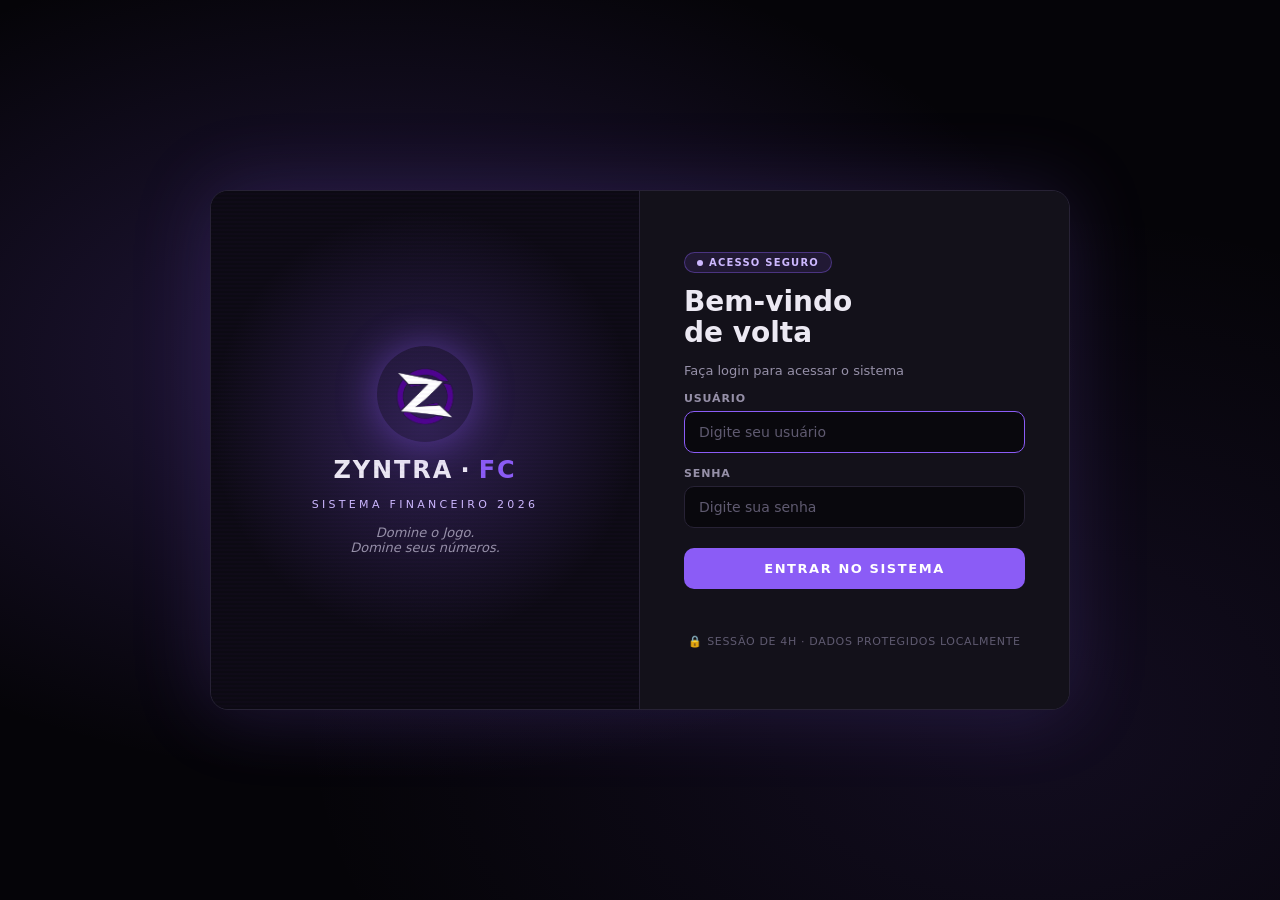
==== index.html @ 2aec4fbc "Usuários: colab não volta mais e senha aparece na própria linha Mesma correção do Gestão: migração d" ====
﻿<!DOCTYPE html>
<!-- saved from url=(0125)file:///C:/Users/felip/OneDrive/%C3%81rea%20de%20Trabalho/Zyntra%20Global/Zyntra%20%E2%80%94%20Fluxo%20de%20Caixa%202026.html -->
<html lang="pt-BR"><head><meta http-equiv="Content-Type" content="text/html; charset=UTF-8">

<meta name="viewport" content="width=device-width,initial-scale=1.0">
<title>Zyntra — Fluxo de Caixa 2026</title>
<link href="./_files/css2" rel="stylesheet"><link rel="stylesheet" href="mobile.css"><link rel="manifest" href="manifest.json"><meta name="apple-mobile-web-app-capable" content="yes"><meta name="apple-mobile-web-app-status-bar-style" content="black-translucent"><meta name="apple-mobile-web-app-title" content="Zyntra FC"><link rel="apple-touch-icon" href="icon-192.png">
<style>
*{box-sizing:border-box;margin:0;padding:0}
:root{
  --f-body:"Segoe UI Variable Text","Segoe UI",system-ui,-apple-system,BlinkMacSystemFont,sans-serif;
  --f-disp:"Segoe UI Variable Display","Segoe UI",system-ui,-apple-system,BlinkMacSystemFont,sans-serif;
  --f-num:"Cascadia Mono",ui-monospace,"SF Mono",Consolas,monospace;
  --bg:#09080d;--w:#13111a;--w2:#1a1724;--w3:#221e2e;--s3:#1a1724;
  --bdr:#272235;--bdr2:#3a3350;
  --t:#ece9f3;--t2:#9690a8;--t3:#5f5a70;
  --gold:#8b5cf6;--ouro:#c9a84c;--ourob:#d4b560;--gd:#7c4dea;--gdb:#cdb8ff;--gl:rgba(139,92,246,.11);--glb:rgba(139,92,246,.3);
  --grn:#34d399;--gnbg:rgba(52,211,153,.08);
  --red:#f87171;--rdbg:rgba(248,113,113,.08);
  --amb:#fbbf24;--ambg:rgba(251,191,36,.08);
  --blu:#60a5fa;--blubg:rgba(96,165,250,.08);
  --pur:#a78bfa;--pubg:rgba(167,139,250,.08);
  --nav:215px
}
body{font-family:var(--f-body);background:var(--bg);color:var(--t);font-size:13px;display:flex;height:100vh;overflow:hidden;-webkit-font-smoothing:antialiased}

/* SIDEBAR */
.sb{width:var(--nav);background:var(--w);border-right:1px solid var(--bdr);display:flex;flex-direction:column;overflow-y:auto;flex-shrink:0}
.sb-logo{padding:16px 14px 14px;border-bottom:1px solid var(--bdr2);flex-shrink:0}
.sb-logo .t1{font-family:var(--f-disp);font-size:15px;font-weight:800;letter-spacing:-.3px;color:var(--t)}
.sb-logo .t1 span{color:var(--ouro)}
.sb-logo .t2{font-size:10px;color:var(--t3);text-transform:uppercase;letter-spacing:.6px;margin-top:3px}
.sb-sec{font-size:9px;color:var(--t3);font-weight:700;text-transform:uppercase;letter-spacing:1px;padding:12px 14px 4px;border-top:1px solid var(--bdr);margin-top:4px;flex-shrink:0}
.sb-sec:first-of-type{border-top:none;margin-top:0}
.ni{display:flex;align-items:center;gap:8px;padding:7px 10px;margin:1px 6px;border-radius:7px;cursor:pointer;font-size:12px;color:var(--t2);transition:background .12s,color .12s;user-select:none;white-space:nowrap;overflow:hidden}
.ni:hover{background:var(--w2);color:var(--t)}
.ni.on{background:var(--gl);color:var(--ouro);font-weight:600;border-left:2px solid var(--gold);padding-left:8px}
.ni .ico{font-size:12px;flex-shrink:0;width:14px;text-align:center;opacity:.8}
.ni.on .ico{opacity:1}
.ni .lbl{overflow:hidden;text-overflow:ellipsis}
.bdg{margin-left:auto;font-size:9px;background:var(--bdr2);color:var(--t2);border-radius:10px;padding:1px 6px;font-weight:700;flex-shrink:0}
.ni.on .bdg{background:var(--gold);color:#fff}

/* MAIN */
.main{flex:1;display:flex;flex-direction:column;overflow:hidden;min-width:0}
.topbar{height:50px;background:var(--w);border-bottom:1px solid var(--bdr);display:flex;align-items:center;padding:0 20px;gap:12px;flex-shrink:0}
.topbar-title{font-size:13px;font-weight:600;flex:0 0 auto;overflow:hidden;text-overflow:ellipsis;white-space:nowrap;color:var(--t2)}
.chip{background:var(--gl);color:var(--ouro);border:1px solid var(--glb);border-radius:20px;padding:3px 10px;font-size:10px;font-weight:700;white-space:nowrap;letter-spacing:.3px}
#btn-sync{font-size:13px;padding:3px 8px;border-radius:20px;cursor:pointer;white-space:nowrap;background:rgba(160,156,146,.12);color:var(--t3);border:1px solid var(--bdr);margin-right:6px;transition:transform .15s ease}
#btn-sync.syncing{animation:sf-spin .9s linear infinite;display:inline-block}
@keyframes sf-spin{to{transform:rotate(360deg)}}
.pg{overflow-y:auto;flex:1;padding:16px 20px}

/* GRID */
.g2{display:grid;grid-template-columns:1fr 1fr;gap:12px;margin-bottom:14px}
.g3{display:grid;grid-template-columns:1fr 1fr 1fr;gap:12px;margin-bottom:14px}
.g4{display:grid;grid-template-columns:repeat(4,1fr);gap:12px;margin-bottom:14px}
.g5{display:grid;grid-template-columns:repeat(5,1fr);gap:12px;margin-bottom:14px}
.row2{display:grid;grid-template-columns:1fr 1fr;gap:14px;margin-bottom:14px}

/* CARD */
.card{background:var(--w);border:1px solid var(--bdr);border-radius:10px;padding:14px 16px}
.card.gold,.card.hl{border-color:rgba(139,92,246,.2);background:linear-gradient(145deg,var(--w),rgba(139,92,246,.04))}
.card .lbl{font-size:10px;color:var(--t3);font-weight:600;text-transform:uppercase;letter-spacing:.5px;margin-bottom:6px}
.card .val{font-family:var(--f-num);font-variant-numeric:tabular-nums;font-size:20px;font-weight:700;line-height:1.15;letter-spacing:-.3px}
.card .sub{font-size:10px;color:var(--t3);margin-top:3px}
.grn{color:var(--grn)}.red{color:var(--red)}.amb{color:var(--amb)}.blu{color:var(--blu)}.pur{color:var(--pur)}.gld{color:var(--ouro)}

/* PANEL */
.panel{background:var(--w);border:1px solid var(--bdr);border-radius:10px;overflow:hidden;margin-bottom:14px}
.ph{padding:10px 14px;border-bottom:1px solid var(--bdr);background:var(--w2);display:flex;align-items:center;justify-content:space-between;gap:8px;flex-wrap:wrap}
.pt{font-size:10px;font-weight:700;color:var(--ouro);text-transform:uppercase;letter-spacing:.5px}
.pb{padding:12px 14px}
.sec{font-size:10px;font-weight:700;color:var(--t3);text-transform:uppercase;letter-spacing:.8px;margin:16px 0 10px;padding-bottom:7px;border-bottom:1px solid var(--bdr)}

/* TABELA */
.ts{overflow-y:auto;max-height:480px}
.tw{overflow-x:auto}
table{width:100%;border-collapse:collapse;font-size:12px}
th{padding:8px 10px;text-align:left;font-size:10px;font-weight:700;color:var(--t3);text-transform:uppercase;letter-spacing:.4px;border-bottom:1px solid var(--bdr);background:var(--w2);white-space:nowrap;position:sticky;top:0;z-index:2}
td{padding:8px 10px;border-bottom:1px solid var(--bdr);vertical-align:middle;color:var(--t)}
tr:last-child td{border-bottom:none}
tr:hover td{background:rgba(255,255,255,.02)}
tfoot td{font-weight:700;border-top:1px solid var(--bdr2);border-bottom:none!important;background:var(--w2);color:var(--t)}
.tr{text-align:right}.tc{text-align:center}.tnw{white-space:nowrap}

/* PILLS */
.pill{font-size:10px;padding:2px 8px;border-radius:20px;font-weight:600;white-space:nowrap;display:inline-block;letter-spacing:.2px}
.pe{background:rgba(52,211,153,.12);color:#34d399;border:1px solid rgba(52,211,153,.25)}
.ps{background:rgba(248,113,113,.12);color:#f87171;border:1px solid rgba(248,113,113,.25)}
.pst{background:rgba(251,191,36,.12);color:#fbbf24;border:1px solid rgba(251,191,36,.25)}
.pr{background:rgba(96,165,250,.12);color:#60a5fa;border:1px solid rgba(96,165,250,.25)}
.pi{background:rgba(167,139,250,.12);color:#a78bfa;border:1px solid rgba(167,139,250,.25)}
.pn{background:rgba(255,255,255,.05);color:var(--t3);border:1px solid var(--bdr)}
.pml{background:rgba(251,191,36,.12);color:#fbbf24;border:1px solid rgba(251,191,36,.25)}
.pamz{background:rgba(96,165,250,.12);color:#60a5fa;border:1px solid rgba(96,165,250,.25)}
.pshp{background:rgba(232,121,249,.12);color:#e879f9;border:1px solid rgba(232,121,249,.25)}

/* FORMS */
.btn{display:inline-flex;align-items:center;gap:5px;padding:7px 13px;font-size:12px;font-family:var(--f-body);border-radius:7px;border:1px solid var(--bdr2);background:var(--w2);color:var(--t);cursor:pointer;font-weight:500;transition:all .12s;white-space:nowrap}
.btn:hover{background:var(--w3);border-color:var(--bdr2);color:var(--t)}
.btn-p,.btnp{background:var(--gold);color:#fff;border-color:var(--ouro);font-weight:600}
.btn-p:hover,.btnp:hover{background:var(--gdb)}
.btn-d,.btnd{background:transparent;color:var(--red);border-color:rgba(248,113,113,.2)}
.btn-d:hover,.btnd:hover{background:rgba(248,113,113,.08)}
.btn-sm,.bsm{padding:4px 8px;font-size:11px}
.brow{display:flex;gap:8px;align-items:center;flex-wrap:wrap;margin-bottom:14px}
.inp{padding:7px 10px;font-size:12px;font-family:var(--f-body);border:1px solid var(--bdr);border-radius:7px;background:var(--w2);color:var(--t);outline:none;transition:border .12s}
.inp:focus{border-color:var(--ouro);background:var(--w2)}
.sel{padding:7px 9px;font-size:12px;font-family:var(--f-body);border:1px solid var(--bdr);border-radius:7px;background:var(--w2);color:var(--t);outline:none;transition:border .12s}
.sel:focus{border-color:var(--ouro)}
.fg{display:grid;gap:10px}
.f2{grid-template-columns:1fr 1fr}.f3{grid-template-columns:1fr 1fr 1fr}
.fg label{font-size:10px;color:var(--t3);font-weight:600;text-transform:uppercase;letter-spacing:.4px;display:block;margin-bottom:3px}
.fg input,.fg select{width:100%;padding:7px 10px;font-size:12px;font-family:var(--f-body);border:1px solid var(--bdr);border-radius:7px;background:var(--w2);color:var(--t);outline:none;transition:border .12s}
.fg input:focus,.fg select:focus{border-color:var(--ouro)}
.fg input[readonly]{background:var(--w);cursor:default;color:var(--t3)}

/* MODAL */
.mbg{display:none;position:fixed;inset:0;background:rgba(0,0,0,.8);z-index:999;align-items:flex-start;justify-content:center;padding:50px 10px 20px;overflow-y:auto;backdrop-filter:blur(2px)}
.mbg.open{display:flex}
.modal{background:var(--w);border:1px solid var(--bdr2);border-radius:12px;padding:20px;width:560px;max-width:100%;box-shadow:0 32px 80px rgba(0,0,0,.7);margin:auto}
.modal.lg{width:760px}
.modal h3{font-size:13px;font-weight:700;margin-bottom:14px;padding-bottom:10px;border-bottom:1px solid var(--bdr);color:var(--ouro);letter-spacing:.2px}
.macts{display:flex;gap:8px;justify-content:flex-end;margin-top:16px;padding-top:12px;border-top:1px solid var(--bdr)}

/* MISC */
.mono{font-family:'SF Mono',ui-monospace,monospace;font-size:11px;background:var(--w2);border:1px solid var(--bdr);padding:2px 6px;border-radius:4px;color:var(--t2)}
.srow{display:flex;align-items:center;gap:8px;padding:8px 0;border-bottom:1px solid var(--bdr)}
.srow:last-child{border-bottom:none}
.calc-box{background:var(--w2);border:1px solid var(--bdr2);border-radius:7px;padding:11px;margin:10px 0;display:grid;grid-template-columns:1fr 1fr 1fr 1fr;gap:9px}
.calc-box .cl{font-size:10px;color:var(--t2);text-transform:uppercase;letter-spacing:.3px;margin-bottom:2px}
.calc-box .cv{font-size:17px;font-weight:700}
.empty{padding:36px;text-align:center;color:var(--t3)}
.mai-row{background:rgba(139,92,246,.08)!important}
.hl{background:linear-gradient(135deg,var(--w),rgba(139,92,246,.06))!important;border-color:var(--glb)!important}

/* ── LOGIN ── */
.login-bg{position:fixed;inset:0;background:#000;display:flex;align-items:center;justify-content:center;z-index:9999;overflow:hidden;}
.login-bg.hidden{display:none;}
#login-canvas{position:absolute;inset:0;z-index:0;pointer-events:none;}
.login-wrap{position:relative;z-index:1;display:flex;width:860px;max-width:98vw;min-height:520px;border-radius:24px;overflow:hidden;box-shadow:0 0 80px rgba(107,33,168,.25),0 40px 120px rgba(0,0,0,.9);border:1px solid rgba(107,33,168,.2);}

/* PAINEL ESQUERDO */
.login-brand{
  flex:1;
  background:linear-gradient(160deg,#09080d 0%,#0e0010 60%,#09080d 100%);
  border-right:1px solid rgba(107,33,168,.25);
  display:flex;flex-direction:column;align-items:center;justify-content:center;
  padding:52px 40px;position:relative;overflow:hidden;
}
.login-brand::before{
  content:'';position:absolute;
  width:320px;height:320px;border-radius:50%;
  background:radial-gradient(circle,rgba(107,33,168,.18) 0%,transparent 70%);
  top:50%;left:50%;transform:translate(-50%,-50%);
  animation:loginPulse 3s ease-in-out infinite;
}
.login-brand::after{
  content:'';position:absolute;inset:0;
  background:repeating-linear-gradient(0deg,transparent,transparent 2px,rgba(107,33,168,.03) 2px,rgba(107,33,168,.03) 4px);
  pointer-events:none;
}
.login-logo-wrap{position:relative;margin-bottom:28px;animation:loginEntrada .6s cubic-bezier(.34,1.56,.64,1);}
.login-logo-img{width:110px;height:110px;object-fit:contain;display:block;filter:drop-shadow(0 0 30px rgba(107,33,168,.7)) drop-shadow(0 0 8px rgba(255,255,255,.2));}
.login-logo-ring{position:absolute;inset:-12px;border:1px solid rgba(107,33,168,.4);border-radius:50%;animation:loginSpin 8s linear infinite;}
.login-logo-ring2{position:absolute;inset:-20px;border:1px dashed rgba(107,33,168,.2);border-radius:50%;animation:loginSpin 14s linear infinite reverse;}
.login-brand-name{font-size:26px;font-weight:900;letter-spacing:3px;color:#fff;text-transform:uppercase;margin-bottom:6px;text-shadow:0 0 20px rgba(107,33,168,.5);}
.login-brand-name em{color:#c9a84c;font-style:normal;margin:0 6px;}
.login-brand-sub{font-size:9px;color:rgba(107,33,168,.7);text-transform:uppercase;letter-spacing:3px;margin-bottom:32px;}
.login-tagline{font-size:13px;color:rgba(255,255,255,.15);font-style:italic;letter-spacing:.5px;margin-bottom:0;}
.login-tagline span{color:rgba(107,33,168,.5);font-weight:700;}
.login-dots{display:flex;gap:6px;margin-top:28px;}
.login-dot{width:6px;height:6px;border-radius:50%;background:rgba(107,33,168,.3);animation:loginDot 1.4s ease-in-out infinite;}
.login-dot:nth-child(2){animation-delay:.2s;}
.login-dot:nth-child(3){animation-delay:.4s;}

/* PAINEL DIREITO */
.login-form-side{
  width:380px;
  background:linear-gradient(160deg,#0a0a0a 0%,#09080d 100%);
  display:flex;flex-direction:column;justify-content:center;
  padding:52px 44px;
  animation:loginSlide .5s cubic-bezier(.34,1.2,.64,1);
}
.login-tag{display:inline-flex;align-items:center;gap:6px;background:rgba(107,33,168,.12);border:1px solid rgba(107,33,168,.3);border-radius:20px;padding:4px 12px;font-size:10px;font-weight:700;color:rgba(107,33,168,.8);letter-spacing:1px;text-transform:uppercase;margin-bottom:20px;}
.login-tag::before{content:'';width:6px;height:6px;border-radius:50%;background:#6b21a8;box-shadow:0 0 6px rgba(107,33,168,1);animation:loginDot 1.4s ease-in-out infinite;}
.login-title{font-size:28px;font-weight:800;color:#fff;margin-bottom:4px;letter-spacing:-.5px;line-height:1.1;}
.login-subtitle{font-size:13px;color:#333;margin-bottom:32px;font-weight:400;}
.login-field{margin-bottom:18px;position:relative;}
.login-label{font-size:10px;font-weight:700;color:#444;text-transform:uppercase;letter-spacing:1px;display:block;margin-bottom:8px;}
.login-input{width:100%;padding:13px 16px;font-size:14px;font-family:var(--f-body);border:1px solid #1e1e1e;border-radius:10px;background:#111;color:#fff;outline:none;transition:border .2s,box-shadow .2s,background .2s;box-sizing:border-box;}
.login-input:focus{border-color:rgba(107,33,168,.6);box-shadow:0 0 0 3px rgba(107,33,168,.12),inset 0 0 20px rgba(107,33,168,.04);background:#141414;}
.login-input::placeholder{color:#2a2a2a;}
.login-btn{
  width:100%;padding:14px;margin-top:8px;
  font-size:13px;font-family:var(--f-body);font-weight:700;
  background:linear-gradient(135deg,#6b21a8 0%,#7c3aed 50%,#6b21a8 100%);
  background-size:200% 100%;
  color:#fff;border:none;border-radius:10px;cursor:pointer;
  letter-spacing:2px;text-transform:uppercase;
  transition:all .2s;
  box-shadow:0 4px 20px rgba(107,33,168,.3);
}
.login-btn:hover{background-position:right;box-shadow:0 8px 32px rgba(107,33,168,.5);transform:translateY(-1px);}
.login-btn:active{transform:translateY(0);}
.login-btn:disabled{opacity:.4;cursor:not-allowed;transform:none;}
.login-divider{display:flex;align-items:center;gap:10px;margin:20px 0 4px;opacity:.15;}
.login-divider::before,.login-divider::after{content:'';flex:1;height:1px;background:#fff;}
.login-divider span{font-size:10px;color:#fff;text-transform:uppercase;letter-spacing:1px;}
.login-err{font-size:12px;color:#f87171;margin-top:10px;min-height:16px;text-align:center;}
.login-lock{font-size:12px;color:#fbbf24;margin-top:10px;min-height:16px;text-align:center;}
.login-footer-txt{font-size:10px;color:#1e1e1e;text-align:center;margin-top:24px;letter-spacing:.5px;}

/* ANIMAÇÕES */
@keyframes loginPulse{0%,100%{transform:translate(-50%,-50%) scale(1);opacity:1}50%{transform:translate(-50%,-50%) scale(1.15);opacity:.7}}
@keyframes loginSpin{from{transform:rotate(0deg)}to{transform:rotate(360deg)}}
@keyframes loginEntrada{from{opacity:0;transform:scale(.6)}to{opacity:1;transform:scale(1)}}
@keyframes loginSlide{from{opacity:0;transform:translateX(30px)}to{opacity:1;transform:translateX(0)}}
@keyframes loginDot{0%,100%{opacity:.3;transform:scale(1)}50%{opacity:1;transform:scale(1.4)}}
@keyframes loginShake{0%,100%{transform:translateX(0)}20%,60%{transform:translateX(-8px)}40%,80%{transform:translateX(8px)}}
/* ── BACKUP ALERT ── */
.backup-banner{position:fixed;bottom:calc(72px + env(safe-area-inset-bottom));right:16px;left:16px;max-width:none;width:auto;background:var(--w);border:1px solid var(--bdr);border-left:4px solid var(--gold);border-radius:10px;padding:14px 16px;max-width:320px;box-shadow:0 8px 32px rgba(0,0,0,.5);z-index:888;animation:slideIn .3s ease;}
@keyframes slideIn{from{transform:translateX(120%);opacity:0;}to{transform:translateX(0);opacity:1;}}
.backup-banner .bb-title{font-size:12px;font-weight:700;color:var(--t);margin-bottom:3px;}
.backup-banner .bb-sub{font-size:11px;color:var(--t2);margin-bottom:10px;}
.backup-banner .bb-btns{display:flex;gap:7px;}
.backup-banner .bb-btns button{flex:1;padding:6px;font-size:11px;font-family:var(--f-body);border-radius:6px;border:1px solid var(--bdr2);cursor:pointer;font-weight:500;background:var(--w2);color:var(--t);}
.backup-banner .bb-ok{background:var(--gold);color:#fff;border-color:var(--ouro);}
.backup-banner .bb-later{background:var(--s3);color:var(--t2);}

/* ── COCKPIT ── */
.cockpit{display:grid;grid-template-columns:1fr 1fr 1fr;gap:12px;margin-bottom:16px}
.c-card{background:var(--w);border:1px solid var(--bdr2);border-radius:10px;padding:20px 22px;position:relative;overflow:hidden}
.c-card::before{content:'';position:absolute;top:0;left:0;right:0;height:3px}
.c-card.cpositivo{border-color:rgba(74,222,128,.35)}.c-card.cpositivo::before{background:var(--grn)}
.c-card.cnegativo{border-color:rgba(248,113,113,.35)}.c-card.cnegativo::before{background:var(--red)}
.c-card.catencao{border-color:rgba(251,191,36,.35)}.c-card.catencao::before{background:var(--amb)}
.c-lbl{font-size:9px;font-weight:700;text-transform:uppercase;letter-spacing:1px;color:var(--t3);margin-bottom:8px}
.c-val{font-size:28px;font-weight:800;letter-spacing:-.5px;line-height:1;margin-bottom:6px}
.c-val.cpositivo{color:var(--grn)}.c-val.cnegativo{color:var(--red)}.c-val.cdourado{color:var(--ouro)}
.c-st{display:inline-flex;align-items:center;gap:5px;font-size:11px;font-weight:600;padding:3px 8px;border-radius:20px;margin-bottom:8px}
.c-st.cpositivo{background:rgba(74,222,128,.12);color:var(--grn)}
.c-st.cnegativo{background:rgba(248,113,113,.12);color:var(--red)}
.c-st.catencao{background:rgba(251,191,36,.12);color:var(--amb)}
.c-sub2{font-size:10px;color:var(--t3)}
.ck-div{font-size:10px;font-weight:700;color:var(--t3);text-transform:uppercase;letter-spacing:.6px;margin:4px 0 10px;padding-bottom:6px;border-bottom:1px solid var(--bdr);display:flex;align-items:center;gap:8px}
.ck-div::after{content:'';flex:1;height:1px;background:var(--bdr)}

</style>
<style>@keyframes shake{0%,100%{transform:translateX(0)}20%,60%{transform:translateX(-6px)}40%,80%{transform:translateX(6px)}}</style><style>@keyframes shake{0%,100%{transform:translateX(0)}20%,60%{transform:translateX(-6px)}40%,80%{transform:translateX(6px)}}</style><style>@keyframes shake{0%,100%{transform:translateX(0)}20%,60%{transform:translateX(-6px)}40%,80%{transform:translateX(6px)}}</style><script>
// Pré-carrega dados do GitHub ANTES do app inicializar (síncrono)
(function(){
  if(typeof process!=='undefined'&&process.versions&&process.versions.electron)return;
  try{
    var base=location.href.replace(/\/[^/]*$/,'/');
    var xhr=new XMLHttpRequest();
    xhr.open('GET',base+'data.json?t='+Date.now(),false);
    xhr.send();
    if(xhr.status===200){
      var remoto=JSON.parse(xhr.responseText);
      if(remoto&&remoto.fc){
        var local=null;
        try{local=JSON.parse(localStorage.getItem('zyntra_v9'));}catch(e){}
        var tLocal=(local&&local._savedAt)||0;
        var tRemoto=remoto._savedAt||0;
        if(tRemoto>=tLocal){
          localStorage.setItem('zyntra_v9',JSON.stringify(remoto));
        }
      }
    }
  }catch(e){}
})();
</script><style id="tema-black-zyntra">
/* ── Visual Black Zyntra (mesmo layout, letras e cores do sistema Black Zyntra) ── */
body{font-family:var(--f-body);font-variant-numeric:tabular-nums;-webkit-font-smoothing:antialiased;text-rendering:optimizeLegibility}
input,select,textarea,button{font-family:var(--f-body)}

/* Menu lateral */
.sb{background:var(--w);border-right:1px solid var(--bdr)}
.sb-logo{border-bottom:1px solid var(--bdr);padding:18px 16px 14px}
.sb-logo .t1{font-family:var(--f-disp);font-size:19px;font-weight:700;letter-spacing:.01em;color:var(--t)}
.sb-logo .t1 span{color:var(--ouro)}
.sb-logo .t2{font-size:10px;font-weight:600;letter-spacing:.09em;color:var(--t2)}
.sb-sec{font-size:10px;font-weight:700;letter-spacing:.09em;color:var(--t3);padding:12px 18px 4px;border-top:1px solid var(--bdr)}
.ni{font-size:13px;font-weight:600;color:var(--t2);padding:7px 12px;margin:1px 8px;border-radius:8px;border-left:0;flex-shrink:0;min-height:32px}
.sb-logo,.sb-sec{flex-shrink:0}
.ni:hover{background:var(--w2);color:var(--t)}
.ni.on{background:rgba(139,92,246,.2);color:var(--t);font-weight:600;border-left:0;padding-left:12px}

/* Topo e página */
.topbar{background:var(--bg);border-bottom:1px solid var(--bdr)}
.topbar-title{font-family:var(--f-disp);font-size:15px;font-weight:700;color:var(--t)}
.chip{background:rgba(201,168,76,.13);color:var(--ouro);border-color:rgba(201,168,76,.38);font-weight:700}

/* Cards */
.card{background:var(--w);border:1px solid var(--bdr);border-radius:12px;padding:14px 16px}
.card .lbl{font-size:11px;font-weight:600;letter-spacing:.05em;color:var(--t2)}
.card .val{font-family:var(--f-num);font-variant-numeric:tabular-nums;font-size:22px;font-weight:700;letter-spacing:0}
.card .sub{font-size:12px;color:var(--t3)}
.panel{background:var(--w);border:1px solid var(--bdr);border-radius:12px}
.ph{background:var(--w2);border-bottom:1px solid var(--bdr)}
.pt{font-family:var(--f-disp);font-weight:700;letter-spacing:.04em}
.sec{font-family:var(--f-disp);font-size:12px;font-weight:700;letter-spacing:.06em;border-bottom:1px solid var(--bdr)}

/* Tabelas */
table{font-size:12.5px}
td.tr,th.tr,td.tc,th.tc{white-space:nowrap}
th{background:var(--w2);color:var(--t2);font-size:10.5px;font-weight:600;letter-spacing:.05em;border-bottom:1px solid var(--bdr);padding:9px 9px}
td{border-bottom:1px solid var(--bdr);padding:8px 9px}
tbody tr:hover td{background:rgba(139,92,246,.06)}

/* Botões e campos */
.btn{border-radius:7px;font-weight:600}
.btn:hover{border-color:var(--ouro)}
.btnp,.btn-p{background:var(--gold);color:#fff;border-color:var(--ouro);font-weight:700}
.btnp:hover,.btn-p:hover{background:#9d74f8;border-color:#9d74f8;color:#fff}
.inp{background:var(--bg);border:1px solid var(--bdr);border-radius:7px}
.inp:focus{border-color:var(--ouro);background:var(--bg)}

/* Grades: o conteúdo nunca empurra a coluna para fora da tela */
.g2>*,.g3>*,.g4>*,.g5>*{min-width:0}
.panel,.card{min-width:0;max-width:100%}

@media(max-width:768px){
  /* blocos com tabela larga rolam de lado dentro deles, sem vazar da tela */
  .panel{overflow-x:auto!important;-webkit-overflow-scrolling:touch}
  .panel>table{min-width:100%}
  .card .val{font-size:19px}
  .topbar-title{font-size:14px}
}
/* ── Login no padrão do Black Zyntra ── */
.login-bg{background:radial-gradient(ellipse at 30% 40%,rgba(139,92,246,.22),transparent 55%),radial-gradient(ellipse at 80% 80%,rgba(139,92,246,.10),transparent 50%),#050408!important;padding:20px}
#login-canvas,.login-logo-ring,.login-logo-ring2,.login-dots,.login-brand::before{display:none!important}
.login-wrap{display:grid!important;grid-template-columns:1fr 1fr;width:min(860px,100%)!important;max-width:100%!important;min-height:520px;border:1px solid var(--bdr)!important;border-radius:18px!important;overflow:hidden;background:var(--w)!important;box-shadow:0 0 80px rgba(139,92,246,.18)!important;animation:none!important}
.login-brand{display:flex!important;flex-direction:column;align-items:center;justify-content:center;gap:14px;padding:40px!important;border-right:1px solid var(--bdr)!important;background:radial-gradient(circle at 50% 45%,rgba(139,92,246,.28),transparent 60%),#0c0a13!important}
.login-logo-wrap{width:96px;height:96px;margin:0!important;animation:none!important}
.login-logo-img{width:96px!important;height:96px!important;object-fit:contain;border-radius:50%;filter:none!important;box-shadow:0 0 40px rgba(139,92,246,.45)}
.login-brand-name{font:700 24px var(--f-disp)!important;letter-spacing:.08em!important;color:var(--t)!important;text-shadow:none!important;margin:0!important;text-transform:uppercase}
.login-brand-name em{color:var(--t)!important;font-style:normal;margin:0 .3em!important}
.login-brand-name span{color:#8b5cf6}
.login-brand-sub{font-size:11px!important;letter-spacing:.3em!important;color:#cdb8ff!important;text-transform:uppercase;margin:0!important}
.login-tagline{font-size:13px!important;color:var(--t2)!important;font-style:italic;text-align:center;letter-spacing:0!important}
.login-tagline span{color:var(--t2)!important;font-weight:400!important}
.login-form-side{width:auto!important;display:flex!important;flex-direction:column;justify-content:center;gap:14px;padding:40px 44px!important;background:var(--w)!important}
.login-tag{align-self:flex-start;font:700 10px var(--f-body)!important;letter-spacing:.12em!important;color:#cdb8ff!important;border:1px solid rgba(139,92,246,.4)!important;background:rgba(139,92,246,.12)!important;border-radius:99px!important;padding:4px 12px!important;text-transform:uppercase;margin:0!important}
.login-tag::before{background:#cdb8ff!important;box-shadow:none!important;animation:none!important}
.login-title{font:700 28px/1.1 var(--f-disp)!important;color:var(--t)!important;letter-spacing:0!important;margin:0!important}
.login-subtitle{font-size:13px!important;color:var(--t2)!important;margin:0!important}
.login-field{display:flex;flex-direction:column;gap:6px;margin:0!important}
.login-label{font-size:11px!important;font-weight:700!important;letter-spacing:.08em!important;color:var(--t2)!important;text-transform:uppercase;margin:0!important}
.login-input{padding:12px 14px!important;font-size:14px;border-radius:10px!important;background:var(--bg)!important;border:1px solid var(--bdr)!important;color:var(--t)!important;box-shadow:none!important}
.login-input::placeholder{color:var(--t3)!important}
.login-input:focus{border-color:#8b5cf6!important;box-shadow:none!important;background:var(--bg)!important}
.login-btn{margin-top:6px!important;padding:13px!important;border:0!important;border-radius:10px!important;background:#8b5cf6!important;color:#fff!important;font:700 13px var(--f-body)!important;letter-spacing:.12em!important;box-shadow:none!important;transform:none!important}
.login-btn:hover{background:#9d74f8!important;box-shadow:none!important;transform:none!important}
.login-err{font-size:13px!important;color:#f87171!important;margin:0!important;min-height:18px;text-align:left!important}
.login-lock{margin:0!important;text-align:left!important}
.login-footer-txt{font-size:11px!important;color:var(--t3)!important;letter-spacing:.06em!important;text-align:center;margin:0!important}
.login-logo-mob,.login-divider{display:none!important}
@media(max-width:720px){
  .login-bg{overflow-y:auto!important;align-items:flex-start!important;padding:16px!important}
  .login-wrap{grid-template-columns:1fr;min-height:0!important;margin:auto!important;overflow:hidden!important;width:100%!important}
  .login-form-side{justify-content:flex-start!important}
  .login-logo-wrap,.login-logo-img{width:76px!important;height:76px!important}
  .login-brand{gap:10px}
  .login-brand{display:flex!important;padding:28px!important;border-right:0!important;border-bottom:1px solid var(--bdr)!important}
  .login-form-side{padding:28px!important}
  .login-input{font-size:16px!important}
}
</style>
</head>
<body>

<nav class="sb">
  <div class="sb-logo">
    <div class="t1">ZYNTRA <em style="color:var(--ouro);font-style:normal">·</em> FC</div>
    <div class="t2">Sistema Financeiro 2026</div>
  </div>

  <div class="ni" id="ni-inicio" onclick="ir(&#39;inicio&#39;,0,this)"><span class="ico">🏠</span><span class="lbl">Início</span></div>

  <div class="sb-sec" id="sec-dash" data-restrita="dash">Dashboard</div>
  <div class="ni" data-tipo="dash" onclick="ir(&#39;dash&#39;,this)"><span class="ico">📊</span><span class="lbl">Dashboard Geral</span></div>

  <div class="sb-sec">Fluxo de Caixa</div>
  <div class="ni" onclick="ir(&#39;fc&#39;,1,this)"><span class="ico">📋</span><span class="lbl">Janeiro</span><span class="bdg" id="b1" style="display:none">0</span></div>
  <div class="ni" onclick="ir(&#39;fc&#39;,2,this)"><span class="ico">📋</span><span class="lbl">Fevereiro</span><span class="bdg" id="b2" style="display:none">0</span></div>
  <div class="ni" onclick="ir(&#39;fc&#39;,3,this)"><span class="ico">📋</span><span class="lbl">Março</span><span class="bdg" id="b3" style="display:none">0</span></div>
  <div class="ni" onclick="ir(&#39;fc&#39;,4,this)"><span class="ico">📋</span><span class="lbl">Abril</span><span class="bdg" id="b4" style="display:none">0</span></div>
  <div class="ni" onclick="ir(&#39;fc&#39;,5,this)"><span class="ico">📋</span><span class="lbl">Maio</span><span class="bdg" id="b5" style="display: inline;">114</span></div>
  <div class="ni" onclick="ir(&#39;fc&#39;,6,this)"><span class="ico">📋</span><span class="lbl">Junho</span><span class="bdg" id="b6" style="display: inline;">5</span></div>
  <div class="ni" onclick="ir(&#39;fc&#39;,7,this)"><span class="ico">📋</span><span class="lbl">Julho</span><span class="bdg" id="b7" style="display:none">0</span></div>
  <div class="ni" onclick="ir(&#39;fc&#39;,8,this)"><span class="ico">📋</span><span class="lbl">Agosto</span><span class="bdg" id="b8" style="display:none">0</span></div>
  <div class="ni" onclick="ir(&#39;fc&#39;,9,this)"><span class="ico">📋</span><span class="lbl">Setembro</span><span class="bdg" id="b9" style="display:none">0</span></div>
  <div class="ni" onclick="ir(&#39;fc&#39;,10,this)"><span class="ico">📋</span><span class="lbl">Outubro</span><span class="bdg" id="b10" style="display:none">0</span></div>
  <div class="ni" onclick="ir(&#39;fc&#39;,11,this)"><span class="ico">📋</span><span class="lbl">Novembro</span><span class="bdg" id="b11" style="display:none">0</span></div>
  <div class="ni" onclick="ir(&#39;fc&#39;,12,this)"><span class="ico">📋</span><span class="lbl">Dezembro</span><span class="bdg" id="b12" style="display:none">0</span></div>

  <div class="sb-sec">Vendas por Pedido</div>
  <div class="ni" onclick="ir(&#39;vnd&#39;,1,this)"><span class="ico">🛒</span><span class="lbl">Janeiro</span><span class="bdg" id="v1" style="display:none">0</span></div>
  <div class="ni" onclick="ir(&#39;vnd&#39;,2,this)"><span class="ico">🛒</span><span class="lbl">Fevereiro</span><span class="bdg" id="v2" style="display:none">0</span></div>
  <div class="ni" onclick="ir(&#39;vnd&#39;,3,this)"><span class="ico">🛒</span><span class="lbl">Março</span><span class="bdg" id="v3" style="display:none">0</span></div>
  <div class="ni" onclick="ir(&#39;vnd&#39;,4,this)"><span class="ico">🛒</span><span class="lbl">Abril</span><span class="bdg" id="v4" style="display:none">0</span></div>
  <div class="ni" onclick="ir(&#39;vnd&#39;,5,this)"><span class="ico">🛒</span><span class="lbl">Maio</span><span class="bdg" id="v5" style="display: inline;">37</span></div>
  <div class="ni" onclick="ir(&#39;vnd&#39;,6,this)"><span class="ico">🛒</span><span class="lbl">Junho</span><span class="bdg" id="v6" style="display: inline;">1</span></div>
  <div class="ni" onclick="ir(&#39;vnd&#39;,7,this)"><span class="ico">🛒</span><span class="lbl">Julho</span><span class="bdg" id="v7" style="display:none">0</span></div>
  <div class="ni" onclick="ir(&#39;vnd&#39;,8,this)"><span class="ico">🛒</span><span class="lbl">Agosto</span><span class="bdg" id="v8" style="display:none">0</span></div>
  <div class="ni" onclick="ir(&#39;vnd&#39;,9,this)"><span class="ico">🛒</span><span class="lbl">Setembro</span><span class="bdg" id="v9" style="display:none">0</span></div>
  <div class="ni" onclick="ir(&#39;vnd&#39;,10,this)"><span class="ico">🛒</span><span class="lbl">Outubro</span><span class="bdg" id="v10" style="display:none">0</span></div>
  <div class="ni" onclick="ir(&#39;vnd&#39;,11,this)"><span class="ico">🛒</span><span class="lbl">Novembro</span><span class="bdg" id="v11" style="display:none">0</span></div>
  <div class="ni" onclick="ir(&#39;vnd&#39;,12,this)"><span class="ico">🛒</span><span class="lbl">Dezembro</span><span class="bdg" id="v12" style="display:none">0</span></div>

  <div class="sb-sec" id="sec-relatorios">Relatórios</div>
  <div class="ni" data-tipo="resumo" onclick="ir(&#39;resumo_fc&#39;,0,this)"><span class="ico">💰</span><span class="lbl">Resumo FC</span></div>
  <div class="ni" data-tipo="caixa" onclick="ir(&#39;ctrl_caixa&#39;,0,this)"><span class="ico">🏦</span><span class="lbl">Controle Caixa</span></div>
  <div class="ni" data-tipo="dre" onclick="ir(&#39;dre&#39;,0,this)"><span class="ico">📈</span><span class="lbl">DRE</span></div>
  <div class="ni" data-tipo="mkt" onclick="ir(&#39;mkt&#39;,0,this)"><span class="ico">🌐</span><span class="lbl">Marketplaces</span></div>
  <div class="ni" data-tipo="socios" onclick="ir(&#39;socios&#39;,0,this)"><span class="ico">👥</span><span class="lbl">Sócios</span></div>
  <div class="ni" data-tipo="cats" onclick="ir(&#39;cats&#39;,0,this)"><span class="ico">📂</span><span class="lbl">Categorias</span></div>
  <div class="ni" data-tipo="impostos" onclick="ir(&#39;imp&#39;,0,this)"><span class="ico">🏛️</span><span class="lbl">Impostos</span></div>
  <div class="ni" data-tipo="estoque" onclick="ir(&#39;est&#39;,0,this)"><span class="ico">📦</span><span class="lbl">Estoque</span></div>
  <div class="ni" data-tipo="invest" onclick="ir(&#39;invest&#39;,0,this)"><span class="ico">💼</span><span class="lbl">Investimentos</span></div>

  <div class="sb-sec" id="sec-sistema">Sistema</div>
  <div class="ni" id="ni-usuarios" data-tipo="usuarios" onclick="ir('usuarios',0,this)"><span class="ico">👥</span><span class="lbl">Usuários</span></div>
  <div class="ni" onclick="fazerBackup()" id="ni-backup"><span class="ico">💾</span><span class="lbl">Backup Completo</span></div>
</nav>

<div class="main">
  <div class="topbar">
    <span class="topbar-title" id="ptitle">Dashboard Geral</span>
    <span id="frase" style="flex: 1 1 0%; font-size: 14px; color:var(--ouro); font-weight: 500; overflow: hidden; text-overflow: ellipsis; white-space: nowrap; padding: 0px 16px; opacity: 1; transition: opacity 0.3s; letter-spacing: 0.01em;">⚡ Dados não mentem. Decisões sem dados, sim.</span>
    <span id="tdate" style="font-size:11px;color:var(--t3);white-space:nowrap;margin-right:8px">ter., 02 de jun. de 2026</span>
    <span id="fs-status" onclick="fsStatusClick()" title="Clique para configurar o auto-save em arquivo local" style="font-size:10px;font-weight:600;padding:3px 9px;border-radius:20px;cursor:pointer;white-space:nowrap;background:rgba(160,156,146,.12);color:var(--t3);border:1px solid var(--bdr);margin-right:6px;transition:all .2s">💾 Configurar auto-save</span>
    <span id="btn-sync" onclick="forcarSincronizar()" title="Atualizar agora">🔄</span>
    <span class="chip">Zyntra 2026</span>
  </div>
  <div class="pg" id="pg"><div class="g4"><div class="card hl"><div class="lbl">Faturamento Bruto</div><div class="val gld">R$ 11.758,64</div><div class="sub">38 pedidos · Acumulado Mai–Jun 2026</div></div><div class="card"><div class="lbl">Lucro Bruto Vendas</div><div class="val grn">R$ 4.782,89</div><div class="sub">40.68% do faturamento</div></div><div class="card"><div class="lbl">Lucro Líquido Real</div><div class="val red">R$ -1.607,75</div><div class="sub">Após todas as despesas</div></div><div class="card"><div class="lbl">Margem Líquida %</div><div class="val red">-13.67%</div></div></div><div class="row2"><div class="panel"><div class="ph"><div class="pt">DRE — Demonstração do Resultado</div></div><table><tbody><tr style="background:var(--s3)"><td style="padding-left:10px;font-weight:700;color:var(--t)">(+) FATURAMENTO BRUTO</td><td class="tr gld" style="font-weight:700">R$ 11.758,64</td></tr><tr><td style="padding-left:22px;font-weight:400;color:var(--t2)">(−) CMV (Custo do Produto)</td><td class="tr red" style="font-weight:400">R$ 4.261,75</td></tr><tr><td style="padding-left:22px;font-weight:400;color:var(--t2)">(−) Taxas + Fretes Marketplace</td><td class="tr red" style="font-weight:400">R$ 2.260,28</td></tr><tr><td style="padding-left:22px;font-weight:400;color:var(--t2)">(−) Impostos por Pedido</td><td class="tr red" style="font-weight:400">R$ 0,00</td></tr><tr><td style="padding-left:22px;font-weight:400;color:var(--t2)">(−) Custos Operacionais Pedido</td><td class="tr red" style="font-weight:400">R$ 453,72</td></tr><tr style="background:var(--s3)"><td style="padding-left:10px;font-weight:700;color:var(--t)">(=) LUCRO BRUTO DAS VENDAS</td><td class="tr grn" style="font-weight:700">R$ 4.782,89</td></tr><tr><td style="padding-left:22px;font-weight:400;color:var(--t2)">(−) Despesas Corporativas (FC tipo SAÍDA)</td><td class="tr red" style="font-weight:400">R$ 5.792,61</td></tr><tr><td style="padding-left:22px;font-weight:400;color:var(--t2)">(−) Impostos Corporativos (FC tipo IMPOSTOS)</td><td class="tr pur" style="font-weight:400">R$ 598,03</td></tr><tr style="background:var(--s3)"><td style="padding-left:10px;font-weight:700;color:var(--t)">(=) LUCRO LÍQUIDO REAL</td><td class="tr red" style="font-weight:700">R$ -1.607,75</td></tr><tr><td style="color:var(--t2)">(%) MARGEM LÍQUIDA REAL</td><td class="tr red" style="font-weight:600">-13.6729%</td></tr><tr><td colspan="2" style="color:var(--t3);font-size:10px;padding:7px 10px 3px">── Informativo: saídas não operacionais ──</td></tr><tr><td style="padding-left:22px;color:var(--t3);font-size:11px">Investimentos/CAPEX</td><td class="tr" style="font-size:11px">R$ 200,00</td></tr><tr><td style="padding-left:22px;color:var(--t3);font-size:11px">Pró-labore</td><td class="tr" style="font-size:11px">R$ 0,00</td></tr><tr><td style="padding-left:22px;color:var(--t3);font-size:11px">Distribuição de Lucros</td><td class="tr" style="font-size:11px">R$ 0,00</td></tr><tr><td style="padding-left:22px;color:var(--t3);font-size:11px">Retirada de Sócio</td><td class="tr blu" style="font-size:11px">R$ 4.162,80</td></tr></tbody></table></div><div><div class="panel" style="margin-bottom:10px"><div class="ph"><div class="pt">KPIs &amp; Indicadores Chave</div></div><table><tbody><tr><td style="color:var(--t2)">Faturamento Bruto Anual</td><td class="tr gld" style="font-weight:500">R$ 11.758,64</td></tr><tr><td style="color:var(--t2)">Lucro Bruto das Vendas</td><td class="tr grn" style="font-weight:500">R$ 4.782,89</td></tr><tr><td style="color:var(--t2)">Margem Bruta das Vendas (%)</td><td class="tr " style="font-weight:500">40.68%</td></tr><tr><td style="color:var(--t2)">Lucro Líquido Real</td><td class="tr red" style="font-weight:500">R$ -1.607,75</td></tr><tr><td style="color:var(--t2)">Margem Líquida Real (%)</td><td class="tr red" style="font-weight:500">-13.6729%</td></tr><tr><td style="color:var(--t2)">CMV / Faturamento (%)</td><td class="tr " style="font-weight:500">36.24%</td></tr><tr><td style="color:var(--t2)">Taxas+Fretes / Faturamento (%)</td><td class="tr " style="font-weight:500">19.22%</td></tr><tr><td style="color:var(--t2)">Desp. Corp. / Faturamento (%)</td><td class="tr " style="font-weight:500">49.26%</td></tr><tr><td style="color:var(--t2)">Impostos Corp. / Faturamento (%)</td><td class="tr " style="font-weight:500">5.09%</td></tr><tr><td style="color:var(--t2)">Total Retiradas dos Sócios</td><td class="tr blu" style="font-weight:500">R$ 4.162,80</td></tr><tr><td style="color:var(--t2)">Retiradas / Faturamento (%)</td><td class="tr " style="font-weight:500">35.40%</td></tr><tr><td style="color:var(--t2)">Nº Total de Pedidos (ano)</td><td class="tr " style="font-weight:500">38</td></tr><tr><td style="color:var(--t2)">Ticket Médio Anual</td><td class="tr " style="font-weight:500">R$ 309,44</td></tr><tr><td style="color:var(--t2)">Estoque Comprado (FC, caixa)</td><td class="tr amb" style="font-weight:500">R$ 3.625,61</td></tr><tr style="background:var(--gnbg)"><td style="color:var(--t2)">📌 Reserva Impostos (8% fat.)</td><td class="tr gld">R$ 940,69</td></tr><tr style="background:var(--gnbg)"><td style="color:var(--t2)">📌 Reserva Emergência (3×desp/mês)</td><td class="tr gld">R$ 1.448,15</td></tr><tr style="background:var(--gnbg)"><td style="color:var(--t2)">📌 Reserva Marketing (5% fat.)</td><td class="tr gld">R$ 587,93</td></tr><tr style="background:var(--gnbg)"><td style="color:var(--t2)">📌 Reserva Estoque (10% fat.)</td><td class="tr gld">R$ 1.175,86</td></tr></tbody></table></div><div class="g2" style="margin-bottom:0"><div class="card"><div class="lbl">FC Entradas Caixa</div><div class="val grn">R$ 12.975,25</div></div><div class="card"><div class="lbl">Saldo de Caixa</div><div class="val red">R$ -1.203,80</div></div></div></div></div><div class="sec" style="margin-top:16px">🛍️ B. DESEMPENHO POR PLATAFORMA — TODOS OS MESES</div><div class="g3" style="margin-bottom:10px"><div class="card hl"><div class="lbl"><span class="pill pml">MERCADO LIVRE</span></div><div class="val gld" style="margin-top:6px">R$ 4.285,86</div><div style="display:flex;justify-content:space-between;margin-top:5px"><span class="sub">16 pedidos</span><span style="font-size:12px;font-weight:700;color:var(--amb)">37.2%</span></div><div style="margin-top:3px;font-size:11px;color:var(--t2)">Lucro: <span class="grn">R$ 1.596,41</span> · CMV: <span class="red">R$ 1.557,28</span></div></div><div class="card hl"><div class="lbl"><span class="pill pamz">AMAZON</span></div><div class="val gld" style="margin-top:6px">R$ 6.752,80</div><div style="display:flex;justify-content:space-between;margin-top:5px"><span class="sub">20 pedidos</span><span style="font-size:12px;font-weight:700;color:var(--grn)">42.6%</span></div><div style="margin-top:3px;font-size:11px;color:var(--t2)">Lucro: <span class="grn">R$ 2.874,55</span> · CMV: <span class="red">R$ 2.473,10</span></div></div><div class="card hl"><div class="lbl"><span class="pill pshp">SHOPEE</span></div><div class="val gld" style="margin-top:6px">R$ 719,98</div><div style="display:flex;justify-content:space-between;margin-top:5px"><span class="sub">2 pedidos</span><span style="font-size:12px;font-weight:700;color:var(--grn)">43.3%</span></div><div style="margin-top:3px;font-size:11px;color:var(--t2)">Lucro: <span class="grn">R$ 311,93</span> · CMV: <span class="red">R$ 231,37</span></div></div></div><div class="panel"><div class="ph"><div class="pt">DRE por Canal — Total Acumulado (todos os meses)</div></div><div class="tw"><table><thead><tr><th>PLATAFORMA</th><th class="tr">FATURAMENTO</th><th class="tr">CMV</th><th class="tr">TAXAS+FRETES</th><th class="tr">CUSTOS OP.</th><th class="tr">LUCRO LÍQ.</th><th class="tr">MARGEM%</th><th class="tr">PEDIDOS</th><th class="tr">TICKET MÉD.</th></tr></thead><tbody><tr style=""><td><span class="pill pml">MERCADO LIVRE</span></td><td class="tr gld">R$ 4.285,86</td><td class="tr red">R$ 1.557,28</td><td class="tr amb">R$ 941,13</td><td class="tr">R$ 191,04</td><td class="tr grn" style="font-weight:700">R$ 1.596,41</td><td class="tr amb">37.25%</td><td class="tr">16</td><td class="tr">R$ 267,87</td></tr><tr style=""><td><span class="pill pamz">AMAZON</span></td><td class="tr gld">R$ 6.752,80</td><td class="tr red">R$ 2.473,10</td><td class="tr amb">R$ 1.166,35</td><td class="tr">R$ 238,80</td><td class="tr grn" style="font-weight:700">R$ 2.874,55</td><td class="tr grn">42.57%</td><td class="tr">20</td><td class="tr">R$ 337,64</td></tr><tr style=""><td><span class="pill pshp">SHOPEE</span></td><td class="tr gld">R$ 719,98</td><td class="tr red">R$ 231,37</td><td class="tr amb">R$ 152,80</td><td class="tr">R$ 23,88</td><td class="tr grn" style="font-weight:700">R$ 311,93</td><td class="tr grn">43.32%</td><td class="tr">2</td><td class="tr">R$ 359,99</td></tr><tr style="opacity:.3"><td><span class="pill pn">TIKTOK SHOP</span></td><td class="tr gld">—</td><td class="tr red">—</td><td class="tr amb">—</td><td class="tr">—</td><td class="tr " style="font-weight:400">—</td><td class="tr red">—</td><td class="tr">—</td><td class="tr">—</td></tr><tr style="opacity:.3"><td><span class="pill pn">SITE ZYNTRA</span></td><td class="tr gld">—</td><td class="tr red">—</td><td class="tr amb">—</td><td class="tr">—</td><td class="tr " style="font-weight:400">—</td><td class="tr red">—</td><td class="tr">—</td><td class="tr">—</td></tr><tr style="font-weight:700;background:var(--s3)"><td>TOTAL PLATAFORMAS</td><td class="tr gld">R$ 11.758,64</td><td class="tr red">R$ 4.261,75</td><td class="tr amb">R$ 2.260,28</td><td class="tr">R$ 453,72</td><td class="tr grn">R$ 4.782,89</td><td class="tr grn">40.68%</td><td class="tr">38</td><td class="tr">R$ 309,44</td></tr></tbody></table></div></div><div class="sec" style="margin-top:16px">📅 C. DRE MENSAL COMPLETO — MÊS A MÊS</div><div class="panel"><div class="ph"><div class="pt">Resultado por Mês</div></div><div class="tw"><table><thead><tr><th>MÊS</th><th class="tr">FATURAMENTO</th><th class="tr">CMV</th><th class="tr">TX+FRETES</th><th class="tr">CUSTOS OP.</th><th class="tr">LUCRO BRUTO</th><th class="tr">DESP.CORP.</th><th class="tr">IMP.CORP.</th><th class="tr">LUCRO LÍQ.</th><th class="tr">MARGEM%</th><th class="tr">PEDIDOS</th></tr></thead><tbody><tr style="opacity:.25"><td class="tnw" style="font-weight:400">Janeiro</td><td colspan="10" style="color:var(--t3)">—</td></tr><tr style="opacity:.25"><td class="tnw" style="font-weight:400">Fevereiro</td><td colspan="10" style="color:var(--t3)">—</td></tr><tr style="opacity:.25"><td class="tnw" style="font-weight:400">Março</td><td colspan="10" style="color:var(--t3)">—</td></tr><tr style="opacity:.25"><td class="tnw" style="font-weight:400">Abril</td><td colspan="10" style="color:var(--t3)">—</td></tr><tr class="hl"><td class="tnw" style="font-weight:700">Maio ★</td><td class="tr gld">R$ 11.358,65</td><td class="tr red">R$ 4.152,99</td><td class="tr amb">R$ 2.188,33</td><td class="tr">R$ 441,78</td><td class="tr grn">R$ 4.575,55</td><td class="tr red">R$ 5.749,01</td><td class="tr pur">R$ 598,03</td><td class="tr red" style="font-weight:700">R$ -1.771,49</td><td class="tr red">-15.6%</td><td class="tr">37</td></tr><tr><td class="tnw" style="font-weight:400">Junho</td><td class="tr gld">R$ 399,99</td><td class="tr red">R$ 108,76</td><td class="tr amb">R$ 71,95</td><td class="tr">R$ 11,94</td><td class="tr grn">R$ 207,34</td><td class="tr red">R$ 43,60</td><td class="tr pur">R$ 0,00</td><td class="tr grn" style="font-weight:700">R$ 163,74</td><td class="tr grn">40.9%</td><td class="tr">1</td></tr><tr style="opacity:.25"><td class="tnw" style="font-weight:400">Julho</td><td colspan="10" style="color:var(--t3)">—</td></tr><tr style="opacity:.25"><td class="tnw" style="font-weight:400">Agosto</td><td colspan="10" style="color:var(--t3)">—</td></tr><tr style="opacity:.25"><td class="tnw" style="font-weight:400">Setembro</td><td colspan="10" style="color:var(--t3)">—</td></tr><tr style="opacity:.25"><td class="tnw" style="font-weight:400">Outubro</td><td colspan="10" style="color:var(--t3)">—</td></tr><tr style="opacity:.25"><td class="tnw" style="font-weight:400">Novembro</td><td colspan="10" style="color:var(--t3)">—</td></tr><tr style="opacity:.25"><td class="tnw" style="font-weight:400">Dezembro</td><td colspan="10" style="color:var(--t3)">—</td></tr></tbody><tfoot><tr><td>TOTAL ANUAL</td><td class="tr gld">R$ 11.758,64</td><td class="tr red">R$ 4.261,75</td><td class="tr amb">R$ 2.260,28</td><td class="tr">R$ 453,72</td><td class="tr grn">R$ 4.782,89</td><td class="tr red">R$ 5.792,61</td><td class="tr pur">R$ 598,03</td><td class="tr red" style="font-weight:700">R$ -1.607,75</td><td class="tr red">-13.7%</td><td class="tr">38</td></tr></tfoot></table></div></div><div class="sec" style="margin-top:16px">💵 D. FLUXO DE CAIXA CONSOLIDADO</div><div class="g4"><div class="card"><div class="lbl">Total Entradas (Caixa)</div><div class="val grn">R$ 12.975,25</div></div><div class="card"><div class="lbl">Total Saídas (Caixa)</div><div class="val red">R$ 14.179,05</div></div><div class="card"><div class="lbl">Retiradas dos Sócios</div><div class="val blu">R$ 4.162,80</div></div><div class="card"><div class="lbl">Saldo do Ano (Caixa)</div><div class="val red">R$ -1.203,80</div></div></div></div>
</div>

<div class="mbg" id="mbg">
  <div class="modal" id="mbox">
    <h3 id="mtit"></h3>
    <div id="mbody"></div>
    <div class="macts" id="macts">
      <button class="btn" onclick="fecharM()">Cancelar</button>
      <button class="btn btn-p" onclick="confirmarM()">Salvar</button>
    </div>
  </div>
</div>

<script>
var FC=[{"id":1,"mes":5,"data":"01/05/2026","tipo":"ENTRADA","cat":"VENDAS","desc":"RECEBIMENTOS PLATAFORMAS","conta":"SICOOB","valor":400.82,"resp":"","obs":"","saldo_plan":400.82},{"id":2,"mes":5,"data":"04/05/2026","tipo":"ENTRADA","cat":"VENDAS","desc":"RECEBIMENTOS PLATAFORMAS","conta":"MERCADO PAGO","valor":589.29,"resp":"","obs":"","saldo_plan":990.11},{"id":3,"mes":5,"data":"04/05/2026","tipo":"ESTOQUE","cat":"ESTOQUE","desc":"COMPRA DE MERCADORIA","conta":"SICOOB","valor":474.0,"resp":"","obs":"","saldo_plan":516.11},{"id":4,"mes":5,"data":"04/05/2026","tipo":"SAÍDA","cat":"DESPESAS ADMINISTRATIVAS","desc":"TRANSPORTE","conta":"SICOOB","valor":8.2,"resp":"","obs":"","saldo_plan":507.91},{"id":5,"mes":5,"data":"04/05/2026","tipo":"SAÍDA","cat":"DESPESAS ADMINISTRATIVAS","desc":"TRANSPORTE","conta":"SICOOB","valor":20.0,"resp":"","obs":"","saldo_plan":487.91},{"id":6,"mes":5,"data":"04/05/2026","tipo":"SAÍDA","cat":"DESPESAS ADMINISTRATIVAS","desc":"TRANSPORTE","conta":"SICOOB","valor":7.5,"resp":"","obs":"","saldo_plan":480.41},{"id":7,"mes":5,"data":"05/05/2026","tipo":"ENTRADA","cat":"VENDAS","desc":"RECEBIMENTOS PLATAFORMAS","conta":"MERCADO PAGO","valor":180.29,"resp":"","obs":"","saldo_plan":660.7},{"id":8,"mes":5,"data":"04/05/2026","tipo":"RETIRADA","cat":"RETIRADA DE SÓCIO","desc":"BAIXA DE CAPITAL SOCIAL ADRIANO","conta":"SICOOB","valor":412.8,"resp":"","obs":"","saldo_plan":247.9},{"id":9,"mes":5,"data":"04/05/2026","tipo":"SAÍDA","cat":"DESPESAS ADMINISTRATIVAS","desc":"TRANSPORTE","conta":"SICOOB","valor":5.2,"resp":"","obs":"","saldo_plan":242.7},{"id":10,"mes":5,"data":"04/05/2026","tipo":"SAÍDA","cat":"DESPESAS ADMINISTRATIVAS","desc":"TRANSPORTE","conta":"SICOOB","valor":5.2,"resp":"","obs":"","saldo_plan":237.5},{"id":11,"mes":5,"data":"05/05/2026","tipo":"ENTRADA","cat":"VENDAS","desc":"RECEBIMENTOS PLATAFORMAS","conta":"MERCADO PAGO","valor":345.99,"resp":"","obs":"","saldo_plan":583.49},{"id":12,"mes":5,"data":"05/05/2026","tipo":"SAÍDA","cat":"DESPESAS ADMINISTRATIVAS","desc":"TRANSPORTE","conta":"SICOOB","valor":7.4,"resp":"","obs":"","saldo_plan":576.09},{"id":13,"mes":5,"data":"05/05/2026","tipo":"SAÍDA","cat":"DESPESAS ADMINISTRATIVAS","desc":"TRANSPORTE","conta":"SICOOB","valor":7.7,"resp":"","obs":"","saldo_plan":568.39},{"id":14,"mes":5,"data":"05/05/2026","tipo":"SAÍDA","cat":"DESPESAS ADMINISTRATIVAS","desc":"ETIQUETA ENVIO DIFERENÇA","conta":"SICOOB","valor":12.94,"resp":"","obs":"","saldo_plan":555.45},{"id":15,"mes":5,"data":"05/05/2026","tipo":"RETIRADA","cat":"RETIRADA DE SÓCIO","desc":"BAIXA DE CAPITAL SOCIAL ADRIANO","conta":"SICOOB","valor":3500.0,"resp":"","obs":"","saldo_plan":-2944.55},{"id":16,"mes":5,"data":"05/05/2026","tipo":"SAÍDA","cat":"DESPESAS ADMINISTRATIVAS","desc":"TRANSPORTE","conta":"SICOOB","valor":7.7,"resp":"","obs":"","saldo_plan":-2952.25},{"id":17,"mes":5,"data":"05/05/2026","tipo":"SAÍDA","cat":"DESPESAS ADMINISTRATIVAS","desc":"TRANSPORTE","conta":"SICOOB","valor":20.0,"resp":"","obs":"","saldo_plan":-2972.25},{"id":18,"mes":5,"data":"05/05/2026","tipo":"SAÍDA","cat":"DESPESAS ADMINISTRATIVAS","desc":"TRANSPORTE","conta":"SICOOB","valor":10.9,"resp":"","obs":"","saldo_plan":-2983.15},{"id":19,"mes":5,"data":"05/05/2026","tipo":"ESTOQUE","cat":"ESTOQUE","desc":"COMPRA DE MERCADORIA","conta":"SICOOB","valor":267.21,"resp":"","obs":"","saldo_plan":-3250.36},{"id":20,"mes":5,"data":"05/05/2026","tipo":"SAÍDA","cat":"DESPESAS ADMINISTRATIVAS","desc":"COMPRA DE ETIQUETA","conta":"SICOOB","valor":22.26,"resp":"","obs":"","saldo_plan":-3272.62},{"id":21,"mes":5,"data":"05/05/2026","tipo":"SAÍDA","cat":"DESPESAS ADMINISTRATIVAS","desc":"TRANSPORTE","conta":"SICOOB","valor":6.4,"resp":"","obs":"","saldo_plan":-3279.02},{"id":22,"mes":5,"data":"05/05/2026","tipo":"SAÍDA","cat":"DESPESAS ADMINISTRATIVAS","desc":"TRANSPORTE","conta":"SICOOB","valor":7.3,"resp":"","obs":"","saldo_plan":-3286.32},{"id":23,"mes":5,"data":"05/05/2026","tipo":"SAÍDA","cat":"DESPESAS ADMINISTRATIVAS","desc":"TRANSPORTE","conta":"SICOOB","valor":5.2,"resp":"","obs":"","saldo_plan":-3291.52},{"id":24,"mes":5,"data":"06/05/2026","tipo":"ENTRADA","cat":"VENDAS","desc":"RECEBIMENTOS PLATAFORMAS","conta":"MERCADO PAGO","valor":291.69,"resp":"","obs":"","saldo_plan":-2999.83},{"id":25,"mes":5,"data":"06/05/2026","tipo":"SAÍDA","cat":"DESPESAS ADMINISTRATIVAS","desc":"ADIANTAMENTO CONTADOR MUDANÇA CONTRATO","conta":"SICOOB","valor":250.0,"resp":"","obs":"","saldo_plan":-3249.83},{"id":26,"mes":5,"data":"07/05/2026","tipo":"SAÍDA","cat":"DESPESAS ADMINISTRATIVAS","desc":"JUNTA COMERCIAL","conta":"SICOOB","valor":134.55,"resp":"","obs":"","saldo_plan":-3384.38},{"id":27,"mes":5,"data":"07/05/2026","tipo":"SAÍDA","cat":"DESPESAS ADMINISTRATIVAS","desc":"TRANSPORTE","conta":"SICOOB","valor":20.0,"resp":"","obs":"","saldo_plan":-3404.38},{"id":28,"mes":5,"data":"07/05/2026","tipo":"SAÍDA","cat":"DESPESAS ADMINISTRATIVAS","desc":"TRANSPORTE","conta":"SICOOB","valor":7.7,"resp":"","obs":"","saldo_plan":-3412.08},{"id":29,"mes":5,"data":"07/05/2026","tipo":"SAÍDA","cat":"DESPESAS ADMINISTRATIVAS","desc":"TRANSPORTE","conta":"SICOOB","valor":14.2,"resp":"","obs":"","saldo_plan":-3426.28},{"id":30,"mes":5,"data":"07/05/2026","tipo":"ESTOQUE","cat":"ESTOQUE","desc":"COMPRA DE MERCADORIA","conta":"SICOOB","valor":172.79,"resp":"","obs":"","saldo_plan":-3599.07},{"id":31,"mes":5,"data":"07/05/2026","tipo":"ENTRADA","cat":"VENDAS","desc":"RECEBIMENTOS PLATAFORMAS","conta":"MERCADO PAGO","valor":375.54,"resp":"","obs":"","saldo_plan":-3223.53},{"id":32,"mes":5,"data":"08/05/2026","tipo":"ENTRADA","cat":"VENDAS","desc":"RECEBIMENTOS PLATAFORMAS","conta":"MERCADO PAGO","valor":375.54,"resp":"","obs":"","saldo_plan":-2847.99},{"id":33,"mes":5,"data":"08/05/2026","tipo":"ENTRADA","cat":"VENDAS","desc":"RECEBIMENTOS PLATAFORMAS","conta":"MERCADO PAGO","valor":207.39,"resp":"","obs":"","saldo_plan":-2640.6},{"id":34,"mes":5,"data":"10/05/2026","tipo":"ENTRADA","cat":"VENDAS","desc":"RECEBIMENTOS PLATAFORMAS","conta":"MERCADO PAGO","valor":292.61,"resp":"","obs":"","saldo_plan":-2347.99},{"id":35,"mes":5,"data":"11/05/2026","tipo":"ENTRADA","cat":"VENDAS","desc":"RECEBIMENTOS PLATAFORMAS","conta":"MERCADO PAGO","valor":375.54,"resp":"","obs":"","saldo_plan":-1972.45},{"id":36,"mes":5,"data":"11/05/2026","tipo":"SAÍDA","cat":"DESPESAS ADMINISTRATIVAS","desc":"SISTEMA ERP BLING","conta":"MERCADO PAGO","valor":55.0,"resp":"","obs":"","saldo_plan":-2027.45},{"id":37,"mes":5,"data":"11/05/2026","tipo":"ENTRADA","cat":"VENDAS","desc":"RECEBIMENTOS PLATAFORMAS","conta":"MERCADO PAGO","valor":375.54,"resp":"","obs":"","saldo_plan":-1651.91},{"id":38,"mes":5,"data":"11/05/2026","tipo":"SAÍDA","cat":"DESPESAS ADMINISTRATIVAS","desc":"ALTERAÇÃO CONTRATO E RTU","conta":"MERCADO PAGO","valor":400.0,"resp":"","obs":"","saldo_plan":-2051.91},{"id":39,"mes":5,"data":"11/05/2026","tipo":"SAÍDA","cat":"DESPESAS ADMINISTRATIVAS","desc":"LUZ","conta":"MERCADO PAGO","valor":84.42,"resp":"","obs":"","saldo_plan":-2136.33},{"id":40,"mes":5,"data":"11/05/2026","tipo":"ENTRADA","cat":"VENDAS","desc":"RECEBIMENTOS PLATAFORMAS","conta":"MERCADO PAGO","valor":154.36,"resp":"","obs":"","saldo_plan":-1981.97},{"id":41,"mes":5,"data":"11/05/2026","tipo":"SAÍDA","cat":"DESPESAS ADMINISTRATIVAS","desc":"INSTAGRAM ADS","conta":"MERCADO PAGO","valor":20.0,"resp":"","obs":"","saldo_plan":-2001.97},{"id":42,"mes":5,"data":"12/05/2026","tipo":"ENTRADA","cat":"VENDAS","desc":"RECEBIMENTOS PLATAFORMAS","conta":"MERCADO PAGO","valor":154.36,"resp":"","obs":"","saldo_plan":-1847.61},{"id":43,"mes":5,"data":"12/05/2026","tipo":"SAÍDA","cat":"DESPESAS ADMINISTRATIVAS","desc":"FATURA MERCADO LIVRE","conta":"MERCADO PAGO","valor":154.36,"resp":"","obs":"","saldo_plan":-2001.97},{"id":44,"mes":5,"data":"13/05/2026","tipo":"ENTRADA","cat":"VENDAS","desc":"RECEBIMENTOS PLATAFORMAS","conta":"MERCADO PAGO","valor":157.41,"resp":"","obs":"","saldo_plan":-1844.56},{"id":45,"mes":5,"data":"13/05/2026","tipo":"SAÍDA","cat":"DESPESAS ADMINISTRATIVAS","desc":"FATURA MERCADO LIVRE","conta":"MERCADO PAGO","valor":157.41,"resp":"","obs":"","saldo_plan":-2001.97},{"id":46,"mes":5,"data":"14/05/2026","tipo":"ENTRADA","cat":"VENDAS","desc":"RECEBIMENTOS PLATAFORMAS","conta":"MERCADO PAGO","valor":169.34,"resp":"","obs":"","saldo_plan":-1832.63},{"id":47,"mes":5,"data":"15/05/2026","tipo":"SAÍDA","cat":"DESPESAS ADMINISTRATIVAS","desc":"ALUGUEL + COND-AGUA","conta":"MERCADO PAGO","valor":927.0,"resp":"","obs":"","saldo_plan":-2759.63},{"id":48,"mes":5,"data":"15/05/2026","tipo":"ENTRADA","cat":"INVESTIMENTO","desc":"INVESTIMENTO","conta":"SICOOB","valor":1000.0,"resp":"","obs":"","saldo_plan":-1759.63},{"id":49,"mes":5,"data":"15/05/2026","tipo":"SAÍDA","cat":"DESPESAS ADMINISTRATIVAS","desc":"PAGAMENTO TAXA DE LIXO","conta":"BTG PACTUAL","valor":122.18,"resp":"","obs":"","saldo_plan":-1881.81},{"id":50,"mes":5,"data":"15/05/2026","tipo":"SAÍDA","cat":"DESPESAS ADMINISTRATIVAS","desc":"INTERNET","conta":"BTG PACTUAL","valor":109.9,"resp":"","obs":"","saldo_plan":-1991.71},{"id":51,"mes":5,"data":"18/05/2026","tipo":"SAÍDA","cat":"DESPESAS ADMINISTRATIVAS","desc":"FATURA MERCADO LIVRE","conta":"BTG PACTUAL","valor":40.72,"resp":"","obs":"","saldo_plan":-2032.43},{"id":52,"mes":5,"data":"19/05/2026","tipo":"ESTOQUE","cat":"ESTOQUE","desc":"COMPRA MERCADORIA","conta":"SICOOB","valor":499.55,"resp":"","obs":"","saldo_plan":-2531.98},{"id":53,"mes":5,"data":"19/05/2026","tipo":"SAÍDA","cat":"DESPESAS ADMINISTRATIVAS","desc":"TRANSPORTE","conta":"SICOOB","valor":38.59,"resp":"","obs":"","saldo_plan":-2570.57},{"id":54,"mes":5,"data":"20/05/2026","tipo":"ENTRADA","cat":"VENDAS","desc":"RECEBIMENTOS PLATAFORMAS","conta":"BTG PACTUAL","valor":1140.32,"resp":"","obs":"","saldo_plan":-1430.25},{"id":55,"mes":5,"data":"20/05/2026","tipo":"SAÍDA","cat":"DESPESAS ADMINISTRATIVAS","desc":"TAXA INPI","conta":"BTG PACTUAL","valor":440.0,"resp":"","obs":"","saldo_plan":-1870.25},{"id":56,"mes":5,"data":"19/05/2026","tipo":"SAÍDA","cat":"DESPESAS ADMINISTRATIVAS","desc":"TRANSPORTE","conta":"BTG PACTUAL","valor":5.2,"resp":"","obs":"","saldo_plan":-1875.45},{"id":57,"mes":5,"data":"19/05/2026","tipo":"SAÍDA","cat":"VENDAS","desc":"TRANSPORTE","conta":"BTG PACTUAL","valor":5.9,"resp":"","obs":"","saldo_plan":-1881.35},{"id":58,"mes":5,"data":"20/05/2026","tipo":"SAÍDA","cat":"DESPESAS ADMINISTRATIVAS","desc":"TRANSPORTE","conta":"BTG PACTUAL","valor":30.0,"resp":"","obs":"","saldo_plan":-1911.35},{"id":59,"mes":5,"data":"20/05/2026","tipo":"SAÍDA","cat":"DESPESAS ADMINISTRATIVAS","desc":"TRANSPORTE","conta":"BTG PACTUAL","valor":7.8,"resp":"","obs":"","saldo_plan":-1919.15},{"id":60,"mes":5,"data":"20/05/2026","tipo":"SAÍDA","cat":"DESPESAS ADMINISTRATIVAS","desc":"TRANSPORTE","conta":"BTG PACTUAL","valor":7.8,"resp":"","obs":"","saldo_plan":-1926.95},{"id":61,"mes":5,"data":"20/05/2026","tipo":"ESTOQUE","cat":"ESTOQUE","desc":"ESTOQUE","conta":"BTG PACTUAL","valor":460.0,"resp":"","obs":"","saldo_plan":-2386.95},{"id":62,"mes":5,"data":"20/05/2026","tipo":"SAÍDA","cat":"DESPESAS ADMINISTRATIVAS","desc":"TRANSPORTE","conta":"BTG PACTUAL","valor":5.2,"resp":"","obs":"","saldo_plan":-2392.15},{"id":63,"mes":5,"data":"20/05/2026","tipo":"ENTRADA","cat":"VENDAS","desc":"CHEQUE ESPECIAL","conta":"SICOOB","valor":495.0,"resp":"","obs":"","saldo_plan":-1897.15},{"id":64,"mes":5,"data":"20/05/2026","tipo":"INVESTIMENTO","cat":"JUROS/RENDIMENTOS","desc":"APORTE CAPITAL SOCIAL CRESOL","conta":"CRESOL","valor":100.0,"resp":"","obs":"","saldo_plan":-1997.15},{"id":65,"mes":5,"data":"21/05/2026","tipo":"ENTRADA","cat":"VENDAS MARKETPLACE","desc":"RECEBIMENTOS PLATAFORMAS","conta":"MERCADO PAGO","valor":91.28,"resp":"","obs":"","saldo_plan":-1905.87},{"id":66,"mes":5,"data":"21/05/2026","tipo":"SAÍDA","cat":"HONORÁRIOS CONTÁBEIS","desc":"CONTADOR","conta":"CRESOL","valor":613.8,"resp":"","obs":"","saldo_plan":-2519.67},{"id":67,"mes":5,"data":"21/05/2026","tipo":"ENTRADA","cat":"EMPRÉSTIMO RECEBIDO","desc":"CHEQUE ESPECIAL","conta":"CRESOL","valor":3000.0,"resp":"","obs":"","saldo_plan":480.33},{"id":68,"mes":5,"data":"21/05/2026","tipo":"IMPOSTOS","cat":"SIMPLES NACIONAL","desc":"IMPOSTO FATURAMENTO","conta":"CRESOL","valor":279.25,"resp":"","obs":"","saldo_plan":201.08},{"id":69,"mes":5,"data":"21/05/2026","tipo":"IMPOSTOS","cat":"IMPOSTOS E TAXAS","desc":"INSS SOCIO ADM","conta":"CRESOL","valor":178.89,"resp":"","obs":"","saldo_plan":22.19},{"id":70,"mes":5,"data":"21/05/2026","tipo":"SAÍDA","cat":"OUTRAS SAÍDAS","desc":"TRANSPORTE","conta":"CRESOL","valor":11.9,"resp":"","obs":"","saldo_plan":10.29},{"id":71,"mes":5,"data":"21/05/2026","tipo":"SAÍDA","cat":"OUTRAS SAÍDAS","desc":"TRANSPORTE","conta":"CRESOL","valor":20.0,"resp":"","obs":"","saldo_plan":-9.71},{"id":72,"mes":5,"data":"21/05/2026","tipo":"SAÍDA","cat":"OUTRAS SAÍDAS","desc":"ALIMENTAÇÃO","conta":"CRESOL","valor":33.0,"resp":"","obs":"","saldo_plan":-42.71},{"id":73,"mes":5,"data":"21/05/2026","tipo":"ESTOQUE","cat":"COMPRA DE MERCADORIA","desc":"COMPRA DE PRODUTOS","conta":"CRESOL","valor":335.0,"resp":"","obs":"","saldo_plan":-377.71},{"id":74,"mes":5,"data":"21/05/2026","tipo":"SAÍDA","cat":"OUTRAS SAÍDAS","desc":"FRETE TERCEIRIZADO","conta":"CRESOL","valor":50.0,"resp":"","obs":"","saldo_plan":-427.71},{"id":75,"mes":5,"data":"21/05/2026","tipo":"SAÍDA","cat":"MATERIAL DE ESCRITÓRIO","desc":"CAMISETAS ZYNTRA","conta":"SICOOB","valor":186.0,"resp":"","obs":"","saldo_plan":-613.71},{"id":76,"mes":5,"data":"21/05/2026","tipo":"SAÍDA","cat":"OUTRAS SAÍDAS","desc":"TRANSPORTE","conta":"CRESOL","valor":5.7,"resp":"","obs":"","saldo_plan":-619.41},{"id":77,"mes":5,"data":"21/05/2026","tipo":"SAÍDA","cat":"OUTRAS SAÍDAS","desc":"CHEQUE ESPECIAL","conta":"SICOOB","valor":495.0,"resp":"","obs":"","saldo_plan":-1114.41},{"id":78,"mes":5,"data":"21/05/2026","tipo":"SAÍDA","cat":"FRETE E LOGÍSTICA","desc":"TRANSPORTE","conta":"BTG PACTUAL","valor":5.2,"resp":"","obs":"","saldo_plan":-1119.61},{"id":79,"mes":5,"data":"21/05/2026","tipo":"RETIRADA","cat":"RETIRADA DE SÓCIO","desc":"ADRIANO","conta":"BTG PACTUAL","valor":250.0,"resp":"","obs":"","saldo_plan":-1369.61},{"id":80,"mes":5,"data":"21/05/2026","tipo":"SAÍDA","cat":"DESPESAS ADMINISTRATIVAS","desc":"OUTROS","conta":"BTG PACTUAL","valor":90.0,"resp":"","obs":"","saldo_plan":-1459.61},{"id":81,"mes":5,"data":"21/05/2026","tipo":"SAÍDA","cat":"FRETE E LOGÍSTICA","desc":"TRANSPORTE","conta":"BTG PACTUAL","valor":5.2,"resp":"","obs":"","saldo_plan":-1464.81},{"id":82,"mes":5,"data":"21/05/2026","tipo":"SAÍDA","cat":"SERVIÇOS DE TERCEIROS","desc":"REGISTRO DE MARCA","conta":"SICOOB","valor":274.8,"resp":"","obs":"","saldo_plan":-1739.61},{"id":83,"mes":5,"data":"23/05/2026","tipo":"ENTRADA","cat":"VENDAS MERCADO LIVRE","desc":"RECEBIMENTOS PLATAFORMAS","conta":"MERCADO PAGO","valor":359.7,"resp":"","obs":"","saldo_plan":-1379.91},{"id":84,"mes":5,"data":"25/05/2026","tipo":"ENTRADA","cat":"VENDAS MERCADO LIVRE","desc":"RECEBIMENTOS PLATAFORMAS","conta":"MERCADO PAGO","valor":927.88,"resp":"","obs":"","saldo_plan":-452.03},{"id":85,"mes":5,"data":"25/05/2026","tipo":"SAÍDA","cat":"ANTECIPAÇÃO DE RECEBÍVEIS","desc":"TAXAS ADIANTAMENTO MERCADO PAGO","conta":"MERCADO PAGO","valor":95.9,"resp":"","obs":"","saldo_plan":-547.93},{"id":86,"mes":5,"data":"19/05/2026","tipo":"SAÍDA","cat":"REEMBOLSO DE MARKETPLACE","desc":"REEMBOLSO ML #2000012750894977","conta":"MERCADO PAGO","valor":298.95,"resp":"","obs":"","saldo_plan":-846.88},{"id":87,"mes":5,"data":"27/05/2026","tipo":"ESTOQUE","cat":"COMPRA DE MERCADORIA","desc":"ESTOQUE","conta":"BTG PACTUAL","valor":433.31,"resp":"","obs":"","saldo_plan":-1280.19},{"id":88,"mes":5,"data":"27/05/2026","tipo":"IMPOSTOS","cat":"IMPORTAÇÃO DE PRODUTOS","desc":"IMPOSTO FEDERAL","conta":"SICOOB","valor":83.17,"resp":"","obs":"","saldo_plan":-1363.36},{"id":89,"mes":5,"data":"27/05/2026","tipo":"IMPOSTOS","cat":"IMPORTAÇÃO DE PRODUTOS","desc":"IMPOSTO ESTADUAL","conta":"BTG PACTUAL","valor":23.29,"resp":"","obs":"","saldo_plan":-1386.65},{"id":90,"mes":5,"data":"27/05/2026","tipo":"ENTRADA","cat":"VENDAS AMAZON","desc":"RECEBIMENTOS PLATAFORMAS","conta":"BTG PACTUAL","valor":253.78,"resp":"","obs":"","saldo_plan":-1132.87},{"id":91,"mes":5,"data":"27/05/2026","tipo":"SAÍDA","cat":"DESPESAS ADMINISTRATIVAS","desc":"CAFÉ EMPRESA","conta":"SICOOB","valor":20.0,"resp":"","obs":"","saldo_plan":-1152.87},{"id":92,"mes":5,"data":"27/05/2026","tipo":"INVESTIMENTO","cat":"INVESTIMENTO","desc":"CAPITAL SOCIAL SICOOB","conta":"SICOOB","valor":100.0,"resp":"","obs":"","saldo_plan":-1252.87},{"id":93,"mes":5,"data":"27/05/2026","tipo":"ENTRADA","cat":"REEMBOLSO DE MARKETPLACE","desc":"ENTRADA REEMBOLSO","conta":"MERCADO PAGO","valor":143.24,"resp":"","obs":"","saldo_plan":-1109.63},{"id":94,"mes":5,"data":"26/05/2026","tipo":"SAÍDA","cat":"FRETES E LOGÍSTICA","desc":"FRETE TERCEIRIZADO","conta":"MERCADO PAGO","valor":6.93,"resp":"","obs":"","saldo_plan":-1116.56},{"id":95,"mes":5,"data":"26/05/2026","tipo":"ESTOQUE","cat":"COMPRA DE MERCADORIA","desc":"ESTOQUE","conta":"SICOOB","valor":385.6,"resp":"","obs":"","saldo_plan":-1502.16},{"id":96,"mes":5,"data":"26/05/2026","tipo":"SAÍDA","cat":"FRETE E LOGÍSTICA","desc":"FRETE TERCEIRIZADO","conta":"SICOOB","valor":12.8,"resp":"","obs":"","saldo_plan":-1514.96},{"id":97,"mes":5,"data":"27/05/2026","tipo":"SAÍDA","cat":"FRETE E LOGÍSTICA","desc":"FRETE TERCEIRIZADO","conta":"SICOOB","valor":7.8,"resp":"","obs":"","saldo_plan":-1522.76},{"id":98,"mes":5,"data":"27/05/2026","tipo":"SAÍDA","cat":"FRETE E LOGÍSTICA","desc":"FRETE TERCEIRIZADO","conta":"SICOOB","valor":9.9,"resp":"","obs":"","saldo_plan":-1532.66},{"id":99,"mes":5,"data":"27/05/2026","tipo":"IMPOSTOS","cat":"IMPORTAÇÃO DE PRODUTOS","desc":"IMPOSTO ESTADUAL","conta":"BTG PACTUAL","valor":33.43,"resp":"","obs":"","saldo_plan":-1566.09},{"id":100,"mes":5,"data":"27/05/2026","tipo":"SAÍDA","cat":"FRETE E LOGÍSTICA","desc":"FRETE TERCEIRIZADO","conta":"BTG PACTUAL","valor":7.8,"resp":"","obs":"","saldo_plan":-1573.89},{"id":101,"mes":5,"data":"27/05/2026","tipo":"SAÍDA","cat":"FRETE E LOGÍSTICA","desc":"FRETE TERCEIRIZADO","conta":"BTG PACTUAL","valor":7.8,"resp":"","obs":"","saldo_plan":-1581.69},{"id":102,"mes":5,"data":"28/05/2026","tipo":"SAÍDA","cat":"FRETE E LOGÍSTICA","desc":"FRETE TERCEIRIZADO","conta":"BTG PACTUAL","valor":11.9,"resp":"","obs":"","saldo_plan":-1593.59},{"id":103,"mes":5,"data":"28/05/2026","tipo":"SAÍDA","cat":"FRETE E LOGÍSTICA","desc":"FRETE TERCEIRIZADO","conta":"BTG PACTUAL","valor":5.2,"resp":"","obs":"","saldo_plan":-1598.79},{"id":104,"mes":5,"data":"28/05/2026","tipo":"SAÍDA","cat":"FRETE E LOGÍSTICA","desc":"FRETE TERCEIRIZADO","conta":"BTG PACTUAL","valor":8.9,"resp":"","obs":"","saldo_plan":-1607.69},{"id":105,"mes":5,"data":"28/05/2026","tipo":"ENTRADA","cat":"VENDAS MERCADO LIVRE","desc":"RECEBIMENTOS PLATAFORMAS","conta":"MERCADO PAGO","valor":517.29,"resp":"","obs":"","saldo_plan":-1090.4},{"id":106,"mes":5,"data":"28/05/2026","tipo":"SAÍDA","cat":"TAXAS BANCÁRIAS","desc":"TAXAS ADIANTAMENTO MERCADO PAGO","conta":"MERCADO PAGO","valor":19.15,"resp":"","obs":"","saldo_plan":-1109.55},{"id":107,"mes":5,"data":"28/05/2026","tipo":"SAÍDA","cat":"FRETE E LOGÍSTICA","desc":"FRETE TERCEIRIZADO","conta":"SICOOB","valor":7.4,"resp":"","obs":"","saldo_plan":-1116.95},{"id":108,"mes":5,"data":"28/05/2026","tipo":"SAÍDA","cat":"FRETE E LOGÍSTICA","desc":"FRETE TERCEIRIZADO","conta":"SICOOB","valor":5.7,"resp":"","obs":"","saldo_plan":-1122.65},{"id":109,"mes":5,"data":"28/05/2026","tipo":"SAÍDA","cat":"SOFTWARES E ASSINATURAS","desc":"IA CLAUDE","conta":"SICOOB","valor":110.0,"resp":"","obs":"","saldo_plan":-1232.65},{"id":110,"mes":5,"data":"29/05/2026","tipo":"ESTOQUE","cat":"COMPRA DE MERCADORIA","desc":"ESTOQUE","conta":"SICOOB","valor":207.6,"resp":"","obs":"","saldo_plan":-1440.25},{"id":111,"mes":5,"data":"29/05/2026","tipo":"ENTRADA","cat":"VENDAS AMAZON","desc":"RECEBIMENTOS PLATAFORMAS","conta":"BTG PACTUAL","valor":183.99,"resp":"","obs":"","saldo_plan":-1256.26},{"id":112,"mes":5,"data":"29/05/2026","tipo":"SAÍDA","cat":"EMPRÉSTIMOS / FINANCIAMENTOS","desc":"EMPRESTIMO MERCADO PAGO","conta":"SICOOB","valor":124.67,"resp":"","obs":"","saldo_plan":-1380.93},{"id":113,"mes":5,"data":"31/05/2026","tipo":"ENTRADA","cat":"VENDAS MERCADO LIVRE","desc":"RECEBIMENTOS PLATAFORMAS","conta":"MERCADO PAGO","valor":154.36,"resp":"","obs":"","saldo_plan":-1226.57},{"id":114,"mes":5,"data":"31/05/2026","tipo":"SAÍDA","cat":"TAXAS BANCÁRIAS","desc":"TAXAS ADIANTAMENTO MERCADO PAGO","conta":"MERCADO PAGO","valor":5.78,"resp":"","obs":"","saldo_plan":-1232.35},{"id":115,"mes":6,"data":"01/06/2026","tipo":"ENTRADA","cat":"EMPRÉSTIMO RECEBIDO","desc":"EMPRÉSTIMO MERCADO PAGO","conta":"MERCADO PAGO","valor":100.0,"resp":"FELIPE","obs":"","saldo_plan":null}];
var VND=[{"id":1,"mes":5,"dv":"01/05/2026","de":"04/05/2026","produto":"MOUSE GAMER REDRAGON M908 IMPACT - PRETO","plat":"MERCADO LIVRE","pedido":"#2000012750894977","cmv":125.0,"venda":228.0,"taxas":64.69,"imp":0.0,"co":11.94,"lucro":26.37,"margem":11.565789,"roi":13.078411},{"id":2,"mes":5,"dv":"01/05/2026","de":"04/05/2026","produto":"MOUSE GAMER REDRAGON M724 - ROSA","plat":"MERCADO LIVRE","pedido":"#2000012758009613","cmv":74.09,"venda":199.99,"taxas":56.75,"imp":0.0,"co":11.94,"lucro":57.21,"margem":28.60643,"roi":40.068637},{"id":3,"mes":5,"dv":"01/05/2026","de":"04/05/2026","produto":"MOUSE GAMER REDRAGON M913 IMPACT ELITE - PRETO","plat":"AMAZON","pedido":"702-1658238-3115411","cmv":167.35,"venda":429.99,"taxas":76.4,"imp":0.0,"co":11.94,"lucro":174.3,"margem":40.535826,"roi":68.168485},{"id":4,"mes":5,"dv":"02/05/2026","de":"04/05/2026","produto":"MOUSE GAMER REDRAGON M724 - ROSA","plat":"MERCADO LIVRE","pedido":"#2000016237465062","cmv":74.09,"venda":209.99,"taxas":49.85,"imp":0.0,"co":11.94,"lucro":74.11,"margem":35.292157,"roi":54.540771},{"id":5,"mes":5,"dv":"03/05/2026","de":"04/05/2026","produto":"MOUSE GAMER REDRAGON M913 IMPACT ELITE - PRETO","plat":"AMAZON","pedido":"702-5845971-0022609","cmv":167.35,"venda":429.99,"taxas":76.4,"imp":0.0,"co":11.94,"lucro":174.3,"margem":40.535826,"roi":68.168485},{"id":6,"mes":5,"dv":"03/05/2026","de":"04/05/2026","produto":"MOUSE GAMER REDRAGON M913 IMPACT ELITE - BRANCO","plat":"AMAZON","pedido":"701-0009832-4781876","cmv":160.96,"venda":449.99,"taxas":81.7,"imp":0.0,"co":11.94,"lucro":195.39,"margem":43.420965,"roi":76.743912},{"id":7,"mes":5,"dv":"05/05/2026","de":"05/05/2026","produto":"MOUSE GAMER REDRAGON M724 - ROSA","plat":"MERCADO LIVRE","pedido":"#2000012809818473","cmv":74.09,"venda":209.99,"taxas":49.85,"imp":0.0,"co":11.94,"lucro":74.11,"margem":35.292157,"roi":54.540771},{"id":8,"mes":5,"dv":"05/05/2026","de":"06/05/2026","produto":"MOUSE REDRAGON KING PRO ROSA M916-P","plat":"AMAZON","pedido":"702-2520530-2105863","cmv":198.9,"venda":499.99,"taxas":84.76,"imp":0.0,"co":11.94,"lucro":204.39,"margem":40.878818,"roi":69.144114},{"id":9,"mes":5,"dv":"06/05/2026","de":"06/05/2026","produto":"MOUSE GAMER REDRAGON M724 - ROSA","plat":"MERCADO LIVRE","pedido":"#2000012826218689","cmv":74.09,"venda":209.99,"taxas":27.3,"imp":0.0,"co":11.94,"lucro":96.66,"margem":46.030763,"roi":85.290744},{"id":10,"mes":5,"dv":"07/05/2026","de":"07/05/2026","produto":"MOUSE GAMER REDRAGON M908 IMPACT - PRETO","plat":"AMAZON","pedido":"702-3889652-6177025","cmv":106.89,"venda":259.99,"taxas":56.05,"imp":0.0,"co":11.94,"lucro":85.11,"margem":32.735874,"roi":48.667658},{"id":11,"mes":5,"dv":"11/05/2026","de":"11/05/2026","produto":"MOUSE GAMER REDRAGON M724 - ROSA","plat":"MERCADO LIVRE","pedido":"#2000012904740397","cmv":74.09,"venda":209.99,"taxas":49.85,"imp":0.0,"co":11.94,"lucro":74.11,"margem":35.292157,"roi":54.540771},{"id":12,"mes":5,"dv":"11/05/2026","de":"11/05/2026","produto":"MOUSE GAMER REDRAGON M724 - ROSA","plat":"MERCADO LIVRE","pedido":"#2000012874693817","cmv":74.09,"venda":209.99,"taxas":49.85,"imp":0.0,"co":11.94,"lucro":74.11,"margem":35.292157,"roi":54.540771},{"id":13,"mes":5,"dv":"20/05/2026","de":"21/05/2026","produto":"MOUSE GAMER REDRAGON M908 IMPACT - PRETO","plat":"MERCADO LIVRE","pedido":"#2000013050100719","cmv":107.52,"venda":228.0,"taxas":64.69,"imp":0.0,"co":11.94,"lucro":43.85,"margem":19.232456,"roi":23.81211},{"id":14,"mes":5,"dv":"12/05/2026","de":"13/05/2026","produto":"MOUSEPAD REDRAGON XEON","plat":"MERCADO LIVRE","pedido":"#2000012945720935","cmv":59.98,"venda":129.99,"taxas":35.35,"imp":0.0,"co":11.94,"lucro":22.72,"margem":17.478268,"roi":21.180199},{"id":15,"mes":5,"dv":"18/05/2026","de":"19/05/2026","produto":"MOUSE GAMER REDRAGON GRIFFIN M607W - BRANCO","plat":"SHOPEE","pedido":"260517KRJFHEDG","cmv":73.38,"venda":219.99,"taxas":56.8,"imp":0.0,"co":11.94,"lucro":77.87,"margem":35.397064,"roi":54.791725},{"id":16,"mes":5,"dv":"18/05/2026","de":"19/05/2026","produto":"MOUSE GAMER REDRAGON M913 IMPACT ELITE - PRETO","plat":"MERCADO LIVRE","pedido":"#2000013039242961","cmv":157.07,"venda":459.99,"taxas":86.86,"imp":0.0,"co":11.94,"lucro":204.12,"margem":44.374878,"roi":79.774886},{"id":17,"mes":5,"dv":"20/05/2026","de":"21/05/2026","produto":"MOUSE GAMER REDRAGON M916 PRO - ROSA","plat":"MERCADO LIVRE","pedido":"#2000013076356597","cmv":161.28,"venda":499.99,"taxas":90.14,"imp":0.0,"co":11.94,"lucro":236.63,"margem":47.326947,"roi":89.850395},{"id":18,"mes":5,"dv":"18/05/2026","de":"19/05/2026","produto":"MOUSE GAMER REDRAGON M913 IMPACT ELITE - PRETO","plat":"MERCADO LIVRE","pedido":"#2000013025967851","cmv":157.07,"venda":459.99,"taxas":86.86,"imp":0.0,"co":11.94,"lucro":204.12,"margem":44.374878,"roi":79.774886},{"id":19,"mes":5,"dv":"18/05/2026","de":"20/05/2026","produto":"MOUSE GAMER REDRAGON M913 IMPACT ELITE - BRANCO","plat":"MERCADO LIVRE","pedido":"#2000013014118329","cmv":162.22,"venda":479.99,"taxas":87.54,"imp":0.0,"co":11.94,"lucro":218.29,"margem":45.478031,"roi":83.412304},{"id":20,"mes":5,"dv":"20/05/2026","de":"21/05/2026","produto":"MOUSE GAMER REDRAGON M724 - ROSA","plat":"MERCADO LIVRE","pedido":"#2000013087037837","cmv":65.28,"venda":209.99,"taxas":49.85,"imp":0.0,"co":11.94,"lucro":82.92,"margem":39.487595,"roi":65.255371},{"id":21,"mes":5,"dv":"25/05/2026","de":"25/05/2026","produto":"MOUSE GAMER REDRAGON M724 - ROSA","plat":"MERCADO LIVRE","pedido":"#2000013184816375","cmv":66.04,"venda":209.99,"taxas":49.85,"imp":0.0,"co":11.94,"lucro":82.16,"margem":39.125673,"roi":64.272862},{"id":22,"mes":5,"dv":"18/05/2026","de":"20/05/2026","produto":"MOUSE GAMER REDRAGON M908 IMPACT - PRETO","plat":"AMAZON","pedido":"701-0517206-7209824","cmv":108.15,"venda":259.99,"taxas":56.05,"imp":0.0,"co":11.94,"lucro":83.85,"margem":32.25124,"roi":47.604178},{"id":23,"mes":5,"dv":"28/05/2026","de":"28/05/2026","produto":"MOUSE GAMER REDRAGON M913 IMPACT ELITE - PRETO","plat":"SHOPEE","pedido":"260528KEX7NU3H","cmv":157.99,"venda":499.99,"taxas":96.0,"imp":0.0,"co":11.94,"lucro":234.06,"margem":46.812936,"roi":88.015643},{"id":24,"mes":5,"dv":"25/05/2026","de":"25/05/2026","produto":"MOUSEPAD REDRAGON SUZAKU","plat":"MERCADO LIVRE","pedido":"#2000013162424841","cmv":51.28,"venda":129.99,"taxas":41.85,"imp":0.0,"co":11.94,"lucro":24.92,"margem":19.170705,"roi":23.717522},{"id":25,"mes":5,"dv":"18/05/2026","de":"20/05/2026","produto":"MOUSE GAMER REDRAGON M908 IMPACT - PRETO","plat":"AMAZON","pedido":"701-9798166-2201846","cmv":108.15,"venda":259.99,"taxas":56.05,"imp":0.0,"co":11.94,"lucro":83.85,"margem":32.25124,"roi":47.604178},{"id":26,"mes":5,"dv":"19/05/2026","de":"20/05/2026","produto":"SUPORTE HEADSET REDRAGON HA300 - PRETO","plat":"AMAZON","pedido":"701-4133786-0014646","cmv":90.0,"venda":179.99,"taxas":45.9,"imp":0.0,"co":11.94,"lucro":32.15,"margem":17.862103,"roi":21.746483},{"id":27,"mes":5,"dv":"18/05/2026","de":"19/05/2026","produto":"MOUSE GAMER REDRAGON M908 IMPACT - PRETO","plat":"AMAZON","pedido":"701-5215996-1783467","cmv":108.15,"venda":499.99,"taxas":88.45,"imp":0.0,"co":11.94,"lucro":291.45,"margem":58.291166,"roi":139.757361},{"id":28,"mes":5,"dv":"18/05/2026","de":"20/05/2026","produto":"MOUSE GAMER REDRAGON GRIFFIN M607W - BRANCO","plat":"AMAZON","pedido":"701-0416724-4098654","cmv":77.25,"venda":219.99,"taxas":50.65,"imp":0.0,"co":11.94,"lucro":80.15,"margem":36.433474,"roi":57.315503},{"id":29,"mes":5,"dv":"25/05/2026","de":"01/06/2026","produto":"MOUSE GAMER REDRAGON M913 IMPACT ELITE - PRETO","plat":"AMAZON","pedido":"701-8193996-7394653","cmv":157.99,"venda":359.99,"taxas":0.0,"imp":0.0,"co":11.94,"lucro":190.06,"margem":52.795911,"roi":111.846054},{"id":30,"mes":5,"dv":"25/05/2026","de":"25/05/2026","produto":"MOUSE GAMER REDRAGON M913 IMPACT ELITE - PRETO","plat":"AMAZON","pedido":"701-6420714-6645866","cmv":157.99,"venda":359.99,"taxas":66.85,"imp":0.0,"co":11.94,"lucro":123.21,"margem":34.225951,"roi":52.035645},{"id":31,"mes":5,"dv":"25/05/2026","de":"25/05/2026","produto":"MOUSE GAMER REDRAGON M913 IMPACT ELITE - PRETO","plat":"AMAZON","pedido":"702-4316693-6573807","cmv":157.99,"venda":359.99,"taxas":66.85,"imp":0.0,"co":11.94,"lucro":123.21,"margem":34.225951,"roi":52.035645},{"id":32,"mes":5,"dv":"28/05/2026","de":"01/06/2026","produto":"MOUSEPAD REDRAGON XEON","plat":"AMAZON","pedido":"701-9125559-1061005","cmv":0.0,"venda":122.99,"taxas":0.0,"imp":0.0,"co":11.94,"lucro":111.05,"margem":90.291894,"roi":930.067002},{"id":33,"mes":5,"dv":"29/05/2026","de":"01/06/2026","produto":"MOUSE GAMER REDRAGON M913 IMPACT ELITE - PRETO","plat":"AMAZON","pedido":"702-4430037-5136242","cmv":0.0,"venda":359.99,"taxas":0.0,"imp":0.0,"co":11.94,"lucro":348.05,"margem":96.683241,"roi":2914.991625},{"id":34,"mes":5,"dv":"30/05/2026","de":"01/06/2026","produto":"MOUSE GAMER REDRAGON GRIFFIN M607W - BRANCO","plat":"AMAZON","pedido":"702-4427118-7545065","cmv":0.0,"venda":219.99,"taxas":0.0,"imp":0.0,"co":11.94,"lucro":208.05,"margem":94.572481,"roi":1742.462312},{"id":35,"mes":5,"dv":"29/05/2026","de":"01/06/2026","produto":"MOUSE GAMER REDRAGON M913 IMPACT ELITE - PRETO","plat":"AMAZON","pedido":"702-3512767-1181803","cmv":0.0,"venda":359.99,"taxas":0.0,"imp":0.0,"co":11.94,"lucro":348.05,"margem":96.683241,"roi":2914.991625},{"id":36,"mes":5,"dv":"29/05/2026","de":"01/06/2026","produto":"MOUSE GAMER REDRAGON M913 IMPACT ELITE - PRETO","plat":"AMAZON","pedido":"701-1074429-4717867","cmv":0.0,"venda":359.99,"taxas":0.0,"imp":0.0,"co":11.94,"lucro":348.05,"margem":96.683241,"roi":2914.991625}];
var FRASES=["🔥 A diferença entre quem chega e quem desiste é a consistência.", "⚡ Dados não mentem. Decisões sem dados, sim.", "🚀 Cada pedido é um passo rumo ao próximo nível.", "🎯 Meta sem número é sonho. Com número, é plano.", "🏆 Quem conhece suas margens, controla seu futuro.", "💡 Lucro real começa com gestão real.", "📈 Pequenos ganhos consistentes constroem grandes impérios.", "⚔️ No mercado gamer, quem gerencia melhor, vende mais.", "💎 Controle seus números antes que eles controlem você.", "🌟 Excelência não é acidente. É o resultado de gestão inteligente."];
var MFULL=['Janeiro','Fevereiro','Março','Abril','Maio','Junho','Julho','Agosto','Setembro','Outubro','Novembro','Dezembro'];
var TIPOS=['ENTRADA','SAÍDA','ESTOQUE','RETIRADA','IMPOSTOS','INVESTIMENTO','TRANSFERÊNCIA'];
var CONTAS=['SICOOB','BTG PACTUAL','MERCADO PAGO','CRESOL','ITAÚ','C6 EMPRESAS','STARK BANK','BESTFY','PIX','ESPÉCIE','OUTRA CONTA'];
var MPS=['MERCADO LIVRE','AMAZON','SHOPEE','TIKTOK SHOP','SITE ZYNTRA'];
var CATS_T={
  ENTRADA:['VENDAS','VENDAS MERCADO LIVRE','VENDAS AMAZON','VENDAS SHOPEE','VENDAS MARKETPLACE','RECEBIMENTOS DE CLIENTES','REEMBOLSO DE MARKETPLACE','JUROS/RENDIMENTOS','OUTRAS ENTRADAS','APORTE DE SÓCIO','EMPRÉSTIMO RECEBIDO'],
  SAIDA:['DESPESAS ADMINISTRATIVAS','ALUGUEL E CONDOMÍNIO','ENERGIA','INTERNET E TELEFONIA','MATERIAL DE ESCRITÓRIO','SOFTWARES E ASSINATURAS','HONORÁRIOS CONTÁBEIS','SERVIÇOS DE TERCEIROS','FRETES E LOGÍSTICA','FRETE E LOGÍSTICA','EMBALAGENS','MARKETING E TRÁFEGO PAGO','META ADS / INSTAGRAM ADS','GOOGLE ADS','TAXAS BANCÁRIAS','JUROS E MULTAS','EMPRÉSTIMOS / FINANCIAMENTOS','ANTECIPAÇÃO DE RECEBÍVEIS','DEVOLUÇÕES','OUTRAS SAÍDAS','VENDAS'],
  ESTOQUE:['COMPRA DE MERCADORIA','REPOSIÇÃO DE ESTOQUE','IMPORTAÇÃO DE PRODUTOS','ESTOQUE'],
  RETIRADA:['RETIRADA DE SÓCIO','PRÓ-LABORE','DISTRIBUIÇÃO DE LUCROS'],
  IMPOSTOS:['SIMPLES NACIONAL','IMPOSTOS E TAXAS','INSS SÓCIO ADM','IMPORTAÇÃO DE PRODUTOS','ICMS/ISS'],
  INVESTIMENTO:['INVESTIMENTO','INVESTIMENTO EM EQUIPAMENTOS','INVESTIMENTO EM TECNOLOGIA','JUROS/RENDIMENTOS'],
  TRANSFERENCIA:['TRANSFERÊNCIA ENTRE CONTAS']
};
var PCLS={ENTRADA:'pe',SAIDA:'ps',ESTOQUE:'pst',RETIRADA:'pr',IMPOSTOS:'pi',INVESTIMENTO:'pn',INVESTIMENTO2:'pn',TRANSFERENCIA:'pn'};
var MP_CLS={'MERCADO LIVRE':'pml',AMAZON:'pamz',SHOPEE:'pshp'};
// Normaliza string: remove acentos e mantém só A-Z para comparar com as chaves de PCLS/CATS_T
// Ex: SAÍDA→SAIDA, TRANSFERÊNCIA→TRANSFERENCIA
function normKey(s){
  if(!s)return '';
  var r='';var n=s.normalize('NFD');
  for(var i=0;i<n.length;i++){var c=n.charCodeAt(i);if(c>=65&&c<=90)r+=n[i];}
  return r;
}
function pcls(t){return PCLS[normKey(t)]||PCLS[t]||'pn';}
function mpcls(p){return MP_CLS[p]||'pn';}

// ── DB ──────────────────────────────────────────────────
var _isElectron = (typeof window.zyntraElectron !== 'undefined' && window.zyntraElectron.isElectron === true);

function loadDB(){
  // Electron: preload já leu o arquivo sincronamente — usa se tiver mais dados
  if(_isElectron && window.zyntraElectron.dadosIniciais){
    var dadosArq = window.zyntraElectron.dadosIniciais;
    var dadosLS  = null;
    try{ var s=localStorage.getItem('zyntra_v9'); if(s) dadosLS=JSON.parse(s); }catch(e){}
    var tLS=(dadosLS&&dadosLS._savedAt)||0;
    var tArq=(dadosArq&&dadosArq._savedAt)||0;
    var melhor = (dadosLS && tLS > tArq) ? dadosLS : dadosArq;
    // dadosIniciais vem do contextBridge, que entrega o objeto CONGELADO (somente
    // leitura) — usar direto fazia DB.fc.push() falhar e o botão Salvar não fazia
    // nada. Sempre devolve uma cópia editável.
    melhor = JSON.parse(JSON.stringify(melhor));
    try{localStorage.setItem('zyntra_v9',JSON.stringify(melhor));}catch(e){}
    return melhor;
  }
  // Browser: localStorage normal
  try{var s=localStorage.getItem('zyntra_v9');if(s)return JSON.parse(s);}catch(e){}
  return{fc:JSON.parse(JSON.stringify(FC)),vnd:JSON.parse(JSON.stringify(VND)),nfc:700,nvnd:300};
}
var DB=loadDB();

// ── Dados via relay (iPhone/PWA) ─────────────────────────
// Leitura E escrita passam pelo relay (Cloudflare Worker), autenticadas com o
// token de sessão obtido no login. O navegador não fala mais direto com o
// GitHub — os dados reais moram num repositório privado que só o relay lê.
var _PUSH_RELAY_URL = 'https://zyntra-push-relay.nameless-bonus-004f.workers.dev';

function _pushSWNotifFC(titulo, corpo){
  if(!('serviceWorker' in navigator))return;
  navigator.serviceWorker.ready.then(function(reg){
    if(!reg.showNotification)return;
    reg.showNotification(titulo,{body:corpo,icon:'icon-192.png',badge:'icon-192.png',tag:'zyntra-fc-save',vibrate:[200,100,200]});
  }).catch(function(){});
}
function _resumoSalvoFC(antes, depois){
  var L=[];
  var R=function(v){return 'R$ '+Number(v||0).toFixed(2).replace('.',',');};
  // Lançamentos (Fluxo de Caixa) — diff por id: novo, alterado (valor) ou excluído.
  // Mostra tipo+categoria+conta, não só nome e valor, pra dar contexto completo.
  var ICO_TIPO={ENTRADA:'💰',DESPESA:'💸',RETIRADA:'🏧'};
  function _fcCtx(x){return (x.cat?x.cat+' · ':'')+(x.conta||'');}
  var mA={}; (antes.fc||[]).forEach(function(x){mA[x.id]=x;});
  var idsD=new Set((depois.fc||[]).map(function(x){return x.id;}));
  (depois.fc||[]).forEach(function(x){
    var ico=ICO_TIPO[x.tipo]||'➕';
    if(!mA[x.id])L.push(ico+' '+(x.desc||x.cat||'Lançamento')+' ('+_fcCtx(x)+'): '+R(x.valor));
    else if(mA[x.id].valor!==x.valor)L.push('✏️ '+(x.desc||x.cat||'Lançamento')+' ('+_fcCtx(x)+'): '+R(mA[x.id].valor)+' → '+R(x.valor));
  });
  (antes.fc||[]).forEach(function(x){if(!idsD.has(x.id))L.push('🗑️ Excluído: '+(x.desc||x.cat||'Lançamento')+' ('+_fcCtx(x)+') · '+R(x.valor));});
  // Vendas/Pedidos — mostra plataforma e lucro, não só o valor da venda
  function _vndCtx(p){return (p.plat?p.plat+(p.pedido?' #'+p.pedido:''):'');}
  var mAV={}; (antes.vnd||[]).forEach(function(p){mAV[p.id]=p;});
  var idsDV=new Set((depois.vnd||[]).map(function(p){return p.id;}));
  (depois.vnd||[]).forEach(function(p){
    var a=mAV[p.id];
    if(!a)L.push('➕ Venda: '+(p.produto||'')+' ('+_vndCtx(p)+') · '+R(p.venda)+' · Lucro '+R(p.lucro));
    else if(a.venda!==p.venda||a.lucro!==p.lucro)L.push('✏️ Venda '+(p.produto||'')+' ('+_vndCtx(p)+'): '+R(a.venda)+' → '+R(p.venda)+' · Lucro '+R(a.lucro)+' → '+R(p.lucro));
  });
  (antes.vnd||[]).forEach(function(p){if(!idsDV.has(p.id))L.push('🗑️ Venda excluída: '+(p.produto||'')+' ('+_vndCtx(p)+') · Lucro '+R(p.lucro));});
  if(!L.length)L.push('Dados sincronizados com sucesso');
  return L.slice(0,5).join('\n')+(L.length>5?'\n…+'+(L.length-5)+' mais':'');
}
function _ghSalvarFC(_antes){
  var el=document.getElementById('fs-status');
  if(el){el.textContent='💾 Salvando...';el.style.color='var(--amb)';el.style.background='';el.style.borderColor='rgba(251,191,36,.3)';}
  // Escreve através do relay — o retry em caso de conflito de SHA (dois dispositivos
  // salvando ao mesmo tempo) agora acontece do lado do servidor, dentro do relay.
  // resumo: enviado junto pra virar o corpo do push instantâneo pros outros aparelhos.
  var _resumoParaPush=_resumoSalvoFC(_antes||{},DB);
  var _tokenSessao=_sessaoAtual().token;
  fetch(_PUSH_RELAY_URL+'/save-data',{method:'POST',headers:{'Content-Type':'application/json','Authorization':'Bearer '+_tokenSessao},body:JSON.stringify({app:'fc',data:DB,resumo:{titulo:'Zyntra FC — atualizado',corpo:_resumoParaPush}})})
    .then(function(r){return r.json().then(function(j){return{status:r.status,ok:r.ok,j:j};});})
    .then(function(res){
      if(res.status===401){try{_expirarSessao();}catch(e){}throw new Error('Sessão expirada');}
      if(!res.ok||!res.j||!res.j.ok)throw new Error((res.j&&res.j.error)||('HTTP_'+res.status));
      DB._savedAt=res.j._savedAt;
      try{localStorage.setItem('zyntra_v9',JSON.stringify(DB));}catch(e){}
      var ts=new Date().toLocaleTimeString('pt-BR',{hour:'2-digit',minute:'2-digit'});
      if(el){el.textContent='✅ Salvo às '+ts;el.style.color='var(--grn)';el.style.background='rgba(74,222,128,.15)';el.style.borderColor='rgba(74,222,128,.3)';}
      _mostrarNotif('✅ Salvo e sincronizado!','Notebook vai atualizar em instantes','grn');
      // Notificação do sistema já chega pra esse mesmo aparelho via push real do
      // servidor (ele também está inscrito como "dono") — chamar _pushSWNotifFC aqui
      // duplicava a notificação só no aparelho que salvou.
      // Trigger instantâneo: notifica o desktop sem esperar o poll de 30s
      fetch('https://ntfy.sh/zyntra-trigger-fc-zg2026',{method:'POST',headers:{'Content-Type':'text/plain'},body:'sync',cache:'no-store'}).catch(function(){});
    })
    .catch(function(err){
      console.error('[ZyntraFC] Erro ao salvar:',(err&&err.message)||err);
      if(el){el.textContent='❌ Erro — '+(err&&err.message||'rede');el.style.color='var(--red)';el.style.background='rgba(239,68,68,.1)';el.style.borderColor='rgba(239,68,68,.3)';}
      _mostrarNotif('❌ Erro ao salvar','Verifique sua conexão e tente novamente','red');
    });
}

function save(){
  // Captura o estado ANTES de sobrescrever o localStorage — precisa vir antes do
  // setItem abaixo, senão "antes" e "depois" viram o mesmo objeto e a mensagem de
  // notificação nunca detecta o que mudou (sempre cai no fallback genérico).
  var _antes=null;
  try{_antes=JSON.parse(localStorage.getItem('zyntra_v9'));}catch(e){}
  // Persiste os dados no localStorage imediatamente (sem avançar _savedAt)
  // _savedAt só avança após o PUT no GitHub ser confirmado (evita phantom timestamp)
  try{localStorage.setItem('zyntra_v9',JSON.stringify(DB));}catch(e){}
  // No Electron, o relay (abaixo) continua sendo a fonte real — o app nativo antes
  // salvava só localmente/direto no GitHub com token embutido no código, sem nunca
  // passar pelo relay, então nunca via os dados que outros aparelhos salvavam
  // (e vice-versa). Agora ele passa pelo mesmo caminho de todo mundo, e o arquivo
  // local é só um backup extra, best-effort, que não interfere no fluxo principal.
  if(_isElectron){
    try{ window.zyntraElectron.salvar(Object.assign({},DB,{_savedAt:Date.now()})); }catch(e){}
  }
  _ghSalvarFC(_antes);
}

// ── FILE SYSTEM PERSISTENCE (auto-save em arquivo local) ─
var _fsDir=null;

function _idb(modo,fn){
  var req=indexedDB.open('zyntra_fs',1);
  req.onupgradeneeded=function(e){e.target.result.createObjectStore('h');};
  req.onsuccess=function(e){
    var db=e.target.result;
    var tx=db.transaction('h',modo);
    fn(tx.objectStore('h'),tx);
  };
}
function _fsSalvarHandle(h){_idb('readwrite',function(st){st.put(h,'dir');});}
function _fsLerHandle(cb){_idb('readonly',function(st){var r=st.get('dir');r.onsuccess=function(){cb(r.result||null);};r.onerror=function(){cb(null);};});}

function _fsStatus(msg,cor){
  var el=document.getElementById('fs-status');
  if(!el)return;
  el.textContent=msg;
  el.style.background=cor==='verde'?'rgba(74,222,128,.15)':cor==='vermelho'?'rgba(248,113,113,.12)':cor==='amarelo'?'rgba(251,191,36,.12)':'rgba(160,156,146,.12)';
  el.style.color=cor==='verde'?'var(--grn)':cor==='vermelho'?'var(--red)':cor==='amarelo'?'var(--amb)':'var(--t3)';
  el.style.borderColor=cor==='verde'?'rgba(74,222,128,.3)':cor==='vermelho'?'rgba(248,113,113,.25)':cor==='amarelo'?'rgba(251,191,36,.25)':'var(--bdr)';
}

async function _fsSalvar(){
  if(!_fsDir)return;
  try{
    var perm=await _fsDir.queryPermission({mode:'readwrite'});
    if(perm==='prompt'){_fsStatus('🔑 Clique para reconectar','amarelo');return;}
    if(perm!=='granted'){_fsStatus('❌ Sem permissão','vermelho');return;}
    var fh=await _fsDir.getFileHandle('zyntra-data.json',{create:true});
    var w=await fh.createWritable();
    await w.write(JSON.stringify(DB,null,2));
    await w.close();
    var h=new Date().toLocaleTimeString('pt-BR',{hour:'2-digit',minute:'2-digit'});
    _fsStatus('✅ Salvo às '+h,'verde');
  }catch(e){_fsStatus('⚠ Erro ao salvar','vermelho');}
}

async function _fsLerArquivo(){
  if(!_fsDir)return null;
  try{
    var perm=await _fsDir.queryPermission({mode:'readwrite'});
    if(perm!=='granted')return null;
    var fh=await _fsDir.getFileHandle('zyntra-data.json');
    var f=await fh.getFile();
    return JSON.parse(await f.text());
  }catch(e){return null;}
}

async function _fsInit(){
  _fsLerHandle(async function(h){
    if(!h){_fsStatus('💾 Configurar auto-save','cinza');return;}
    _fsDir=h;
    var perm=await h.queryPermission({mode:'readwrite'});
    if(perm==='prompt'){_fsStatus('🔑 Clique para reconectar','amarelo');return;}
    if(perm!=='granted'){_fsStatus('❌ Sem permissão','vermelho');return;}
    // Carrega do arquivo e mescla se tiver mais dados
    var dadosArq=await _fsLerArquivo();
    if(dadosArq&&dadosArq.fc&&(dadosArq._savedAt||0)>(DB._savedAt||0)){
      DB=dadosArq;
      try{localStorage.setItem('zyntra_v9',JSON.stringify(DB));}catch(e){}
      badges();
      if(checkSessao())pDash();
    }
    _fsStatus('✅ Auto-save ativo','verde');
  });
}

var _sincronizando=false;
async function forcarSincronizar(){
  if(_sincronizando){ _mostrarNotif('⏳ Já verificando...','Aguarde um instante','amb'); return; }
  _sincronizando=true;
  var el=document.getElementById('btn-sync');
  if(el)el.classList.add('syncing');
  _mostrarNotif('🔍 Verificando...','Buscando atualizações no servidor','amb');
  var trava=setTimeout(function(){
    // Segurança: se algo travar (rede instável), destrava o botão em vez de ficar morto
    if(el)el.classList.remove('syncing');
    _sincronizando=false;
    _mostrarNotif('❌ Tempo esgotado','Verifique sua conexão e tente de novo','red');
  },12000);
  try{
    if(typeof window.forcarSincronizarFC==='function'){
      // Sempre redesenha, mesmo se o polling em segundo plano já tiver
      // absorvido a mudança em silêncio antes deste clique — sem isso a
      // TELA (não só o armazenamento local) ficava desatualizada.
      await window.forcarSincronizarFC();
      _atualizarTelaComDadosNovos();
    }
    clearTimeout(trava);
    _mostrarNotif('✅ Atualizado','Você está com os dados mais recentes','grn');
  }catch(e){
    clearTimeout(trava);
    _mostrarNotif('❌ Erro ao atualizar','Verifique sua conexão','red');
  }finally{
    if(el)el.classList.remove('syncing');
    _sincronizando=false;
  }
}

async function fsStatusClick(){
  if(_fsDir){
    // Já tem pasta — tenta reconectar permissão
    try{
      var perm=await _fsDir.requestPermission({mode:'readwrite'});
      if(perm==='granted'){await _fsSalvar();}
    }catch(e){}
    return;
  }
  // Configura pasta pela primeira vez
  try{
    var handle=await window.showDirectoryPicker({mode:'readwrite',startIn:'documents'});
    _fsDir=handle;
    _fsSalvarHandle(handle);
    await _fsSalvar();
    abrirM('✅ Auto-save configurado',
      '<p style="color:var(--t2);font-size:13px;line-height:1.7">'+
      'Seus dados agora são salvos automaticamente no arquivo:<br>'+
      '<span style="color:var(--ouro);font-weight:700">📁 '+handle.name+' / zyntra-data.json</span><br><br>'+
      'A cada lançamento ou pedido adicionado, o arquivo é atualizado instantaneamente.<br>'+
      'Guarde essa pasta em local seguro (ex: OneDrive).</p>',null,false);
  }catch(e){
    if(e.name!=='AbortError')_fsStatus('❌ Erro','vermelho');
  }
}

// ── HELPERS ─────────────────────────────────────────────
function R(v){return 'R$ '+Number(v||0).toLocaleString('pt-BR',{minimumFractionDigits:2,maximumFractionDigits:2});}
function N(v){return Number(v||0).toLocaleString('pt-BR',{minimumFractionDigits:2,maximumFractionDigits:2});}
function pfR(v){var n=parseFloat(String(v||'').trim().replace(',','.'));return isNaN(n)?0:n;}
function pct(v,t){return t>0?(v/t*100).toFixed(2)+'%':'—';}

function totFC(arr){
  var e=0,s=0,est=0,ret=0,imp=0,inv=0;
  for(var i=0;i<arr.length;i++){
    var l=arr[i];
    if(l.tipo==='ENTRADA')e+=l.valor;
    else if(l.tipo==='SAÍDA')s+=l.valor;
    else if(l.tipo==='ESTOQUE')est+=l.valor;
    else if(l.tipo==='RETIRADA')ret+=l.valor;
    else if(l.tipo==='IMPOSTOS')imp+=l.valor;
    else if(l.tipo==='INVESTIMENTO')inv+=l.valor;
  }
  // saldo operacional = entradas - saídas operacionais - estoque - retiradas - impostos
  // investimentos são informativos (CAPEX) — não reduzem o saldo operacional
  return{e:e,s:s,est:est,ret:ret,imp:imp,inv:inv,saldo:e-s-est-ret-imp};
}

function totVND(arr){
  var fat=0,cmv=0,tx=0,luc=0,co=0,imp=0,qtdTotal=0;
  for(var i=0;i<arr.length;i++){var p=arr[i];fat+=p.venda;cmv+=p.cmv;tx+=p.taxas;luc+=p.lucro;co+=(p.co||0);imp+=(p.imp||0);qtdTotal+=(p.qtd||1);}
  return{fat:fat,cmv:cmv,tx:tx,luc:luc,co:co,imp:imp,n:arr.length,qtd:qtdTotal,mg:fat>0?luc/fat*100:0};
}

// DRE dinâmico — calcula de DB.vnd e DB.fc
function calcDRE(mes){
  var vArr=mes?DB.vnd.filter(function(p){return p.mes===mes;}):DB.vnd;
  var fArr=mes?DB.fc.filter(function(l){return l.mes===mes;}):DB.fc;
  var tv=totVND(vArr); var tf=totFC(fArr);
  var lbv=tv.fat-tv.cmv-tv.tx-tv.imp-tv.co;
  var lliq=lbv-tf.s-tf.imp;
  return{
    fat:tv.fat,cmv:tv.cmv,tx:tv.tx,impPed:tv.imp,co:tv.co,
    lbv:lbv,desp:tf.s,impC:tf.imp,lliq:lliq,
    mg:tv.fat>0?lliq/tv.fat*100:0,
    ret:tf.ret,est:tf.est,inv:tf.inv,
    fcE:tf.e,fcS:tf.s+tf.est+tf.ret+tf.imp,fcSaldo:tf.saldo,
    n:tv.n,tick:tv.n>0?tv.fat/tv.n:0
  };
}

// Melhor mês da empresa — maior lucro líquido entre meses com atividade
function melhorMes(){
  var melhor=0,best=-Infinity;
  for(var mi=1;mi<=12;mi++){
    var md=calcDRE(mi);
    if((md.fat>0||md.desp>0)&&md.lliq>best){best=md.lliq;melhor=mi;}
  }
  return melhor;
}

// Dados de marketplace — dinâmico, TODOS os meses
function calcMP(){
  var mp={};
  for(var i=0;i<DB.vnd.length;i++){
    var p=DB.vnd[i];
    if(!mp[p.plat])mp[p.plat]={fat:0,cmv:0,tx:0,luc:0,co:0,n:0,prods:{}};
    var d=mp[p.plat];
    d.fat+=p.venda;d.cmv+=p.cmv;d.tx+=p.taxas;d.luc+=p.lucro;d.co+=(p.co||0);d.n++;
    if(!d.prods[p.produto])d.prods[p.produto]={fat:0,cmv:0,tx:0,luc:0,n:0};
    var dp=d.prods[p.produto];
    dp.fat+=p.venda;dp.cmv+=p.cmv;dp.tx+=p.taxas;dp.luc+=p.lucro;dp.n++;
  }
  return mp;
}

function setPage(h){document.getElementById('pg').innerHTML=h;}

function badges(){
  for(var m=1;m<=12;m++){
    var nf=0,nv=0,npend=0;
    for(var i=0;i<DB.fc.length;i++)if(DB.fc[i].mes===m)nf++;
    for(var i=0;i<DB.vnd.length;i++)if(DB.vnd[i].mes===m){nv++;if(_pedidoPendente(DB.vnd[i]))npend++;}
    var ef=document.getElementById('b'+m);
    if(ef){ef.textContent=nf; ef.style.display=nf>0?'inline':'none';}
    var ev=document.getElementById('v'+m);
    if(ev){
      ev.textContent=nv; ev.style.display=nv>0?'inline':'none';
      if(npend>0){ev.style.background='var(--amb)';ev.style.color='#111';ev.title=npend+' pedido'+(npend!==1?'s':'')+' com CMV ou taxas não preenchidos';}
      else{ev.style.background='';ev.style.color='';ev.title='';}
    }
  }
}

// Frases rotativas
var _fi=0;
function rotateFrase(){
  _fi=(_fi+1)%FRASES.length;
  var el=document.getElementById('frase');
  if(el){el.style.opacity='0';setTimeout(function(){el.textContent=FRASES[_fi];el.style.opacity='1';},300);}
}
function initFrases(){
  var el=document.getElementById('frase');
  if(el){el.style.transition='opacity .3s';el.textContent=FRASES[0];}
  setInterval(rotateFrase,8000);
}

// Modal
var _mfn=null;
function abrirM(t,b,fn,lg){
  document.getElementById('mtit').textContent=t;
  document.getElementById('mbody').innerHTML=b;
  _mfn=fn||null;
  document.getElementById('macts').style.display=fn?'flex':'none';
  document.getElementById('mbox').className='modal'+(lg?' lg':'');
  document.getElementById('mbg').classList.add('open');
}
function fecharM(){
  document.getElementById('mbg').classList.remove('open');_mfn=null;
  if(window._pendingSyncApply){window._pendingSyncApply=false;if(typeof _atualizarTelaComDadosNovos==='function')_atualizarTelaComDadosNovos();}
}
function confirmarM(){if(_mfn)_mfn();}
document.getElementById('mbg').addEventListener('click',function(e){if(e.target.id==='mbg')fecharM();});

// Navegação
var TITULOS={
  dash:'Dashboard Geral',
  resumo:'Resumo Consolidado — FC',resumo_fc:'Resumo Consolidado — FC',
  caixa:'Controle de Caixa',ctrl_caixa:'Controle de Caixa',
  dre:'DRE — Demonstração do Resultado',
  mkt:'Desempenho por Marketplace',
  socios:'Sócios & Retiradas',
  cats:'Resumo por Categoria',
  impostos:'Impostos & Obrigações',imp:'Impostos & Obrigações',
  estoque:'Controle de Estoque',est:'Controle de Estoque',
  invest:'Investimentos & CAPEX',
  notif:'Alertas & Notificações',
  usuarios:'Usuários & Acessos'
};
// Mapa de funções: as chaves do sidebar são mapeadas aqui
var FN_MAP={
  dash:function(){pDash();},
  resumo:function(){pResumo();},resumo_fc:function(){pResumo();},
  caixa:function(){pCaixa();},ctrl_caixa:function(){pCaixa();},
  dre:function(){pDRE();},
  mkt:function(){pMKT();},
  socios:function(){pSocios();},
  cats:function(){pCats();},
  impostos:function(){pImpostos();},imp:function(){pImpostos();},
  estoque:function(){pEstoque();},est:function(){pEstoque();},
  invest:function(){pInvest();},
  notif:function(){pNotif();},
  usuarios:function(){pUsuarios();},
  inicio:function(){pInicioFunc();}
};
var _curMes=0,_curTipo='';
function ir(tipo,mes,el){
  document.querySelectorAll('.ni').forEach(function(x){x.classList.remove('on');});
  if(el)el.classList.add('on');
  // 'usuarios' é sempre exclusivo do dono, nunca liberável por permissão
  if(tipo==='usuarios'&&_isFuncionario()){_bloqueadoFunc();document.getElementById('ptitle').textContent='Acesso Restrito';return;}
  if(!_paginaPermitida(tipo)){_bloqueadoFunc();document.getElementById('ptitle').textContent='Acesso Restrito';return;}
  _curTipo=tipo; _curMes=mes||0;
  if(tipo==='fc'){document.getElementById('ptitle').textContent='Fluxo de Caixa — '+MFULL[mes-1]+' 2026';pFC(mes);}
  else if(tipo==='vnd'){document.getElementById('ptitle').textContent='Vendas — '+MFULL[mes-1]+' 2026';pVND(mes);}
  else{document.getElementById('ptitle').textContent=TITULOS[tipo]||tipo;
    (FN_MAP[tipo]||function(){})();}
  document.querySelector('.pg').scrollTop=0;
}
function _rfcF(){
  var b=document.getElementById('fcs'),t=document.getElementById('ft'),c=document.getElementById('fc2');
  pFC(_curMes,b?b.value:'',t?t.value:'',c?c.value:'');
}
function _rvndF(){
  var b=document.getElementById('vns'),p=document.getElementById('fp');
  pVND(_curMes,b?b.value:'',p?p.value:'',_filtroVND.pend);
}
function _toggleFiltPendVND(){_filtroVND.pend=!_filtroVND.pend;pVND(_curMes);}

// ── CARD helper ──────────────────────────────────────────
function card(lbl,val,cls,sub,hl){
  return '<div class="card'+(hl?' hl':'')+'"><div class="lbl">'+lbl+'</div><div class="val '+(cls||'')+'">'+val+'</div>'+(sub?'<div class="sub">'+sub+'</div>':'')+'</div>';
}

// ── DASHBOARD — 100% dinâmico ────────────────────────────
function pDash(){
  if(!_paginaPermitida('dash')){_bloqueadoFunc();return;}
  var D=calcDRE(0);
  var mp=calcMP();
  var h='';

  // Descobre meses com dados
  var _meses=[];for(var _mi=1;_mi<=12;_mi++){if(DB.vnd.some(function(p){return p.mes===_mi;})||DB.fc.some(function(l){return l.mes===_mi;}))_meses.push(_mi);}

  // Mês mais recente com dados
  var _mesAtual=_meses.length>0?_meses[_meses.length-1]:0;
  var DM=_mesAtual>0?calcDRE(_mesAtual):{lliq:0,fat:0,n:0,mg:0};
  var _tf=totFC(DB.fc);

  // Status helper
  function cSt(v){return v>0?'cpositivo':v<0?'cnegativo':'catencao';}
  function cIco(v){return v>0?'▲ Positivo':v<0?'▼ Negativo':'● Neutro';}

  // ── COCKPIT — 3 altímetros ──
  h+='<div class="cockpit">';

  // Card 1: Este Mês
  var _st1=cSt(DM.lliq);
  h+='<div class="c-card '+_st1+'">';
  h+='<div class="c-lbl">📅 Este Mês — '+(_mesAtual>0?MFULL[_mesAtual-1]+' 2026':'—')+'</div>';
  h+='<div class="c-val '+_st1+'">'+(_mesAtual>0?R(DM.lliq):'—')+'</div>';
  h+='<div class="c-st '+_st1+'">'+(_mesAtual>0?cIco(DM.lliq):'Sem dados')+'</div>';
  h+='<div class="c-sub2">'+(_mesAtual>0?DM.n+' pedido'+(DM.n!==1?'s':'')+(DM.fat>0?' · Fat. '+R(DM.fat):''):'Nenhum lançamento')+'</div>';
  h+='</div>';

  // Card 2: Ano
  var _st2=cSt(D.lliq);
  var _subAno=D.n+' pedido'+(D.n!==1?'s':'');
  if(_meses.length>1)_subAno+=' · '+MFULL[_meses[0]-1].slice(0,3)+'–'+MFULL[_meses[_meses.length-1]-1].slice(0,3)+' 2026';
  else if(_meses.length===1)_subAno+=' · '+MFULL[_meses[0]-1]+' 2026';
  h+='<div class="c-card '+_st2+'">';
  h+='<div class="c-lbl">📆 Ano 2026 — Acumulado</div>';
  h+='<div class="c-val '+_st2+'">'+R(D.lliq)+'</div>';
  h+='<div class="c-st '+_st2+'">'+cIco(D.lliq)+'</div>';
  h+='<div class="c-sub2">'+_subAno+'</div>';
  h+='</div>';

  // Card 3: Caixa Real
  var _st3=cSt(_tf.saldo);
  h+='<div class="c-card '+_st3+'">';
  h+='<div class="c-lbl">🏦 Saldo de Caixa Real</div>';
  h+='<div class="c-val '+_st3+'">'+R(_tf.saldo)+'</div>';
  h+='<div class="c-st '+_st3+'">'+cIco(_tf.saldo)+'</div>';
  h+='<div class="c-sub2">Ent. '+R(_tf.e)+' · Saí. '+R(_tf.s+_tf.est+_tf.ret+_tf.imp)+'</div>';
  h+='</div>';

  h+='</div>'; // /cockpit

  // ── Detalhes do período ──
  h+='<div class="ck-div">Detalhes do Período</div>';
  h+='<div class="g4">';
  var _subFat=D.n+' pedidos · '+(_meses.length>1?'Acumulado '+MFULL[_meses[0]-1].slice(0,3)+'–'+MFULL[_meses[_meses.length-1]-1].slice(0,3)+' 2026':(_meses.length===1?MFULL[_meses[0]-1]+' 2026':'2026'));
  h+=card('Faturamento Bruto',R(D.fat),'gld',_subFat,true);
  h+=card('Lucro Bruto Vendas',R(D.lbv),'grn',(D.fat>0?(D.lbv/D.fat*100).toFixed(2):0)+'% do faturamento');
  h+=card('Lucro Líquido Real',R(D.lliq),D.lliq>=0?'grn':'red','Após todas as despesas');
  h+=card('Margem Líquida %',D.mg.toFixed(2)+'%',D.mg>=0?'grn':'red','');
  h+='</div>';

  // DRE + KPIs
  h+='<div class="row2">';

  // DRE tabela
  h+='<div class="panel"><div class="ph"><div class="pt">DRE — Demonstração do Resultado</div></div><table><tbody>';
  function dr(lbl,val,bold,indent,cls){h+='<tr'+(bold?' style="background:var(--s3)"':'')+'><td style="padding-left:'+(indent?'22':'10')+'px;font-weight:'+(bold?700:400)+';color:'+(indent?'var(--t2)':'var(--t)')+'">'+lbl+'</td><td class="tr '+(cls||'')+'" style="font-weight:'+(bold?700:400)+'">'+R(val)+'</td></tr>';}
  dr('(+) FATURAMENTO BRUTO',D.fat,true,false,'gld');
  dr('(−) CMV (Custo do Produto)',D.cmv,false,true,'red');
  dr('(−) Taxas + Fretes Marketplace',D.tx,false,true,'red');
  dr('(−) Impostos por Pedido',D.impPed,false,true,'red');
  dr('(−) Custos Operacionais Pedido',D.co,false,true,'red');
  dr('(=) LUCRO BRUTO DAS VENDAS',D.lbv,true,false,'grn');
  dr('(−) Despesas Corporativas (FC tipo SAÍDA)',D.desp,false,true,'red');
  dr('(−) Impostos Corporativos (FC tipo IMPOSTOS)',D.impC,false,true,'pur');
  dr('(=) LUCRO LÍQUIDO REAL',D.lliq,true,false,D.lliq>=0?'grn':'red');
  h+='<tr><td style="color:var(--t2)">(%) MARGEM LÍQUIDA REAL</td><td class="tr '+(D.mg>=0?'grn':'red')+'" style="font-weight:600">'+D.mg.toFixed(4)+'%</td></tr>';
  h+='<tr><td colspan="2" style="color:var(--t3);font-size:10px;padding:7px 10px 3px">── Informativo: saídas não operacionais ──</td></tr>';
  h+='<tr><td style="padding-left:22px;color:var(--t3);font-size:11px">Investimentos/CAPEX</td><td class="tr" style="font-size:11px">'+R(D.inv)+'</td></tr>';
  h+='<tr><td style="padding-left:22px;color:var(--t3);font-size:11px">Pró-labore</td><td class="tr" style="font-size:11px">'+R(DB.fc.filter(function(l){return l.tipo==='RETIRADA'&&l.cat==='PRÓ-LABORE';}).reduce(function(a,l){return a+l.valor;},0))+'</td></tr>';
  h+='<tr><td style="padding-left:22px;color:var(--t3);font-size:11px">Distribuição de Lucros</td><td class="tr" style="font-size:11px">'+R(DB.fc.filter(function(l){return l.tipo==='RETIRADA'&&l.cat==='DISTRIBUIÇÃO DE LUCROS';}).reduce(function(a,l){return a+l.valor;},0))+'</td></tr>';
  h+='<tr><td style="padding-left:22px;color:var(--t3);font-size:11px">Retirada de Sócio</td><td class="tr blu" style="font-size:11px">'+R(DB.fc.filter(function(l){return l.tipo==='RETIRADA'&&l.cat==='RETIRADA DE SÓCIO';}).reduce(function(a,l){return a+l.valor;},0))+'</td></tr>';
  h+='</tbody></table></div>';

  // KPIs
  h+='<div><div class="panel" style="margin-bottom:10px"><div class="ph"><div class="pt">KPIs & Indicadores Chave</div></div><table><tbody>';
  function kpi(lbl,val,cls){h+='<tr><td style="color:var(--t2)">'+lbl+'</td><td class="tr '+(cls||'')+'" style="font-weight:500">'+val+'</td></tr>';}
  kpi('Faturamento Bruto Anual',R(D.fat),'gld');
  kpi('Lucro Bruto das Vendas',R(D.lbv),'grn');
  kpi('Margem Bruta das Vendas (%)',pct(D.lbv,D.fat),'');
  kpi('Lucro Líquido Real',R(D.lliq),D.lliq>=0?'grn':'red');
  kpi('Margem Líquida Real (%)',D.mg.toFixed(4)+'%',D.mg>=0?'grn':'red');
  kpi('CMV / Faturamento (%)',pct(D.cmv,D.fat),'');
  kpi('Taxas+Fretes / Faturamento (%)',pct(D.tx,D.fat),'');
  kpi('Desp. Corp. / Faturamento (%)',pct(D.desp,D.fat),'');
  kpi('Impostos Corp. / Faturamento (%)',pct(D.impC,D.fat),'');
  kpi('Total Retiradas dos Sócios',R(D.ret),'blu');
  kpi('Retiradas / Faturamento (%)',pct(D.ret,D.fat),'');
  kpi('Nº Total de Pedidos (ano)',''+D.n,'');
  kpi('Ticket Médio Anual',R(D.tick),'');
  kpi('Estoque Comprado (FC, caixa)',R(D.est),'amb');
  h+='<tr style="background:var(--gnbg)"><td style="color:var(--t2)">📌 Reserva Impostos (8% fat.)</td><td class="tr gld">'+R(D.fat*0.08)+'</td></tr>';
  h+='<tr style="background:var(--gnbg)"><td style="color:var(--t2)">📌 Reserva Emergência (3×desp/mês)</td><td class="tr gld">'+R(D.desp/12*3)+'</td></tr>';
  h+='<tr style="background:var(--gnbg)"><td style="color:var(--t2)">📌 Reserva Marketing (5% fat.)</td><td class="tr gld">'+R(D.fat*0.05)+'</td></tr>';
  h+='<tr style="background:var(--gnbg)"><td style="color:var(--t2)">📌 Reserva Estoque (10% fat.)</td><td class="tr gld">'+R(D.fat*0.10)+'</td></tr>';
  h+='</tbody></table></div>';
  h+='<div class="g2" style="margin-bottom:0">';
  h+=card('FC Entradas Caixa',R(D.fcE),'grn','');
  h+=card('Saldo de Caixa',R(D.fcSaldo),D.fcSaldo>=0?'grn':'red','');
  h+='</div></div>';
  h+='</div>'; // row2

  // Plataformas
  h+='<div class="sec" style="margin-top:16px">🛍️ B. DESEMPENHO POR PLATAFORMA — TODOS OS MESES</div>';
  h+='<div class="g3" style="margin-bottom:10px">';
  var PLS=[['MERCADO LIVRE','pml'],['AMAZON','pamz'],['SHOPEE','pshp']];
  PLS.forEach(function(pc){
    var pl=pc[0],cls=pc[1];
    var d=mp[pl]||{fat:0,luc:0,cmv:0,n:0};
    var mg=d.fat>0?d.luc/d.fat*100:0;
    h+='<div class="card hl"><div class="lbl"><span class="pill '+cls+'">'+pl+'</span></div>';
    h+='<div class="val gld" style="margin-top:6px">'+R(d.fat)+'</div>';
    h+='<div style="display:flex;justify-content:space-between;margin-top:5px">';
    h+='<span class="sub">'+d.n+' pedidos</span>';
    h+='<span style="font-size:12px;font-weight:700;color:'+(mg>=40?'var(--grn)':mg>=20?'var(--amb)':'var(--red)')+'">'+mg.toFixed(1)+'%</span>';
    h+='</div>';
    h+='<div style="margin-top:3px;font-size:11px;color:var(--t2)">Lucro: <span class="grn">'+R(d.luc)+'</span> · CMV: <span class="red">'+R(d.cmv)+'</span></div>';
    h+='</div>';
  });
  h+='</div>';

  // Tabela DRE por canal
  h+='<div class="panel"><div class="ph"><div class="pt">DRE por Canal — Total Acumulado (todos os meses)</div></div><div class="tw"><table>';
  h+='<thead><tr><th>PLATAFORMA</th><th class="tr">FATURAMENTO</th><th class="tr">CMV</th><th class="tr">TAXAS+FRETES</th><th class="tr">CUSTOS OP.</th><th class="tr">LUCRO LÍQ.</th><th class="tr">MARGEM%</th><th class="tr">PEDIDOS</th><th class="tr">TICKET MÉD.</th></tr></thead><tbody>';
  var plAll=['MERCADO LIVRE','AMAZON','SHOPEE','TIKTOK SHOP','SITE ZYNTRA'];
  var clAll=['pml','pamz','pshp','pn','pn'];
  var tF=0,tC=0,tX=0,tO=0,tL=0,tN=0;
  plAll.forEach(function(pl,i){
    var d=mp[pl]||{fat:0,cmv:0,tx:0,luc:0,co:0,n:0};
    var mg=d.fat>0?d.luc/d.fat*100:0;
    h+='<tr style="'+(d.n===0?'opacity:.3':'')+'"><td><span class="pill '+clAll[i]+'">'+pl+'</span></td>';
    h+='<td class="tr gld">'+(d.fat>0?R(d.fat):'—')+'</td>';
    h+='<td class="tr red">'+(d.cmv>0?R(d.cmv):'—')+'</td>';
    h+='<td class="tr amb">'+(d.tx>0?R(d.tx):'—')+'</td>';
    h+='<td class="tr">'+(d.co>0?R(d.co):'—')+'</td>';
    h+='<td class="tr '+(d.fat>0?(d.luc>=0?'grn':'red'):'')+('" style="font-weight:'+(d.n?700:400)+'">')+(d.fat>0?R(d.luc):'—')+'</td>';
    h+='<td class="tr '+(mg>=40?'grn':mg>=20?'amb':'red')+'">'+(d.fat>0?mg.toFixed(2)+'%':'—')+'</td>';
    h+='<td class="tr">'+(d.n||'—')+'</td>';
    h+='<td class="tr">'+(d.n>0?R(d.fat/d.n):'—')+'</td></tr>';
    tF+=d.fat;tC+=d.cmv;tX+=d.tx;tO+=d.co;tL+=d.luc;tN+=d.n;
  });
  var tMg=tF>0?tL/tF*100:0;
  h+='<tr style="font-weight:700;background:var(--s3)"><td>TOTAL PLATAFORMAS</td><td class="tr gld">'+R(tF)+'</td><td class="tr red">'+R(tC)+'</td><td class="tr amb">'+R(tX)+'</td><td class="tr">'+R(tO)+'</td><td class="tr grn">'+R(tL)+'</td><td class="tr '+(tMg>=0?'grn':'red')+'">'+tMg.toFixed(2)+'%</td><td class="tr">'+tN+'</td><td class="tr">'+(tN>0?R(tF/tN):'—')+'</td></tr>';
  h+='</tbody></table></div></div>';

  // DRE mensal completo
  h+='<div class="sec" style="margin-top:16px">📅 C. DRE MENSAL COMPLETO — MÊS A MÊS</div>';
  h+='<div class="panel"><div class="ph"><div class="pt">Resultado por Mês</div></div><div class="tw"><table>';
  h+='<thead><tr><th>MÊS</th><th class="tr">FATURAMENTO</th><th class="tr">CMV</th><th class="tr">TX+FRETES</th><th class="tr">CUSTOS OP.</th><th class="tr">LUCRO BRUTO</th><th class="tr">DESP.CORP.</th><th class="tr">IMP.CORP.</th><th class="tr">LUCRO LÍQ.</th><th class="tr">MARGEM%</th><th class="tr">PEDIDOS</th></tr></thead><tbody>';
  var totA={fat:0,cmv:0,tx:0,co:0,lbv:0,desp:0,impC:0,lliq:0,n:0};
  var melhor=melhorMes();
  for(var mi=1;mi<=12;mi++){
    var md=calcDRE(mi); var ok=md.fat>0||md.desp>0;
    h+='<tr'+(mi===melhor?' class="hl"':'')+(ok?'':' style="opacity:.25"')+'>';
    h+='<td class="tnw" style="font-weight:'+(mi===melhor?700:400)+'">'+MFULL[mi-1]+(mi===melhor?' ★':'')+'</td>';
    if(ok){
      h+='<td class="tr gld">'+R(md.fat)+'</td>';
      h+='<td class="tr red">'+R(md.cmv)+'</td>';
      h+='<td class="tr amb">'+R(md.tx)+'</td>';
      h+='<td class="tr">'+R(md.co)+'</td>';
      h+='<td class="tr grn">'+R(md.lbv)+'</td>';
      h+='<td class="tr red">'+R(md.desp)+'</td>';
      h+='<td class="tr pur">'+R(md.impC)+'</td>';
      h+='<td class="tr '+(md.lliq>=0?'grn':'red')+'" style="font-weight:700">'+R(md.lliq)+'</td>';
      h+='<td class="tr '+(md.mg>=0?'grn':'red')+'">'+md.mg.toFixed(1)+'%</td>';
      h+='<td class="tr">'+md.n+'</td>';
    } else {
      h+='<td colspan="10" style="color:var(--t3)">—</td>';
    }
    h+='</tr>';
    totA.fat+=md.fat;totA.cmv+=md.cmv;totA.tx+=md.tx;totA.co+=md.co;totA.lbv+=md.lbv;totA.desp+=md.desp;totA.impC+=md.impC;totA.lliq+=md.lliq;totA.n+=md.n;
  }
  h+='<tfoot><tr>';
  h+='<td>TOTAL ANUAL</td>';
  h+='<td class="tr gld">'+R(totA.fat)+'</td>';
  h+='<td class="tr red">'+R(totA.cmv)+'</td>';
  h+='<td class="tr amb">'+R(totA.tx)+'</td>';
  h+='<td class="tr">'+R(totA.co)+'</td>';
  h+='<td class="tr grn">'+R(totA.lbv)+'</td>';
  h+='<td class="tr red">'+R(totA.desp)+'</td>';
  h+='<td class="tr pur">'+R(totA.impC)+'</td>';
  h+='<td class="tr '+(totA.lliq>=0?'grn':'red')+'" style="font-weight:700">'+R(totA.lliq)+'</td>';
  h+='<td class="tr '+(totA.fat>0&&totA.lliq/totA.fat>=0?'grn':'red')+'">'+(totA.fat>0?(totA.lliq/totA.fat*100).toFixed(1):0)+'%</td>';
  h+='<td class="tr">'+totA.n+'</td></tr></tfoot>';
  h+='</tbody></table></div></div>';

  // FC Consolidado
  h+='<div class="sec" style="margin-top:16px">💵 D. FLUXO DE CAIXA CONSOLIDADO</div>';
  h+='<div class="g4">';
  h+=card('Total Entradas (Caixa)',R(D.fcE),'grn','');
  h+=card('Total Saídas (Caixa)',R(D.fcS),'red','');
  h+=card('Retiradas dos Sócios',R(D.ret),'blu','');
  h+=card('Saldo do Ano (Caixa)',R(D.fcSaldo),D.fcSaldo>=0?'grn':'red','');
  h+='</div>';

  setPage(h);
}

// ── FC MENSAL ──────────────────────────────────────────
var _filtroFC={busca:'',tipo:'',conta:''};
function pFC(mes,busca,filtTipo,filtConta){
  if(busca===undefined&&filtTipo===undefined&&filtConta===undefined){busca=_filtroFC.busca;filtTipo=_filtroFC.tipo;filtConta=_filtroFC.conta;}
  busca=busca||'';filtTipo=filtTipo||'';filtConta=filtConta||'';
  _filtroFC.busca=busca;_filtroFC.tipo=filtTipo;_filtroFC.conta=filtConta;
  var nm=MFULL[mes-1];
  var total=DB.fc.filter(function(l){return l.mes===mes;});
  var lista=total.slice();
  if(busca)lista=lista.filter(function(l){return (l.desc+l.cat).toLowerCase().indexOf(busca.toLowerCase())>=0;});
  if(filtTipo)lista=lista.filter(function(l){return String(l.tipo).trim()===String(filtTipo).trim();});
  if(filtConta)lista=lista.filter(function(l){return String(l.conta).trim()===String(filtConta).trim();});
  var t=totFC(lista);var saldo=0;
  var h='<div class="brow">';
  h+='<input class="inp" id="fcs" style="width:200px" placeholder="Buscar..." oninput="_rfcF()" value="'+busca+'">';
  h+='<select class="sel" id="ft" onchange="_rfcF()"><option value="">Todos os tipos</option>';
  TIPOS.forEach(function(t2){h+='<option value="'+t2+'"'+(filtTipo===t2?' selected':'')+'>'+t2+'</option>';});
  h+='</select><select class="sel" id="fc2" onchange="_rfcF()"><option value="">Todas as contas</option>';
  CONTAS.forEach(function(c){h+='<option value="'+c+'"'+(filtConta===c?' selected':'')+'>'+c+'</option>';});
  h+='</select>';
  var _filtAtFC=busca||filtTipo||filtConta;
  if(_filtAtFC){h+='<span style="background:rgba(139,92,246,.15);color:var(--ouro);border:1px solid var(--glb);border-radius:20px;padding:3px 10px;font-size:11px;font-weight:700">'+lista.length+' de '+total.length+' lançamentos</span>';}
  if(_filtAtFC){h+='<button class="btn bsm" onclick="pFC('+mes+',\'\',\'\',\'\')" title="Limpar filtros">✕ Limpar</button>';}
  h+='<button class="btn btnp" style="margin-left:auto" onclick="modalFC('+mes+')">+ Novo Lançamento</button></div>';
  var _func=_isFuncionario();
  if(!_func){
    h+='<div class="g4" style="margin-bottom:12px">';
    h+=card('Total Entradas',R(t.e),'grn','');h+=card('Saídas Operacionais',R(t.s),'red','');h+=card('Compras Estoque',R(t.est),'amb','');h+=card('Saldo do Mês',R(t.saldo),t.saldo>=0?'grn':'red','');
    h+='</div>';
  }
  h+='<div class="panel"><div class="ph"><div class="pt">FLUXO DE CAIXA — '+nm.toUpperCase()+' 2026</div>'+(_func?'':'<span style="font-size:10px;color:var(--t3)">'+lista.length+' lançamentos · Retiradas: '+R(t.ret)+' · Impostos: '+R(t.imp)+'</span>')+'</div>';
  h+='<div class="ts tw"><table><thead><tr><th>DATA</th><th>TIPO</th><th>CATEGORIA</th><th>DESCRIÇÃO</th><th>CONTA</th><th class="tr">VALOR (R$)</th><th>RESP.</th><th>OBS.</th>'+(_func?'':'<th class="tr">SALDO (R$)</th>')+'<th></th></tr></thead><tbody>';
  if(lista.length===0){h+='<tr><td colspan="'+(_func?9:10)+'" class="empty">Nenhum lançamento em '+nm+'. Clique em + Novo Lançamento.</td></tr>';}
  else{
    lista.forEach(function(l){
      saldo+=l.tipo==='ENTRADA'?l.valor:-l.valor;
      var sa=Math.round(saldo*100)/100;
      h+='<tr><td class="mono tnw" style="font-size:11px">'+l.data+'</td>';
      h+='<td><span class="pill '+pcls(l.tipo)+'">'+l.tipo+'</span></td>';
      h+='<td class="tnw" style="max-width:140px;overflow:hidden;text-overflow:ellipsis;white-space:nowrap;font-size:11px" title="'+l.cat+'">'+l.cat+'</td>';
      h+='<td style="max-width:190px;overflow:hidden;text-overflow:ellipsis;white-space:nowrap" title="'+l.desc+'">'+l.desc+'</td>';
      h+='<td><span class="mono">'+l.conta+'</span></td>';
      h+='<td class="tr tnw" style="font-weight:600;color:'+(l.tipo==='ENTRADA'?'var(--grn)':'var(--red)')+'">'+( l.tipo==='ENTRADA'?'+':'−')+' '+N(l.valor)+'</td>';
      h+='<td style="font-size:11px;color:var(--t2)">'+(l.resp||'')+'</td>';
      h+='<td style="font-size:11px;color:var(--t3);max-width:80px;overflow:hidden;text-overflow:ellipsis;white-space:nowrap">'+(l.obs||'')+'</td>';
      if(!_func)h+='<td class="tr tnw" style="font-size:11px;font-weight:600;color:'+(sa>=0?'var(--grn)':'var(--red)')+'">'+N(sa)+'</td>';
      h+='<td class="tnw"><button class="btn bsm" onclick="editFC('+l.id+','+mes+')">✏</button> <button class="btn bsm btnd" onclick="delFC('+l.id+','+mes+')">✕</button></td></tr>';
    });
  }
  if(_func){
    h+='</tbody></table></div></div>';
  } else {
    h+='</tbody><tfoot>';
    h+='<tr style="background:var(--rdbg)"><td colspan="5">TOTAL DESPESAS OPERACIONAIS</td><td class="tr red">'+R(t.s)+'</td><td colspan="4"></td></tr>';
    h+='<tr style="background:var(--ambg)"><td colspan="5">TOTAL COMPRAS DE ESTOQUE</td><td class="tr amb">'+R(t.est)+'</td><td colspan="4"></td></tr>';
    h+='<tr style="background:var(--blubg)"><td colspan="5">TOTAL RETIRADAS</td><td class="tr blu">'+R(t.ret)+'</td><td colspan="4"></td></tr>';
    h+='<tr><td colspan="5">TOTAL IMPOSTOS</td><td class="tr pur">'+R(t.imp)+'</td><td colspan="4"></td></tr>';
    h+='<tr style="background:var(--s3)"><td colspan="5">TOTAL SAÍDAS DE CAIXA</td><td class="tr" style="font-weight:700">'+R(t.s+t.est+t.ret+t.imp)+'</td><td colspan="4"></td></tr>';
    h+='<tr style="background:var(--gnbg)"><td colspan="5">TOTAL ENTRADAS</td><td class="tr grn" style="font-weight:700">'+R(t.e)+'</td><td colspan="4"></td></tr>';
    h+='<tr style="background:'+(t.saldo>=0?'var(--gnbg)':'var(--rdbg)')+'"><td colspan="5" style="font-weight:700">SALDO DO MÊS</td><td class="tr '+(t.saldo>=0?'grn':'red')+'" style="font-weight:700;font-size:13px">'+R(t.saldo)+'</td><td colspan="4"></td></tr>';
    h+='</tfoot></table></div></div>';
  }
  setPage(h);
}

function modalFC(mes){
  var d=new Date(),dia=String(d.getDate()).padStart(2,'0'),m=String(mes).padStart(2,'0');
  var dd=dia+'/'+m+'/'+d.getFullYear();
  // Funcionário não vê nem consegue gravar ENTRADA (receita) — nem mostra a opção,
  // pra não preencher um lançamento que o servidor vai descartar sem avisar.
  var _tiposDisp=_isFuncionario()?TIPOS.filter(function(t){return t!=='ENTRADA';}):TIPOS;
  abrirM('Novo Lançamento — '+MFULL[mes-1]+' 2026',
  '<div class="fg f3">'+
  '<div><label>Data *</label><input id="nl-d" value="'+dd+'"></div>'+
  '<div><label>Tipo *</label><select id="nl-t" onchange="mudaCats()"><option value="">Selecione...</option>'+_tiposDisp.map(function(t){return '<option>'+t+'</option>';}).join('')+'</select></div>'+
  '<div><label>Conta *</label><select id="nl-co"><option value="">Selecione...</option>'+CONTAS.map(function(c){return '<option>'+c+'</option>';}).join('')+'</select></div>'+
  '<div style="grid-column:1/-1"><label>Categoria</label><select id="nl-cat"><option value="">Selecione o tipo primeiro...</option></select></div>'+
  '<div style="grid-column:1/-1"><label>Descrição *</label><input id="nl-ds" placeholder="Detalhe o lançamento..."></div>'+
  '<div><label>Valor (R$) *</label><input id="nl-v" type="text" inputmode="decimal" placeholder="0,00"></div>'+
  '<div><label>Responsável</label><input id="nl-r" value="FELIPE"></div>'+
  '<div><label>Observações</label><input id="nl-ob" placeholder="Opcional"></div>'+
  '</div><div id="nl-msg" style="font-size:11px;margin-top:6px;color:var(--red)"></div>',
  function(){
    var tipo=document.getElementById('nl-t').value,desc=document.getElementById('nl-ds').value.trim(),valor=pfR(document.getElementById('nl-v').value),conta=document.getElementById('nl-co').value;
    if(!tipo||!desc||valor<=0){document.getElementById('nl-msg').textContent='Preencha tipo, descrição e valor.';return;}
    DB.fc.push({id:DB.nfc++,mes:mes,data:document.getElementById('nl-d').value,tipo:tipo,cat:document.getElementById('nl-cat').value||tipo,desc:desc,conta:conta||'SICOOB',valor:valor,resp:document.getElementById('nl-r').value||'FELIPE',obs:document.getElementById('nl-ob').value||''});
    save();badges();fecharM();pFC(mes);
  });
}
function mudaCats(){
  var t=document.getElementById('nl-t').value;
  // normKey remove acentos: SAÍDA→SAIDA, TRANSFERÊNCIA→TRANSFERENCIA, etc.
  var cats=CATS_T[normKey(t)]||CATS_T[t]||[];
  document.getElementById('nl-cat').innerHTML='<option value="">Selecione...</option>'+cats.map(function(c){return '<option>'+c+'</option>';}).join('');
}
function editFC(id,mes){
  var l=DB.fc.find(function(x){return x.id===id;});if(!l)return;
  abrirM('Editar Lançamento',
  '<div class="fg f3">'+
  '<div><label>Data</label><input id="ef-d" value="'+l.data+'"></div>'+
  '<div><label>Tipo</label><select id="ef-t">'+TIPOS.map(function(t){return '<option'+(t===l.tipo?' selected':'')+'>'+t+'</option>';}).join('')+'</select></div>'+
  '<div><label>Conta</label><select id="ef-co">'+CONTAS.map(function(c){return '<option'+(c===l.conta?' selected':'')+'>'+c+'</option>';}).join('')+'</select></div>'+
  '<div style="grid-column:1/-1"><label>Categoria</label><input id="ef-cat" value="'+l.cat+'"></div>'+
  '<div style="grid-column:1/-1"><label>Descrição</label><input id="ef-ds" value="'+l.desc+'"></div>'+
  '<div><label>Valor (R$)</label><input id="ef-v" type="text" inputmode="decimal" value="'+N(l.valor)+'"></div>'+
  '<div><label>Responsável</label><input id="ef-r" value="'+(l.resp||'')+'"></div>'+
  '<div><label>Observações</label><input id="ef-ob" value="'+(l.obs||'')+'"></div>'+
  '</div>',
  function(){l.data=document.getElementById('ef-d').value;l.tipo=document.getElementById('ef-t').value;l.conta=document.getElementById('ef-co').value;l.cat=document.getElementById('ef-cat').value;l.desc=document.getElementById('ef-ds').value;l.valor=pfR(document.getElementById('ef-v').value);l.resp=document.getElementById('ef-r').value;l.obs=document.getElementById('ef-ob').value;save();fecharM();pFC(mes);});
}
// window.confirm() não funciona em app instalado (PWA standalone) no iOS — usa
// o modal próprio do sistema em vez do diálogo nativo do navegador.
function delFC(id,mes){
  var l=DB.fc.find(function(x){return x.id===id;});
  if(!l)return;
  abrirM('Confirmar exclusão','<div style="font-size:14px;color:var(--t2)">Excluir "'+l.desc+'" — '+R(l.valor)+'?</div>',function(){
    DB.fc=DB.fc.filter(function(x){return x.id!==id;});
    save();badges();fecharM();pFC(mes);
  });
}

// ── VENDAS ─────────────────────────────────────────────
function _pedidoPendente(p){return (Number(p.cmv)||0)<=0||(Number(p.taxas)||0)<=0;}
var _filtroVND={busca:'',plat:'',pend:false};
function pVND(mes,busca,filtPlat,filtPend){
  if(busca===undefined&&filtPlat===undefined&&filtPend===undefined){busca=_filtroVND.busca;filtPlat=_filtroVND.plat;filtPend=_filtroVND.pend;}
  busca=busca||'';filtPlat=filtPlat||'';filtPend=!!filtPend;
  _filtroVND.busca=busca;_filtroVND.plat=filtPlat;_filtroVND.pend=filtPend;
  var nm=MFULL[mes-1];
  var total=DB.vnd.filter(function(p){return p.mes===mes;});
  var totalPend=total.filter(_pedidoPendente);
  var lista=total.slice();
  if(busca)lista=lista.filter(function(p){return (p.produto+p.pedido).toLowerCase().indexOf(busca.toLowerCase())>=0;});
  if(filtPlat)lista=lista.filter(function(p){return String(p.plat).trim().toUpperCase()===String(filtPlat).trim().toUpperCase();});
  if(filtPend)lista=lista.filter(_pedidoPendente);
  var t=totVND(lista);var coT=lista.reduce(function(a,p){return a+(p.co||0);},0);var impT=lista.reduce(function(a,p){return a+(p.imp||0);},0);
  var filtAtivo=busca||filtPlat||filtPend;
  var h='<div class="brow">';
  h+='<input class="inp" id="vns" style="width:210px" placeholder="Buscar produto ou pedido..." oninput="_rvndF()" value="'+busca+'">';
  h+='<select class="sel" id="fp" onchange="_rvndF()"><option value="">Todos os marketplaces</option>';
  MPS.forEach(function(m2){h+='<option value="'+m2+'"'+(filtPlat.toUpperCase()===m2.toUpperCase()?' selected':'')+'>'+m2+'</option>';});
  h+='</select>';
  if(totalPend.length>0){h+='<button class="btn bsm" onclick="_toggleFiltPendVND()" style="'+(filtPend?'background:var(--amb);color:#111;border-color:var(--amb)':'border-color:var(--amb);color:var(--amb)')+'" title="Pedidos sem CMV e/ou taxas preenchidos">⚠ '+(filtPend?'Mostrando só ':'')+totalPend.length+' pendente'+(totalPend.length!==1?'s':'')+'</button>';}
  if(filtAtivo){h+='<span style="background:rgba(139,92,246,.15);color:var(--ouro);border:1px solid var(--glb);border-radius:20px;padding:3px 10px;font-size:11px;font-weight:700">'+lista.length+' de '+total.length+' pedidos</span>';}
  if(filtAtivo){h+='<button class="btn bsm" onclick="pVND('+mes+',\'\',\'\',false)" title="Limpar filtros">✕ Limpar</button>';}
  h+='<button class="btn btnp" style="margin-left:auto" onclick="modalVND('+mes+')">+ Novo Pedido</button></div>';
  var _func=_isFuncionario();
  if(!_func){
    h+='<div class="g5" style="margin-bottom:12px">';
    h+=card('Pedidos',''+t.n,'',''+t.qtd+' unid. vendidas');h+=card('Faturamento',R(t.fat),'gld','');h+=card('CMV Total',R(t.cmv),'red','');h+=card('Lucro Líquido',R(t.luc),'grn','Já descontado CMV + taxas + custos');h+=card('Margem Média',t.mg.toFixed(1)+'%',t.mg>=30?'grn':t.mg>=15?'amb':'red','');
    h+='</div>';
  }
  h+='<div class="panel"><div class="ph"><div class="pt">VENDAS — '+nm.toUpperCase()+' 2026</div>'+(_func?'':'<span style="font-size:10px;color:var(--t3)">Taxas: '+R(t.tx)+' · Custos op.: '+R(coT)+' · Impostos: '+R(impT)+'</span>')+'</div>';
  h+='<div class="ts tw"><table><thead><tr><th>DATA VENDA</th><th>DATA ENVIO</th><th>PRODUTO</th><th>PLATAFORMA</th><th>Nº PEDIDO</th><th class="tc">QTD</th><th class="tr">VENDA (R$)</th>'+(_func?'':'<th class="tr">CMV (R$)</th><th class="tr">TAXAS (R$)</th><th class="tr">IMP.(R$)</th><th class="tr">CUSTOS OP.</th><th class="tr">LUCRO LÍQ. (R$)</th><th class="tr">MARGEM%</th><th class="tr">ROI%</th>')+'<th></th></tr></thead><tbody>';
  if(lista.length===0){h+='<tr><td colspan="'+(_func?8:14)+'" class="empty">Nenhum pedido em '+nm+'.</td></tr>';}
  else{lista.forEach(function(p){
    var pend=_pedidoPendente(p);
    h+='<tr'+(p.destaque||(!_func&&pend)?' style="background:'+(pend&&!_func?'var(--ambg)':'rgba(251,191,36,.08)')+'"':'')+'><td class="mono tnw" style="font-size:11px">'+p.dv+'</td><td class="mono tnw" style="font-size:11px">'+p.de+'</td>';
    h+='<td style="max-width:200px;overflow:hidden;text-overflow:ellipsis;white-space:nowrap;font-weight:500" title="'+p.produto+'">'+(p.destaque?'⭐ ':'')+p.produto+'</td>';
    h+='<td><span class="pill '+mpcls(p.plat)+'">'+p.plat+'</span></td>';
    h+='<td><span class="mono" style="font-size:10px">'+p.pedido+'</span></td>';
    h+='<td class="tc" style="font-weight:700;color:var(--ouro)">'+(p.qtd||1)+'</td>';
    h+='<td class="tr" style="font-weight:700">'+R(p.venda)+'</td>';
    if(!_func){
      h+='<td class="tr">'+(p.cmv>0?R(p.cmv):'<span style="color:var(--amb);font-weight:700" title="CMV não preenchido">⚠ 0,00</span>')+'</td>';
      h+='<td class="tr red">'+(p.taxas>0?R(p.taxas):'<span style="color:var(--amb);font-weight:700" title="Taxas não preenchidas">⚠ —</span>')+'</td><td class="tr">'+(p.imp>0?R(p.imp):'—')+'</td>';
      h+='<td class="tr">'+R(p.co||0)+'</td>';
      h+='<td class="tr '+(p.lucro>=0?'grn':'red')+'" style="font-weight:700">'+R(p.lucro)+'</td>';
      h+='<td class="tr '+(p.margem>=30?'grn':p.margem>=15?'amb':'red')+'">'+p.margem.toFixed(2)+'%</td>';
      h+='<td class="tr" style="font-size:11px">'+p.roi.toFixed(0)+'%</td>';
    }
    h+='<td class="tnw"><button class="btn bsm" onclick="toggleDestaqueVND('+p.id+','+mes+')" title="'+(p.destaque?'Remover destaque':'Destacar — preciso comprar')+'" style="'+(p.destaque?'color:var(--ouro)':'')+'">'+(p.destaque?'★':'☆')+'</button> <button class="btn bsm" onclick="editVND('+p.id+','+mes+')">✏</button> <button class="btn bsm btnd" onclick="delVND('+p.id+','+mes+')">✕</button></td></tr>';
  });}
  if(_func){
    h+='</tbody></table></div></div>';
  } else {
    h+='</tbody><tfoot><tr><td colspan="5" style="font-weight:700">TOTAL ('+lista.length+' pedidos)</td><td class="tc gld" style="font-weight:700">'+t.qtd+' un.</td><td class="tr gld" style="font-weight:700">'+R(t.fat)+'</td><td class="tr red">'+R(t.cmv)+'</td><td class="tr red">'+R(t.tx)+'</td><td class="tr">'+R(impT)+'</td><td class="tr">'+R(coT)+'</td><td class="tr grn" style="font-weight:700">'+R(t.luc)+'</td><td class="tr">'+t.mg.toFixed(2)+'%</td><td class="tr">'+(t.cmv>0?(t.luc/t.cmv*100).toFixed(0):'—')+'%</td><td></td></tr></tfoot></table></div></div>';
  }
  setPage(h);
}

function modalVND(mes){
  var d=new Date(),dia=String(d.getDate()).padStart(2,'0'),m=String(mes).padStart(2,'0');var dd=dia+'/'+m+'/'+d.getFullYear();
  abrirM('Novo Pedido — '+MFULL[mes-1]+' 2026',
  '<div class="fg f3">'+
  '<div><label>Data Venda *</label><input id="nv-dv" value="'+dd+'"></div>'+
  '<div><label>Data Envio</label><input id="nv-de" value="'+dd+'"></div>'+
  '<div><label>Plataforma *</label><select id="nv-p"><option value="">Selecione...</option>'+MPS.map(function(m2){return '<option>'+m2+'</option>';}).join('')+'</select></div>'+
  '<div style="grid-column:1/-1"><label>Produto *</label><input id="nv-pr" placeholder="Nome completo do produto"></div>'+
  '<div style="grid-column:1/-1"><label>Nº do Pedido</label><input id="nv-ped" placeholder="Ex: 702-1234567-8901234"></div>'+
  '<div><label>Quantidade (unid.) *</label><input id="nv-qtd" type="number" step="1" min="1" value="1" oninput="calcV()"></div>'+
  '<div><label>CMV / Custo Produto (R$)</label><input id="nv-cmv" type="text" inputmode="decimal" value="0" oninput="calcV()"></div>'+
  '<div><label>Valor de Venda (R$) *</label><input id="nv-v" type="text" inputmode="decimal" value="0" oninput="calcV()"></div>'+
  '<div><label>Taxas + Fretes (R$)</label><input id="nv-tx" type="text" inputmode="decimal" value="0" oninput="calcV()"></div>'+
  '<div><label>Impostos (R$)</label><input id="nv-imp" type="text" inputmode="decimal" value="0" oninput="calcV()"></div>'+
  '<div><label>Custos Operacionais (R$)</label><input id="nv-co" type="text" inputmode="decimal" value="11,94" oninput="calcV()"></div>'+
  '</div>'+
  '<div class="calc-box"><div><div class="cl">Lucro Líquido</div><div class="cv" id="cv-luc">R$ 0,00</div></div>'+
  '<div><div class="cl">Margem %</div><div class="cv" id="cv-mg">0,0%</div></div>'+
  '<div><div class="cl">ROI %</div><div class="cv" id="cv-roi">0,0%</div></div>'+
  '<div><div class="cl">CMV % Venda</div><div class="cv" id="cv-cmvp">0,0%</div></div></div>'+
  '<div id="nv-msg" style="font-size:11px;color:var(--red);margin-top:4px"></div>',
  function(){
    var plat=document.getElementById('nv-p').value,prod=document.getElementById('nv-pr').value.trim(),venda=pfR(document.getElementById('nv-v').value);
    if(!plat||!prod||venda<=0){document.getElementById('nv-msg').textContent='Preencha plataforma, produto e valor de venda.';return;}
    var cmv=pfR(document.getElementById('nv-cmv').value),taxas=pfR(document.getElementById('nv-tx').value),imp=pfR(document.getElementById('nv-imp').value),co=pfR(document.getElementById('nv-co').value),lucro=venda-cmv-taxas-imp-co;
    var qtd=parseInt(document.getElementById('nv-qtd').value)||1;
    DB.vnd.push({id:DB.nvnd++,mes:mes,dv:document.getElementById('nv-dv').value,de:document.getElementById('nv-de').value,produto:prod,plat:plat,pedido:document.getElementById('nv-ped').value||'',qtd:qtd,cmv:cmv,venda:venda,taxas:taxas,imp:imp,co:co,lucro:lucro,margem:venda>0?lucro/venda*100:0,roi:cmv>0?lucro/cmv*100:0,destaque:false});
    save();badges();fecharM();pVND(mes);
  },true);
}
function calcV(){try{var cmv=pfR(document.getElementById('nv-cmv').value),v=pfR(document.getElementById('nv-v').value),tx=pfR(document.getElementById('nv-tx').value),imp=pfR(document.getElementById('nv-imp').value),co=pfR(document.getElementById('nv-co').value),luc=v-cmv-tx-imp-co,mg=v>0?luc/v*100:0,roi=cmv>0?luc/cmv*100:0,cmvp=v>0?cmv/v*100:0;var el=document.getElementById('cv-luc');el.textContent=R(luc);el.className='cv '+(luc>=0?'grn':'red');var em=document.getElementById('cv-mg');em.textContent=mg.toFixed(1)+'%';em.className='cv '+(mg>=30?'grn':mg>=15?'amb':'red');document.getElementById('cv-roi').textContent=roi.toFixed(0)+'%';document.getElementById('cv-cmvp').textContent=cmvp.toFixed(1)+'%';}catch(e){}}
function editVND(id,mes){var p=DB.vnd.find(function(x){return x.id===id;});if(!p)return;abrirM('Editar Pedido','<div class="fg f3"><div><label>Data Venda</label><input id="ev-dv" value="'+p.dv+'"></div><div><label>Data Envio</label><input id="ev-de" value="'+p.de+'"></div><div><label>Plataforma</label><select id="ev-p">'+MPS.map(function(m2){return '<option'+(m2===p.plat?' selected':'')+'>'+m2+'</option>';}).join('')+'</select></div><div style="grid-column:1/-1"><label>Produto</label><input id="ev-pr" value="'+p.produto+'"></div><div style="grid-column:1/-1"><label>Nº Pedido</label><input id="ev-ped" value="'+p.pedido+'"></div><div><label>Quantidade (unid.)</label><input id="ev-qtd" type="number" step="1" min="1" value="'+(p.qtd||1)+'"></div><div><label>CMV (R$)</label><input id="ev-cmv" type="text" inputmode="decimal" value="'+N(p.cmv)+'" oninput="calcEV()"></div><div><label>Valor Venda (R$)</label><input id="ev-v" type="text" inputmode="decimal" value="'+N(p.venda)+'" oninput="calcEV()"></div><div><label>Taxas+Fretes (R$)</label><input id="ev-tx" type="text" inputmode="decimal" value="'+N(p.taxas)+'" oninput="calcEV()"></div><div><label>Impostos (R$)</label><input id="ev-imp" type="text" inputmode="decimal" value="'+N(p.imp||0)+'" oninput="calcEV()"></div><div><label>Custos Op. (R$)</label><input id="ev-co" type="text" inputmode="decimal" value="'+N(p.co||0)+'" oninput="calcEV()"></div><div><label>Lucro Calculado</label><input id="ev-luc" readonly></div></div>',function(){p.dv=document.getElementById('ev-dv').value;p.de=document.getElementById('ev-de').value;p.plat=document.getElementById('ev-p').value;p.produto=document.getElementById('ev-pr').value;p.pedido=document.getElementById('ev-ped').value;p.qtd=parseInt(document.getElementById('ev-qtd').value)||1;p.cmv=pfR(document.getElementById('ev-cmv').value);p.venda=pfR(document.getElementById('ev-v').value);p.taxas=pfR(document.getElementById('ev-tx').value);p.imp=pfR(document.getElementById('ev-imp').value);p.co=pfR(document.getElementById('ev-co').value);p.lucro=p.venda-p.cmv-p.taxas-p.imp-p.co;p.margem=p.venda>0?p.lucro/p.venda*100:0;p.roi=p.cmv>0?p.lucro/p.cmv*100:0;save();fecharM();pVND(mes);},true);setTimeout(calcEV,50);}
function calcEV(){try{var cmv=pfR(document.getElementById('ev-cmv').value),v=pfR(document.getElementById('ev-v').value),tx=pfR(document.getElementById('ev-tx').value),imp=pfR(document.getElementById('ev-imp').value),co=pfR(document.getElementById('ev-co').value),luc=v-cmv-tx-imp-co;var el=document.getElementById('ev-luc');el.value=N(luc);el.style.color=luc>=0?'var(--grn)':'var(--red)';}catch(e){}}
function delVND(id,mes){
  var p=DB.vnd.find(function(x){return x.id===id;});
  if(!p)return;
  abrirM('Confirmar exclusão','<div style="font-size:14px;color:var(--t2)">Excluir pedido '+(p.pedido||p.produto)+'?</div>',function(){
    DB.vnd=DB.vnd.filter(function(x){return x.id!==id;});
    save();badges();fecharM();pVND(mes);
  });
}
function toggleDestaqueVND(id,mes){var p=DB.vnd.find(function(x){return x.id===id;});if(!p)return;p.destaque=!p.destaque;save();pVND(mes);}

// ── RESUMO FC ──────────────────────────────────────────
function pResumo(){
  if(!_paginaPermitida('resumo')){_bloqueadoFunc();return;}
  var tf=totFC(DB.fc);var acum=0;
  var h='<div class="sec">💰 RESUMO CONSOLIDADO — FLUXO DE CAIXA 2026</div>';
  h+='<div class="g3" style="margin-bottom:12px">';
  h+=card('Total Entradas',R(tf.e),'grn','');h+=card('Total Saídas',R(tf.s+tf.est+tf.ret+tf.imp),'red','');h+=card('Saldo Acumulado',R(tf.saldo),tf.saldo>=0?'grn':'red','');
  h+='</div><div class="panel"><div class="ph"><div class="pt">Detalhamento Mensal</div></div><div class="tw"><table>';
  h+='<thead><tr><th>MÊS</th><th class="tr">ENTRADAS</th><th class="tr">SAÍDAS OP.</th><th class="tr">ESTOQUE</th><th class="tr">RETIRADAS</th><th class="tr">IMPOSTOS</th><th class="tr">INV.</th><th class="tr">SALDO MÊS</th><th class="tr">SALDO ACUM.</th><th>LANÇ.</th></tr></thead><tbody>';
  var melhor=melhorMes();
  for(var mi=1;mi<=12;mi++){
    var arr=DB.fc.filter(function(l){return l.mes===mi;});var t=totFC(arr);acum+=t.saldo;var ok=arr.length>0;
    h+='<tr'+(mi===melhor?' class="hl"':'')+(ok?'':' style="opacity:.25"')+'>';
    h+='<td class="tnw" style="font-weight:'+(mi===melhor?700:400)+'">'+MFULL[mi-1]+(mi===melhor?' ★':'')+'</td>';
    h+='<td class="tr grn">'+(t.e>0?R(t.e):'—')+'</td><td class="tr red">'+(t.s>0?R(t.s):'—')+'</td><td class="tr amb">'+(t.est>0?R(t.est):'—')+'</td><td class="tr blu">'+(t.ret>0?R(t.ret):'—')+'</td><td class="tr pur">'+(t.imp>0?R(t.imp):'—')+'</td><td class="tr">'+(t.inv>0?R(t.inv):'—')+'</td>';
    h+='<td class="tr '+(t.saldo>=0?'grn':'red')+'" style="font-weight:700">'+(ok?R(t.saldo):'—')+'</td>';
    h+='<td class="tr '+(acum>=0?'grn':'red')+'" style="font-weight:700">'+(ok||acum!==0?R(acum):'—')+'</td>';
    h+='<td style="color:var(--t3)">'+(arr.length||'')+'</td></tr>';
  }
  h+='<tfoot><tr><td>TOTAL ANUAL</td><td class="tr grn">'+R(tf.e)+'</td><td class="tr red">'+R(tf.s)+'</td><td class="tr amb">'+R(tf.est)+'</td><td class="tr blu">'+R(tf.ret)+'</td><td class="tr pur">'+R(tf.imp)+'</td><td class="tr">'+R(tf.inv)+'</td><td class="tr '+(tf.saldo>=0?'grn':'red')+'">'+R(tf.saldo)+'</td><td class="tr '+(acum>=0?'grn':'red')+'">'+R(acum)+'</td><td>'+DB.fc.length+'</td></tr></tfoot>';
  h+='</tbody></table></div></div>';setPage(h);
}

// ── CONTROLE DE CAIXA ──────────────────────────────────
function pCaixa(){
  var si=0;
  var h='<div class="sec">🏦 CONTROLE DE CAIXA — 2026</div><div class="panel"><div class="ph"><div class="pt">Saldo Mensal</div></div><table>';
  h+='<thead><tr><th>MÊS</th><th class="tr">SALDO INICIAL</th><th class="tr">ENTRADAS</th><th class="tr">SAÍDAS</th><th class="tr">SALDO FINAL</th><th>STATUS</th></tr></thead><tbody>';
  var tE=0,tS=0;
  for(var mi=1;mi<=12;mi++){
    var arr=DB.fc.filter(function(l){return l.mes===mi;});var t=totFC(arr);var sai=t.s+t.est+t.ret+t.imp;var sf=si+t.saldo;tE+=t.e;tS+=sai;
    h+='<tr style="'+(arr.length===0&&si===0?'opacity:.25':'')+'"><td class="tnw">'+MFULL[mi-1]+'</td><td class="tr">'+R(si)+'</td><td class="tr grn">'+(arr.length>0?R(t.e):'—')+'</td><td class="tr red">'+(arr.length>0?R(sai):'—')+'</td><td class="tr '+(sf>=0?'grn':'red')+'" style="font-weight:700">'+R(sf)+'</td><td>'+(sf>=0?'<span class="pill pe">Positivo</span>':'<span class="pill ps">Negativo</span>')+'</td></tr>';si=sf;
  }
  h+='<tfoot><tr><td>TOTAL ANO</td><td></td><td class="tr grn">'+R(tE)+'</td><td class="tr red">'+R(tS)+'</td><td class="tr '+(si>=0?'grn':'red')+'">'+R(si)+'</td><td></td></tr></tfoot></tbody></table></div>';
  setPage(h);
}

// ── DRE ────────────────────────────────────────────────
function pDRE(){
  if(!_paginaPermitida('dre')){_bloqueadoFunc();return;}
  var D=calcDRE(0);
  var h='<div class="sec">📈 DRE — DEMONSTRAÇÃO DO RESULTADO — 2026</div>';
  h+='<div class="g4" style="margin-bottom:12px">';
  h+=card('Faturamento Bruto',R(D.fat),'gld',D.n+' pedidos');h+=card('Lucro Bruto Vendas',R(D.lbv),'grn',(D.fat>0?(D.lbv/D.fat*100).toFixed(1):0)+'%');h+=card('Lucro Líquido Real',R(D.lliq),D.lliq>=0?'grn':'red','');h+=card('Margem Líquida %',D.mg.toFixed(2)+'%',D.mg>=0?'grn':'red','');
  h+='</div><div class="row2">';
  h+='<div class="panel"><div class="ph"><div class="pt">DRE Anual</div></div><table><tbody>';
  function dr2(lbl,val,bold,indent,cls){h+='<tr'+(bold?' style="background:var(--s3)"':'')+'><td style="padding-left:'+(indent?'22':'10')+'px;font-weight:'+(bold?700:400)+';color:'+(indent?'var(--t2)':'var(--t)')+'">'+lbl+'</td><td class="tr '+(cls||'')+'" style="font-weight:'+(bold?700:400)+'">'+R(val)+'</td><td class="tr" style="color:var(--t3);font-size:11px">'+(D.fat>0?'<small>'+(Math.abs(val/D.fat)*100).toFixed(1)+'%</small>':'')+'</td></tr>';}
  dr2('(+) FATURAMENTO BRUTO',D.fat,true,false,'gld');dr2('(−) CMV',D.cmv,false,true,'red');dr2('(−) Taxas+Fretes',D.tx,false,true,'red');dr2('(−) Impostos Pedido',D.impPed,false,true,'red');dr2('(−) Custos Op.',D.co,false,true,'red');dr2('(=) LUCRO BRUTO',D.lbv,true,false,'grn');dr2('(−) Desp. Corporativas',D.desp,false,true,'red');dr2('(−) Impostos Corp.',D.impC,false,true,'pur');dr2('(=) LUCRO LÍQUIDO REAL',D.lliq,true,false,D.lliq>=0?'grn':'red');
  h+='</tbody></table></div>';
  // DRE mensal
  h+='<div class="panel"><div class="ph"><div class="pt">DRE por Mês</div></div><div class="tw"><table>';
  h+='<thead><tr><th>MÊS</th><th class="tr">FAT.</th><th class="tr">CMV</th><th class="tr">TX+FR</th><th class="tr">L.BRUTO</th><th class="tr">DESP.</th><th class="tr">IMP.</th><th class="tr">L.LÍQ.</th><th class="tr">MG%</th><th class="tr">PED.</th></tr></thead><tbody>';
  var tA={fat:0,cmv:0,tx:0,lbv:0,desp:0,impC:0,lliq:0,n:0};
  var melhor=melhorMes();
  for(var mi=1;mi<=12;mi++){
    var md=calcDRE(mi);var ok=md.fat>0||md.desp>0;
    h+='<tr'+(mi===melhor?' class="hl"':'')+(ok?'':' style="opacity:.25"')+'>';
    h+='<td class="tnw" style="font-weight:'+(mi===melhor?700:400)+'">'+MFULL[mi-1].slice(0,3)+(mi===melhor?' ★':'')+'</td>';
    if(ok){h+='<td class="tr gld">'+R(md.fat)+'</td><td class="tr red">'+R(md.cmv)+'</td><td class="tr amb">'+R(md.tx)+'</td><td class="tr grn">'+R(md.lbv)+'</td><td class="tr red">'+R(md.desp)+'</td><td class="tr pur">'+R(md.impC)+'</td><td class="tr '+(md.lliq>=0?'grn':'red')+'" style="font-weight:700">'+R(md.lliq)+'</td><td class="tr '+(md.mg>=0?'grn':'red')+'">'+md.mg.toFixed(1)+'%</td><td class="tr">'+md.n+'</td>';}
    else{h+='<td colspan="9" style="color:var(--t3)">—</td>';}
    h+='</tr>';
    tA.fat+=md.fat;tA.cmv+=md.cmv;tA.tx+=md.tx;tA.lbv+=md.lbv;tA.desp+=md.desp;tA.impC+=md.impC;tA.lliq+=md.lliq;tA.n+=md.n;
  }
  h+='<tfoot><tr><td>TOTAL</td><td class="tr gld">'+R(tA.fat)+'</td><td class="tr red">'+R(tA.cmv)+'</td><td class="tr amb">'+R(tA.tx)+'</td><td class="tr grn">'+R(tA.lbv)+'</td><td class="tr red">'+R(tA.desp)+'</td><td class="tr pur">'+R(tA.impC)+'</td><td class="tr '+(tA.lliq>=0?'grn':'red')+'" style="font-weight:700">'+R(tA.lliq)+'</td><td class="tr '+(tA.fat>0&&tA.lliq/tA.fat>=0?'grn':'red')+'">'+(tA.fat>0?(tA.lliq/tA.fat*100).toFixed(1):0)+'%</td><td class="tr">'+tA.n+'</td></tr></tfoot>';
  h+='</tbody></table></div></div></div>';setPage(h);
}

// ── MARKETPLACES — todos os meses ──────────────────────
function pMKT(){
  if(!_paginaPermitida('mkt')){_bloqueadoFunc();return;}
  var mp=calcMP();
  var ativos=Object.keys(mp).filter(function(k){return mp[k].n>0;});
  var h='<div class="sec">🌐 DESEMPENHO POR MARKETPLACE — TODOS OS MESES</div>';
  h+='<div class="g3" style="margin-bottom:10px">';
  ativos.forEach(function(pl){
    var d=mp[pl];var mg=d.fat>0?d.luc/d.fat*100:0;
    h+='<div class="card hl"><div class="lbl"><span class="pill '+mpcls(pl)+'">'+pl+'</span></div>';
    h+='<div class="val gld" style="margin-top:6px">'+R(d.fat)+'</div>';
    h+='<div style="display:flex;justify-content:space-between;margin-top:5px">';
    h+='<span class="sub">'+d.n+' pedidos · Ticket '+R(d.fat/d.n)+'</span>';
    h+='<span style="font-size:12px;font-weight:700;color:'+(mg>=40?'var(--grn)':mg>=20?'var(--amb)':'var(--red)')+'">'+mg.toFixed(1)+'%</span>';
    h+='</div><div style="margin-top:3px;font-size:11px;color:var(--t2)">Lucro: <span class="grn">'+R(d.luc)+'</span> · CMV: <span class="red">'+R(d.cmv)+'</span></div></div>';
  });
  h+='</div>';

  // DRE por canal
  h+='<div class="panel"><div class="ph"><div class="pt">DRE por Canal — Total Acumulado</div></div><div class="tw"><table>';
  h+='<thead><tr><th>PLATAFORMA</th><th class="tr">FATURAMENTO</th><th class="tr">CMV</th><th class="tr">TAXAS+FRETES</th><th class="tr">CUSTOS OP.</th><th class="tr">LUCRO LÍQ.</th><th class="tr">MARGEM%</th><th class="tr">PEDIDOS</th><th class="tr">TICKET</th></tr></thead><tbody>';
  var plAll=['MERCADO LIVRE','AMAZON','SHOPEE','TIKTOK SHOP','SITE ZYNTRA'];var clAll=['pml','pamz','pshp','pn','pn'];
  var tF=0,tC=0,tX=0,tO=0,tL=0,tN=0;
  plAll.forEach(function(pl,i){
    var d=mp[pl]||{fat:0,cmv:0,tx:0,luc:0,co:0,n:0};var mg=d.fat>0?d.luc/d.fat*100:0;
    h+='<tr style="'+(d.n===0?'opacity:.3':'')+'"><td><span class="pill '+clAll[i]+'">'+pl+'</span></td>';
    h+='<td class="tr gld">'+(d.fat>0?R(d.fat):'—')+'</td><td class="tr red">'+(d.cmv>0?R(d.cmv):'—')+'</td><td class="tr amb">'+(d.tx>0?R(d.tx):'—')+'</td><td class="tr">'+(d.co>0?R(d.co):'—')+'</td>';
    h+='<td class="tr '+(d.fat>0?(d.luc>=0?'grn':'red'):'')+('" style="font-weight:'+(d.n?700:400)+'">')+(d.fat>0?R(d.luc):'—')+'</td>';
    h+='<td class="tr '+(mg>=40?'grn':mg>=20?'amb':'red')+'">'+(d.fat>0?mg.toFixed(2)+'%':'—')+'</td>';
    h+='<td class="tr">'+(d.n||'—')+'</td><td class="tr">'+(d.n>0?R(d.fat/d.n):'—')+'</td></tr>';
    tF+=d.fat;tC+=d.cmv;tX+=d.tx;tO+=d.co;tL+=d.luc;tN+=d.n;
  });
  var tMg=tF>0?tL/tF*100:0;
  h+='<tr style="font-weight:700;background:var(--s3)"><td>TOTAL PLATAFORMAS</td><td class="tr gld">'+R(tF)+'</td><td class="tr red">'+R(tC)+'</td><td class="tr amb">'+R(tX)+'</td><td class="tr">'+R(tO)+'</td><td class="tr grn">'+R(tL)+'</td><td class="tr '+(tMg>=0?'grn':'red')+'">'+tMg.toFixed(2)+'%</td><td class="tr">'+tN+'</td><td class="tr">'+(tN>0?R(tF/tN):'—')+'</td></tr>';
  h+='</tbody></table></div></div>';

  // Faturamento mensal por canal
  h+='<div class="panel"><div class="ph"><div class="pt">Faturamento Mensal por Canal</div></div><div class="tw"><table><thead><tr><th>PLATAFORMA</th><th class="tr">TOTAL</th>';
  MFULL.forEach(function(m2){h+='<th class="tr" style="font-size:9px">'+m2.slice(0,3).toUpperCase()+'</th>';});
  h+='</tr></thead><tbody>';
  ativos.forEach(function(pl){
    var tot=0;for(var i=0;i<DB.vnd.length;i++)if(DB.vnd[i].plat===pl)tot+=DB.vnd[i].venda;
    h+='<tr><td><span class="pill '+mpcls(pl)+'">'+pl+'</span></td><td class="tr gld" style="font-weight:700">'+R(tot)+'</td>';
    for(var mi=1;mi<=12;mi++){var v=0;for(var i=0;i<DB.vnd.length;i++)if(DB.vnd[i].plat===pl&&DB.vnd[i].mes===mi)v+=DB.vnd[i].venda;h+='<td class="tr" style="font-size:11px">'+(v>0?R(v):'—')+'</td>';}
    h+='</tr>';
  });
  h+='</tbody></table></div></div>';

  // Lucro mensal
  h+='<div class="panel"><div class="ph"><div class="pt">Lucro Mensal por Canal</div></div><div class="tw"><table><thead><tr><th>PLATAFORMA</th><th class="tr">TOTAL</th>';
  MFULL.forEach(function(m2){h+='<th class="tr" style="font-size:9px">'+m2.slice(0,3).toUpperCase()+'</th>';});
  h+='</tr></thead><tbody>';
  ativos.forEach(function(pl){
    var tot=0;for(var i=0;i<DB.vnd.length;i++)if(DB.vnd[i].plat===pl)tot+=DB.vnd[i].lucro;
    h+='<tr><td><span class="pill '+mpcls(pl)+'">'+pl+'</span></td><td class="tr grn" style="font-weight:700">'+R(tot)+'</td>';
    for(var mi=1;mi<=12;mi++){var v=0;for(var i=0;i<DB.vnd.length;i++)if(DB.vnd[i].plat===pl&&DB.vnd[i].mes===mi)v+=DB.vnd[i].lucro;h+='<td class="tr grn" style="font-size:11px">'+(v>0?R(v):'—')+'</td>';}
    h+='</tr>';
  });
  h+='</tbody></table></div></div>';

  // Margem mensal
  h+='<div class="panel"><div class="ph"><div class="pt">Margem % Mensal por Canal</div></div><div class="tw"><table><thead><tr><th>PLATAFORMA</th><th class="tr">MARGEM GERAL</th>';
  MFULL.forEach(function(m2){h+='<th class="tr" style="font-size:9px">'+m2.slice(0,3).toUpperCase()+'</th>';});
  h+='</tr></thead><tbody>';
  ativos.forEach(function(pl){
    var d=mp[pl];var mg=d.fat>0?d.luc/d.fat*100:0;
    h+='<tr><td><span class="pill '+mpcls(pl)+'">'+pl+'</span></td><td class="tr '+(mg>=40?'grn':mg>=20?'amb':'red')+'" style="font-weight:700">'+mg.toFixed(2)+'%</td>';
    for(var mi=1;mi<=12;mi++){
      var fat2=0,luc2=0;for(var i=0;i<DB.vnd.length;i++){if(DB.vnd[i].plat===pl&&DB.vnd[i].mes===mi){fat2+=DB.vnd[i].venda;luc2+=DB.vnd[i].lucro;}}
      var mg2=fat2>0?luc2/fat2*100:null;
      h+='<td class="tr '+(mg2!==null?(mg2>=40?'grn':mg2>=20?'amb':'red'):'')+'" style="font-size:11px">'+(mg2!==null?mg2.toFixed(1)+'%':'—')+'</td>';
    }
    h+='</tr>';
  });
  h+='</tbody></table></div></div>';

  // Top produtos por plataforma
  ativos.forEach(function(pl){
    var d=mp[pl];var top=Object.entries(d.prods).sort(function(a,b){return b[1].fat-a[1].fat;});
    h+='<div class="sec">🏆 TOP PRODUTOS — '+pl+'</div>';
    h+='<div class="panel"><div class="ph"><div class="pt">Análise por Produto</div></div><div class="tw"><table>';
    h+='<thead><tr><th>PRODUTO</th><th class="tr">QTD</th><th class="tr">RECEITA</th><th class="tr">CMV</th><th class="tr">TAXAS</th><th class="tr">LUCRO</th><th class="tr">MARGEM%</th></tr></thead><tbody>';
    top.forEach(function(e){
      var pr=e[0],v=e[1],mg=v.fat>0?v.luc/v.fat*100:0;
      h+='<tr><td style="max-width:240px;overflow:hidden;text-overflow:ellipsis;white-space:nowrap" title="'+pr+'">'+pr+'</td>';
      h+='<td class="tr">'+v.n+'</td><td class="tr gld" style="font-weight:600">'+R(v.fat)+'</td><td class="tr red">'+R(v.cmv)+'</td><td class="tr amb">'+R(v.tx)+'</td><td class="tr grn" style="font-weight:700">'+R(v.luc)+'</td>';
      h+='<td class="tr '+(mg>=40?'grn':mg>=20?'amb':'red')+'">'+mg.toFixed(2)+'%</td></tr>';
    });
    h+='</tbody></table></div></div>';
  });
  setPage(h);
}

// ── SÓCIOS ─────────────────────────────────────────────
function pSocios(){
  if(!_paginaPermitida('socios')){_bloqueadoFunc();return;}
  var ret=DB.fc.filter(function(l){return l.tipo==='RETIRADA';});var totRet=ret.reduce(function(a,l){return a+l.valor;},0);
  var porSoc={};ret.forEach(function(l){if(!porSoc[l.resp])porSoc[l.resp]={pl:0,dl:0,ret:0};if(l.cat==='PRÓ-LABORE')porSoc[l.resp].pl+=l.valor;else if(l.cat==='DISTRIBUIÇÃO DE LUCROS')porSoc[l.resp].dl+=l.valor;else porSoc[l.resp].ret+=l.valor;});
  var fat=DB.fc.filter(function(l){return l.tipo==='ENTRADA';}).reduce(function(a,l){return a+l.valor;},0);
  var h='<div class="sec">👥 SÓCIOS, PRÓ-LABORE & RETIRADAS — 2026</div>';
  h+='<div class="g4" style="margin-bottom:12px">';
  h+=card('Total Retiradas',R(totRet),'blu',ret.length+' lançamentos');
  h+=card('Retirada de Sócio',R(ret.filter(function(l){return l.cat==='RETIRADA DE SÓCIO';}).reduce(function(a,l){return a+l.valor;},0)),'','');
  h+=card('Pró-labore',R(ret.filter(function(l){return l.cat==='PRÓ-LABORE';}).reduce(function(a,l){return a+l.valor;},0)),'','');
  h+=card('% sobre Entradas',(fat>0?(totRet/fat*100).toFixed(2):0)+'%','amb','');
  h+='</div><div class="row2">';
  h+='<div class="panel"><div class="ph"><div class="pt">Resumo Mensal</div></div><div class="tw"><table><thead><tr><th>MÊS</th><th class="tr">PRÓ-LABORE</th><th class="tr">DIST. LUCROS</th><th class="tr">RETIRADA SÓCIO</th><th class="tr">TOTAL RETIRADO</th></tr></thead><tbody>';
  var tPL=0,tDL=0,tRS=0;
  var melhor=melhorMes();
  for(var mi=1;mi<=12;mi++){
    var arr=ret.filter(function(l){return l.mes===mi;});
    var pl=arr.filter(function(l){return l.cat==='PRÓ-LABORE';}).reduce(function(a,l){return a+l.valor;},0);
    var dl=arr.filter(function(l){return l.cat==='DISTRIBUIÇÃO DE LUCROS';}).reduce(function(a,l){return a+l.valor;},0);
    var rs=arr.filter(function(l){return l.cat==='RETIRADA DE SÓCIO';}).reduce(function(a,l){return a+l.valor;},0);
    h+='<tr'+(mi===melhor?' class="hl"':'')+(arr.length===0?' style="opacity:.25"':'')+'><td class="tnw">'+MFULL[mi-1]+'</td><td class="tr">'+(pl>0?R(pl):'—')+'</td><td class="tr">'+(dl>0?R(dl):'—')+'</td><td class="tr blu">'+(rs>0?R(rs):'—')+'</td><td class="tr red" style="font-weight:700">'+(pl+dl+rs>0?R(pl+dl+rs):'—')+'</td></tr>';
    tPL+=pl;tDL+=dl;tRS+=rs;
  }
  h+='<tfoot><tr><td>TOTAL ANUAL</td><td class="tr">'+R(tPL)+'</td><td class="tr">'+R(tDL)+'</td><td class="tr blu" style="font-weight:700">'+R(tRS)+'</td><td class="tr red" style="font-weight:700">'+R(totRet)+'</td></tr></tfoot></tbody></table></div></div>';
  h+='<div class="panel"><div class="ph"><div class="pt">Por Sócio & Histórico</div></div>';
  h+='<table><thead><tr><th>SÓCIO</th><th class="tr">PRÓ-LABORE</th><th class="tr">DIST. LUCROS</th><th class="tr">RETIRADA</th><th class="tr">TOTAL</th></tr></thead><tbody>';
  Object.keys(porSoc).forEach(function(s){var v=porSoc[s];h+='<tr><td style="font-weight:600">'+s+'</td><td class="tr">'+(v.pl>0?R(v.pl):'—')+'</td><td class="tr">'+(v.dl>0?R(v.dl):'—')+'</td><td class="tr blu">'+(v.ret>0?R(v.ret):'—')+'</td><td class="tr red" style="font-weight:700">'+R(v.pl+v.dl+v.ret)+'</td></tr>';});
  h+='</tbody></table>';
  h+='<div class="pb" style="border-top:1px solid var(--bdr)"><div style="font-size:9px;font-weight:700;color:var(--t2);text-transform:uppercase;letter-spacing:.5px;margin-bottom:7px">Histórico de Retiradas</div>';
  ret.forEach(function(l){h+='<div class="srow"><span class="mono" style="font-size:10px">'+l.data+'</span><span style="flex:1;font-size:12px;color:var(--t2)">'+l.desc+'</span><span style="font-size:11px;color:var(--t3)">'+l.resp+'</span><span style="font-weight:700;color:var(--blu)">'+R(l.valor)+'</span></div>';});
  h+='</div></div></div>';setPage(h);
}

// ── CATEGORIAS ─────────────────────────────────────────
function pCats(){
  if(!_paginaPermitida('cats')){_bloqueadoFunc();return;}
  var grp={};
  DB.fc.forEach(function(l){
    var g=({ENTRADA:'Receitas',ESTOQUE:'Estoque',IMPOSTOS:'Tributos',RETIRADA:'Sócios',INVESTIMENTO:'Investimentos'})[l.tipo]||'Administrativo';
    if(!grp[g])grp[g]={};
    if(!grp[g][l.cat]){grp[g][l.cat]={tipo:l.tipo};for(var m=1;m<=12;m++)grp[g][l.cat][m]=0;grp[g][l.cat].total=0;}
    grp[g][l.cat][l.mes]+=l.valor;grp[g][l.cat].total+=l.valor;
  });
  var h='<div class="sec">📂 RESUMO POR CATEGORIA — 2026</div><div class="panel"><div class="ph"><div class="pt">Categorias por Mês</div></div><div class="ts tw"><table><thead><tr><th>GRUPO</th><th>CATEGORIA</th><th>TIPO</th>';
  MFULL.forEach(function(m2){h+='<th class="tr" style="font-size:9px">'+m2.slice(0,3).toUpperCase()+'</th>';});
  h+='<th class="tr">TOTAL ANUAL</th><th class="tr">MÉDIA/MÊS</th></tr></thead><tbody>';
  Object.keys(grp).forEach(function(g){Object.keys(grp[g]).forEach(function(cat){var v=grp[g][cat];h+='<tr><td style="color:var(--t3);font-size:10px">'+g+'</td><td style="font-weight:500">'+cat+'</td><td><span class="pill '+pcls(v.tipo)+'">'+v.tipo+'</span></td>';for(var mi=1;mi<=12;mi++){h+='<td class="tr" style="font-size:11px;color:'+(v[mi]>0?(v.tipo==='ENTRADA'?'var(--grn)':'var(--red)'):'var(--t3)')+'">'+(v[mi]>0?N(v[mi]):'—')+'</td>';}h+='<td class="tr" style="font-weight:700;color:'+(v.tipo==='ENTRADA'?'var(--grn)':'var(--red)')+'">'+R(v.total)+'</td><td class="tr" style="font-size:11px;color:var(--t3)">'+R(v.total/12)+'</td></tr>';});});
  h+='</tbody></table></div></div>';setPage(h);
}

// ── IMPOSTOS ───────────────────────────────────────────
function pImpostos(){
  if(!_paginaPermitida('impostos')){_bloqueadoFunc();return;}
  var cats=['SIMPLES NACIONAL','IMPOSTOS E TAXAS','INSS SÓCIO ADM','IMPORTAÇÃO DE PRODUTOS','ICMS/ISS','PIS/COFINS','IRPJ/CSLL','TAXAS BANCÁRIAS'];
  var data={};cats.forEach(function(c){data[c]={};for(var m=1;m<=12;m++)data[c][m]=0;data[c].total=0;});
  DB.fc.filter(function(l){return l.tipo==='IMPOSTOS'||cats.indexOf(l.cat)>=0;}).forEach(function(l){var cat=data[l.cat]?l.cat:'IMPOSTOS E TAXAS';if(!data[cat]){data[cat]={};for(var m=1;m<=12;m++)data[cat][m]=0;data[cat].total=0;}data[cat][l.mes]+=l.valor;data[cat].total+=l.valor;});
  var tot=Object.values(data).reduce(function(a,v){return a+v.total;},0);
  var h='<div class="sec">🏛️ IMPOSTOS & OBRIGAÇÕES — 2026</div><div class="g3" style="margin-bottom:12px">';
  h+=card('Total Impostos Pagos',R(tot),'pur','');h+=card('Simples Nacional',R((data['SIMPLES NACIONAL']||{total:0}).total),'','');h+=card('INSS Sócio Adm.',R((data['INSS SÓCIO ADM']||{total:0}).total),'','');
  h+='</div><div class="panel"><div class="ph"><div class="pt">Por Categoria e Mês</div></div><div class="ts tw"><table><thead><tr><th>CATEGORIA</th>';
  MFULL.forEach(function(m2){h+='<th class="tr" style="font-size:9px">'+m2.slice(0,3).toUpperCase()+'</th>';});h+='<th class="tr">TOTAL ANUAL</th></tr></thead><tbody>';
  Object.keys(data).forEach(function(cat){var v=data[cat];h+='<tr style="'+(v.total===0?'opacity:.25':'')+'"><td style="font-weight:'+(v.total>0?500:400)+'">'+cat+'</td>';for(var mi=1;mi<=12;mi++){h+='<td class="tr" style="font-size:11px;color:'+(v[mi]>0?'var(--pur)':'var(--t3)')+'">'+(v[mi]>0?N(v[mi]):'—')+'</td>';}h+='<td class="tr pur" style="font-weight:'+(v.total>0?700:400)+'">'+(v.total>0?R(v.total):'—')+'</td></tr>';});
  h+='<tfoot><tr><td>TOTAL GERAL</td>';for(var mi=1;mi<=12;mi++){var t2=Object.values(data).reduce(function(a,v){return a+(v[mi]||0);},0);h+='<td class="tr pur" style="font-size:11px">'+(t2>0?N(t2):'—')+'</td>';}h+='<td class="tr pur" style="font-weight:700">'+R(tot)+'</td></tr></tfoot></tbody></table></div></div>';setPage(h);
}

// ── ESTOQUE ────────────────────────────────────────────
function pEstoque(){
  if(!_paginaPermitida('estoque')){_bloqueadoFunc();return;}
  var comp=DB.fc.filter(function(l){return l.tipo==='ESTOQUE';});var totComp=comp.reduce(function(a,l){return a+l.valor;},0);var cmvV=DB.vnd.reduce(function(a,p){return a+p.cmv;},0);var fat=DB.vnd.reduce(function(a,p){return a+p.venda;},0);
  var h='<div class="sec">📦 CONTROLE DE ESTOQUE — 2026</div><div class="g4" style="margin-bottom:12px">';
  h+=card('Compras Estoque (FC)',R(totComp),'amb',comp.length+' lançamentos');h+=card('CMV Vendas',R(cmvV),'red','');h+=card('Saldo Teórico',R(totComp-cmvV),totComp-cmvV>=0?'grn':'red','');h+=card('CMV / Faturamento',(fat>0?(cmvV/fat*100).toFixed(2):0)+'%','','');
  h+='</div><div class="row2">';
  h+='<div class="panel"><div class="ph"><div class="pt">Compras × CMV por Mês</div></div><table><thead><tr><th>MÊS</th><th class="tr">COMPRAS ESTOQUE</th><th class="tr">CMV VENDAS</th><th class="tr">SALDO ACUM.</th></tr></thead><tbody>';
  var acum=0;var melhor=melhorMes();
  for(var mi=1;mi<=12;mi++){var c=comp.filter(function(l){return l.mes===mi;}).reduce(function(a,l){return a+l.valor;},0);var cmv=DB.vnd.filter(function(p){return p.mes===mi;}).reduce(function(a,p){return a+p.cmv;},0);acum+=c-cmv;h+='<tr'+(mi===melhor?' class="hl"':'')+(c===0&&cmv===0?' style="opacity:.25"':'')+'><td class="tnw">'+MFULL[mi-1]+(mi===melhor?' ★':'')+'</td><td class="tr amb">'+(c>0?R(c):'—')+'</td><td class="tr red">'+(cmv>0?R(cmv):'—')+'</td><td class="tr '+(acum>=0?'grn':'red')+'" style="font-weight:700">'+R(acum)+'</td></tr>';}
  h+='<tfoot><tr><td>TOTAL ANUAL</td><td class="tr amb" style="font-weight:700">'+R(totComp)+'</td><td class="tr red" style="font-weight:700">'+R(cmvV)+'</td><td class="tr '+(totComp-cmvV>=0?'grn':'red')+'" style="font-weight:700">'+R(totComp-cmvV)+'</td></tr></tfoot></tbody></table></div>';
  h+='<div class="panel"><div class="ph"><div class="pt">Lançamentos de Estoque</div></div><div class="ts tw"><table><thead><tr><th>DATA</th><th>CATEGORIA</th><th>DESCRIÇÃO</th><th>CONTA</th><th class="tr">VALOR</th></tr></thead><tbody>';
  comp.forEach(function(l){h+='<tr><td class="mono tnw" style="font-size:11px">'+l.data+'</td><td style="font-size:11px">'+l.cat+'</td><td style="max-width:190px;overflow:hidden;text-overflow:ellipsis;white-space:nowrap">'+l.desc+'</td><td><span class="mono">'+l.conta+'</span></td><td class="tr amb" style="font-weight:600">'+R(l.valor)+'</td></tr>';});
  h+='<tfoot><tr><td colspan="4">TOTAL COMPRADO</td><td class="tr amb" style="font-weight:700">'+R(totComp)+'</td></tr></tfoot></tbody></table></div></div></div>';setPage(h);
}

// ── INVESTIMENTOS ──────────────────────────────────────
function pInvest(){
  if(!_paginaPermitida('invest')){_bloqueadoFunc();return;}
  var inv=DB.fc.filter(function(l){return l.tipo==='INVESTIMENTO';});var totInv=inv.reduce(function(a,l){return a+l.valor;},0);
  var cats=['INVESTIMENTO','INVESTIMENTO EM EQUIPAMENTOS','INVESTIMENTO EM TECNOLOGIA','INVESTIMENTO EM MARKETING','JUROS/RENDIMENTOS'];
  var data={};cats.forEach(function(c){data[c]=[];for(var i=0;i<12;i++)data[c][i]=0;});
  inv.forEach(function(l){var arr=data[l.cat];if(arr)arr[l.mes-1]+=l.valor;else data['INVESTIMENTO'][l.mes-1]+=l.valor;});
  var h='<div class="sec">💼 INVESTIMENTOS & CAPEX — 2026</div><div class="g3" style="margin-bottom:12px">';
  h+=card('Total Investimentos',R(totInv),'',inv.length+' lançamentos');h+=card('Capital Social / Geral',R((data['INVESTIMENTO']||[]).reduce(function(a,v){return a+v;},0)),'','');h+=card('Outros',R(totInv-(data['INVESTIMENTO']||[]).reduce(function(a,v){return a+v;},0)),'','');
  h+='</div><div class="panel"><div class="ph"><div class="pt">Por Categoria e Mês</div></div><div class="tw"><table><thead><tr><th>CATEGORIA</th>';
  MFULL.forEach(function(m2){h+='<th class="tr" style="font-size:9px">'+m2.slice(0,3).toUpperCase()+'</th>';});h+='<th class="tr">TOTAL</th></tr></thead><tbody>';
  cats.forEach(function(cat){var vals=data[cat];var tot=vals.reduce(function(a,v){return a+v;},0);h+='<tr style="'+(tot===0?'opacity:.25':'')+'"><td style="font-weight:'+(tot>0?500:400)+'">'+cat+'</td>';vals.forEach(function(v){h+='<td class="tr" style="font-size:11px">'+(v>0?N(v):'—')+'</td>';});h+='<td class="tr" style="font-weight:'+(tot>0?700:400)+'">'+(tot>0?R(tot):'—')+'</td></tr>';});
  h+='<tfoot><tr><td>TOTAL GERAL</td>';for(var i=0;i<12;i++){var t2=cats.reduce(function(a,c2){return a+(data[c2][i]||0);},0);h+='<td class="tr" style="font-size:11px">'+(t2>0?N(t2):'—')+'</td>';}h+='<td class="tr" style="font-weight:700">'+R(totInv)+'</td></tr></tfoot></tbody></table></div></div>';setPage(h);
}

// ── INIT ───────────────────────────────────────────────

// ── LOGIN SEGURO ─────────────────────────────────────────
var _SALT = 'zyntra_fc_2026';

// Usuários com senhas hasheadas (SHA-256 de "user:pass:salt")
// Para alterar: gere novo hash com sha256hash(user+':'+novaSenha+':'+_SALT)
var _USERS = {
  'felipe': 'f81de35c06462ab747e898954d6c1b0b8a6adb64303638872ddb8e13797bf164',
  'colab':  'a9bef0ff8ba56545feb86e20541c430cdff11b4a2836a3cd4fd12df95686fd6c'
};

var _ROLES = {'felipe':'dono','colab':'funcionario'};
function _isFuncionario(){try{var s=JSON.parse(localStorage.getItem('zyntra_sess')||'{}');return s.role==='funcionario';}catch(e){return false;}}
// ── PERMISSÕES POR FUNCIONÁRIO ────────────────────────
var PAGINAS_RESTRITAS=[
  {tipo:'dash',label:'Dashboard Geral'},
  {tipo:'resumo',label:'Resumo Consolidado — FC'},
  {tipo:'dre',label:'DRE — Demonstração do Resultado'},
  {tipo:'mkt',label:'Desempenho por Marketplace'},
  {tipo:'socios',label:'Sócios & Retiradas'},
  {tipo:'cats',label:'Resumo por Categoria'},
  {tipo:'impostos',label:'Impostos & Obrigações'},
  {tipo:'estoque',label:'Controle de Estoque'},
  {tipo:'invest',label:'Investimentos & CAPEX'},
  {tipo:'caixa',label:'Controle de Caixa'},
  {tipo:'notif',label:'Alertas & Notificações'}
];
var ALIAS_PAGINA={'resumo_fc':'resumo','imp':'impostos','est':'estoque','ctrl_caixa':'caixa'};
function _paginaCanon(tipo){return ALIAS_PAGINA[tipo]||tipo;}
function _sessaoAtual(){
  try{return JSON.parse(localStorage.getItem('zyntra_sess')||'{}');}catch(e){return {};}
}
function _paginaPermitida(tipo){
  if(!_isFuncionario())return true;
  var canon=_paginaCanon(tipo);
  var restrita=PAGINAS_RESTRITAS.some(function(p){return p.tipo===canon;});
  if(!restrita)return true;
  // paginas vem do relay no momento do login — a verificação de verdade
  // (o que esse usuário pode LER/ESCREVER) acontece no servidor; isso aqui
  // é só pra não desenhar uma tela que o usuário nem tem permissão de ver.
  var s=_sessaoAtual();
  return !!(s&&s.paginas&&s.paginas.indexOf(canon)>=0);
}
function _bloqueadoFunc(){setPage('<div style="display:flex;flex-direction:column;align-items:center;justify-content:center;height:60vh;gap:16px"><div style="font-size:48px">🔒</div><div style="font-size:16px;font-weight:700;color:var(--t)">Acesso Restrito</div><div style="font-size:13px;color:var(--t3);text-align:center">Esta seção é exclusiva do proprietário.</div></div>');}

// Esconde de verdade (não só bloqueia o clique) os itens da barra lateral que o
// funcionário não pode acessar — sem isso ele via "Dashboard" e outras seções
// de admin na lista, clicava e caía numa tela de "Acesso Restrito" em vez de
// simplesmente não ver aquilo. 'usuarios' fica sempre oculto pro funcionário,
// independente de PAGINAS_RESTRITAS (gestão de usuários é sempre do dono).
function _ajustarSidebarFunc(){
  // "Início" é a tela de atalhos do funcionário — nunca deve aparecer pro
  // dono (que já cai direto no Dashboard).
  var ini=document.getElementById('ni-inicio');
  if(ini)ini.style.display=_isFuncionario()?'':'none';
  if(!_isFuncionario())return;
  document.querySelectorAll('.ni[data-tipo]').forEach(function(el){
    var tipo=el.getAttribute('data-tipo');
    var permitido = tipo!=='usuarios' && _paginaPermitida(tipo);
    el.style.display = permitido ? '' : 'none';
  });
  var backup=document.getElementById('ni-backup');
  if(backup)backup.style.display='none';
  // Some com o cabeçalho de cada seção se todos os itens dela ficaram ocultos.
  document.querySelectorAll('.sb-sec').forEach(function(sec){
    var next=sec.nextElementSibling, temVisivel=false;
    while(next && !next.classList.contains('sb-sec')){
      if(next.classList.contains('ni') && next.style.display!=='none') temVisivel=true;
      next=next.nextElementSibling;
    }
    sec.style.display=temVisivel?'':'none';
  });
}

// ── INÍCIO DO FUNCIONÁRIO — atalhos pro que ele tem liberado ──
function pInicioFunc(){
  var s=_sessaoAtual();
  var nome=s.nome||'Colaborador';
  var mesAtual=new Date().getMonth()+1;
  var basicos=[
    {tipo:'fc',label:'Fluxo de Caixa',ico:'💵',onclick:"ir('fc',"+mesAtual+")"},
    {tipo:'vnd',label:'Vendas',ico:'🛒',onclick:"ir('vnd',"+mesAtual+")"}
  ];
  var extras=((s&&s.paginas)||[]).map(function(t){
    var p=PAGINAS_RESTRITAS.find(function(x){return x.tipo===t;});
    return p?{tipo:p.tipo,label:p.label,ico:'🔓',onclick:"ir('"+p.tipo+"')"}:null;
  }).filter(Boolean);
  var todos=basicos.concat(extras);
  var h='<div class="sec">👋 Bem-vindo(a), '+nome+'</div>';
  h+='<div class="panel" style="margin-bottom:14px"><div style="padding:10px 16px;font-size:11px;color:var(--t3)">Escolha uma área abaixo pra começar. Se precisar de acesso a algo que não está aqui, fale com o responsável.</div></div>';
  h+='<div class="g3">';
  todos.forEach(function(m){
    h+='<div class="card hl" style="cursor:pointer;text-align:center;padding:26px 14px" onclick="'+m.onclick+'">';
    h+='<div style="font-size:30px;margin-bottom:10px">'+m.ico+'</div>';
    h+='<div style="font-weight:700;color:var(--t)">'+m.label+'</div>';
    h+='</div>';
  });
  h+='</div>';
  document.getElementById('ptitle').textContent='Início';
  setPage(h);
}

var _MAX_TENTATIVAS = 3;
var _LOCK_MS = 5 * 60 * 1000; // 5 minutos

async function sha256hash(str){
  var buf = await crypto.subtle.digest('SHA-256', new TextEncoder().encode(str));
  return Array.from(new Uint8Array(buf)).map(function(b){return b.toString(16).padStart(2,'0');}).join('');
}

function _loginShake(){
  var box = document.querySelector('.login-form-side');
  if(!box)return;
  box.style.animation='none';
  box.offsetHeight;
  box.style.animation='loginShake .35s ease';
}

var _lockTentFC=0,_lockAteFC=0;
function _loginLock(){if(_lockAteFC>0&&Date.now()<_lockAteFC){var r=Math.ceil((_lockAteFC-Date.now())/1000);var ll=document.getElementById('li-lock');if(ll){ll.style.display='block';ll.textContent='🔒 Aguarde '+Math.floor(r/60)+'m '+r%60+'s';}var btn=document.getElementById('li-btn');if(btn)btn.disabled=true;setTimeout(_loginLock,1000);return true;}_lockAteFC=0;_lockTentFC=0;var ll=document.getElementById('li-lock');if(ll)ll.style.display='none';var btn=document.getElementById('li-btn');if(btn)btn.disabled=false;return false;}

async function doLogin(){
  if(_loginLock()) return;
  var user = document.getElementById('li-user').value.trim().toLowerCase();
  var pass = document.getElementById('li-pass').value;
  var err  = document.getElementById('li-err');
  var btn  = document.getElementById('li-btn');
  err.textContent='';
  if(!user||!pass){err.textContent='Preencha usuário e senha.';return;}
  btn.disabled=true; btn.textContent='Verificando...';
  try{
    // Login validado no relay — nunca mais no navegador. O servidor lê o data.json
    // privado (com os hashes de senha), confere, e devolve um token de sessão.
    var resp = await fetch(_PUSH_RELAY_URL+'/login',{method:'POST',headers:{'Content-Type':'application/json'},body:JSON.stringify({app:'fc',user:user,pass:pass})});
    var res = await resp.json().catch(function(){return {};});
    if(resp.ok&&res.ok){
      btn.textContent='✓ Entrando...';
      await new Promise(function(r){setTimeout(r,350);});
      localStorage.setItem('zyntra_sess', JSON.stringify({user:user, role:res.role, paginas:res.paginas||[], token:res.token, until:Date.now()+4*60*60*1000}));
      try{_ajustarSidebarFunc();}catch(e){}
      _iniciarWatchSessao();
      // Renova push subscription ao fazer login
      try{_assinarPushFC();}catch(e){}
      try{badges();}catch(e){}
      // Primeira carga de dados ANTES de esconder a tela de login — evita
      // mostrar por um instante o que estava desenhado por baixo (dado antigo
      // do cache local ou padrão) antes dos dados reais chegarem.
      // Nunca deixa uma sincronização lenta travar a tela de login pra sempre —
      // no pior caso segue sem esperar, e o polling normal (10s) resolve depois.
      try{if(typeof window.forcarSincronizarFC==='function')await Promise.race([window.forcarSincronizarFC(),new Promise(function(r){setTimeout(r,6000);})]);}catch(e){}
      try{
        if(res.role==='funcionario'){ir('inicio');}
        else{ir('dash');verificarBackup();}
      }catch(e){console.error('pDash error',e);}
      document.getElementById('login-bg').classList.add('hidden');
      document.body.classList.remove('login-open');
    }else{
      btn.disabled=false; btn.textContent='ENTRAR NO SISTEMA';
      document.getElementById('li-pass').value='';
      document.getElementById('li-pass').focus();
      _loginShake();
      _lockTentFC++;
      if(_lockTentFC>=_MAX_TENTATIVAS){
        _lockAteFC=Date.now()+_LOCK_MS;_lockTentFC=0;
        err.textContent='';_loginLock();
      }else{
        var rem=_MAX_TENTATIVAS-_lockTentFC;
        err.textContent='Usuário ou senha incorretos. '+rem+' tentativa'+(rem>1?'s':'')+' restante'+(rem>1?'s':'')+'.';}
    }
  }catch(e){
    btn.disabled=false; btn.textContent='ENTRAR NO SISTEMA';
    err.textContent='Erro ao processar login. Verifique sua conexão e tente novamente.';
  }
}

function _expirarSessao(){
  localStorage.removeItem('zyntra_sess');
  // Uma atualização de código ficou esperando o usuário sair — agora que a sessão
  // caiu (não tem mais nada em uso pra perder), recarrega pra pegar a versão nova.
  if(window._zyntraAtualizacaoPendente){window.location.reload();return;}
  document.getElementById('login-bg').classList.remove('hidden');
  document.body.classList.add('login-open');
  document.getElementById('li-pass').value='';
  document.getElementById('li-err').textContent='';
  var el=document.createElement('div');
  el.style.cssText='position:fixed;top:20px;left:50%;transform:translateX(-50%);background:#13111a;border:1px solid var(--glb);color:var(--ouro);padding:10px 20px;border-radius:8px;font-size:13px;font-weight:600;z-index:10000;box-shadow:0 8px 32px rgba(0,0,0,.5)';
  el.textContent='🔒 Sessão expirada após 4 horas. Faça login novamente.';
  document.body.appendChild(el);
  setTimeout(function(){el.remove();},4000);
  setTimeout(function(){var u=document.getElementById('li-user');if(u)u.focus();},200);
}

var _watchSessaoTimer=null;
function _iniciarWatchSessao(){
  if(_watchSessaoTimer)clearInterval(_watchSessaoTimer);
  _watchSessaoTimer=setInterval(function(){
    var raw=localStorage.getItem('zyntra_sess');
    if(!raw){_expirarSessao();clearInterval(_watchSessaoTimer);return;}
    try{
      var sess=JSON.parse(raw);
      if(!sess.until||Date.now()>=sess.until){_expirarSessao();clearInterval(_watchSessaoTimer);}
    }catch(e){_expirarSessao();clearInterval(_watchSessaoTimer);}
  },60*1000); // verifica a cada 1 minuto
}

function checkSessao(){
  // Sempre exige login ao abrir — limpa sessão anterior
  localStorage.removeItem('zyntra_sess');
  // MOSTRA a tela de login (remove o hidden)
  var bg = document.getElementById('login-bg');
  if(bg) bg.classList.remove('hidden');
  document.body.classList.add('login-open');
  setTimeout(function(){
    var u=document.getElementById('li-user');
    if(u)u.focus();
    _loginLock();
  },150);
  return false;
}

// ── USUÁRIOS & ACESSOS (dono-only) ────────────────────
function _migrarUsuarioColab(){
  if(!DB.usuarios)DB.usuarios=[];
  if(!DB.nUsuarios)DB.nUsuarios=1;
  // Migração antiga (de quando o colab era fixo no código): roda UMA vez só.
  // Antes recriava o colab toda vez que o sistema abria sem ele — então
  // excluir o colab não adiantava, ele voltava sozinho.
  if(DB.colabMigrado)return;
  // Só no aparelho do DONO e logado: pro funcionário a lista de usuários chega
  // vazia (é dado só do dono) — rodar lá recriava o colab e mandava pra nuvem.
  if(_isFuncionario()||DB._papel==='funcionario'||!(_sessaoAtual()||{}).token)return;
  DB.colabMigrado=true;
  var jaTem=DB.usuarios.length>0;
  if(!jaTem&&_USERS['colab']){
    DB.usuarios.push({id:DB.nUsuarios++,nome:'Colaborador',login:'colab',senhaHash:_USERS['colab'],ativo:true,paginas:[]});
    try{save();}catch(e){}
  }
}

function pUsuarios(){
  if(_isFuncionario()){_bloqueadoFunc();return;}
  if(!DB.usuarios)DB.usuarios=[];
  var h='<div class="panel" style="margin-bottom:12px"><div style="padding:10px 16px;font-size:11px;color:var(--t3)">👥 Cada funcionário tem login e senha próprios. Por padrão, um funcionário só acessa Fluxo de Caixa e Vendas (lançamentos) — as páginas abaixo são liberadas individualmente por pessoa.</div></div>';
  h+='<div class="brow" style="margin-bottom:10px"><button class="btn btnp bsm" onclick="modalAddUsuario()">+ Novo Usuário</button></div>';
  var lista=DB.usuarios.slice().sort(function(a,b){return (a.nome||'').localeCompare(b.nome||'');});
  if(lista.length===0){
    h+='<div class="panel"><div class="empty" style="padding:56px 36px">';
    h+='<div style="font-size:32px;margin-bottom:12px">👥</div>';
    h+='<div style="font-size:14px;font-weight:600;color:var(--t2);margin-bottom:6px">Nenhum funcionário cadastrado</div>';
    h+='<div style="font-size:12px;color:var(--t3);margin-bottom:16px">Crie um login pra cada pessoa que vai usar o sistema</div>';
    h+='<button class="btn btnp" onclick="modalAddUsuario()">+ Adicionar Primeiro Usuário</button>';
    h+='</div></div>';
  } else {
    h+='<div class="panel"><div class="ts tw"><table><thead><tr><th>NOME</th><th>LOGIN</th><th>SENHA</th><th class="tc">STATUS</th><th>PÁGINAS EXTRAS LIBERADAS</th><th></th></tr></thead><tbody>';
    lista.forEach(function(u){
      var pagsLbl=(u.paginas||[]).map(function(t){var p=PAGINAS_RESTRITAS.find(function(x){return x.tipo===t;});return p?p.label:t;}).join(', ')||'<span style="color:var(--t3)">Nenhuma (só Caixa/Vendas)</span>';
      h+='<tr><td style="font-weight:600">'+u.nome+'</td><td><span class="mono">'+u.login+'</span></td>';
      h+='<td id="us-pw-'+u.id+'" style="white-space:nowrap">'+(u.senhaEnc?'<button class="btn bsm" onclick="verSenhaUsuario('+u.id+')" title="Mostrar a senha aqui">👁 Mostrar senha</button>':'<span style="font-size:11px;color:var(--t3)">Senha antiga — clique no ✏, digite a senha de novo e salve</span>')+'</td>';
      h+='<td class="tc">'+(u.ativo?'<span class="pill pe">Ativo</span>':'<span class="pill ps">Desativado</span>')+'</td>';
      h+='<td style="font-size:11px">'+pagsLbl+'</td>';
      h+='<td class="tnw"><button class="btn bsm" onclick="modalEditUsuario('+u.id+')" title="Editar">✏</button> <button class="btn bsm" onclick="toggleAtivoUsuario('+u.id+')" title="'+(u.ativo?'Desativar acesso':'Reativar acesso')+'">'+(u.ativo?'🚫':'✅')+'</button> <button class="btn bsm btnd" onclick="delUsuario('+u.id+')" title="Excluir">✕</button></td></tr>';
    });
    h+='</tbody></table></div></div>';
  }
  setPage(h);
}

function _formUsuario(vals,editando){
  vals=vals||{};
  var pagsHtml=PAGINAS_RESTRITAS.map(function(p){
    var checked=(vals.paginas||[]).indexOf(p.tipo)>=0?' checked':'';
    return '<label style="display:flex;align-items:center;gap:6px;font-size:12px;font-weight:400;margin-bottom:6px;color:var(--t2)"><input type="checkbox" class="up-pag" value="'+p.tipo+'"'+checked+'> '+p.label+'</label>';
  }).join('');
  return '<div class="fg f3">'+
    '<div><label>Nome *</label><input id="up-nome" value="'+(vals.nome||'')+'" placeholder="Nome do funcionário" autofocus></div>'+
    '<div><label>Login *</label><input id="up-login" value="'+(vals.login||'')+'" placeholder="ex: joao"'+(editando?' readonly style="opacity:.6"':'')+'></div>'+
    '<div><label>'+(editando?'Nova Senha (opcional)':'Senha *')+'</label><input id="up-senha" type="password" placeholder="'+(editando?'••••••••':'Mínimo 6 caracteres')+'"></div>'+
    (_cofreAberto()?'':'<div id="up-pinbox" style="grid-column:1/-1;display:none">'+_pinCampo('up-pin',!_cofreRef())+'</div>')+
    '<div style="grid-column:1/-1;font-size:11px;color:var(--t3);margin-top:-4px">🔒 A senha fica guardada no cofre — depois você vê login e senha em "🔑 Ver senha".</div>'+
    '<div style="grid-column:1/-1"><label>Páginas extras liberadas pra este funcionário</label>'+pagsHtml+'</div>'+
    '</div><div id="up-msg" style="font-size:11px;color:var(--red);margin-top:6px"></div>';
}

// ── COFRE (senhas dos funcionários visíveis só pro dono, com PIN) ─────────────
// Mesma lógica do Zyntra Gestão: AES-GCM com chave tirada de um PIN (PBKDF2).
// Só o texto embaralhado vai pros dados/nuvem; o PIN nunca é salvo.
function _escH(s){return String(s==null?'':s).replace(/[&<>"']/g,function(c){return {'&':'&amp;','<':'&lt;','>':'&gt;','"':'&quot;',"'":'&#39;'}[c];});}
var _cofre={key:null,salt:null,ate:0};
function _b64(buf){var a=new Uint8Array(buf),s='';for(var i=0;i<a.length;i++)s+=String.fromCharCode(a[i]);return btoa(s);}
function _ub64(s){var b=atob(s),a=new Uint8Array(b.length);for(var i=0;i<b.length;i++)a[i]=b.charCodeAt(i);return a;}
async function _cofreDerivar(pin,saltB64){
  var km=await crypto.subtle.importKey('raw',new TextEncoder().encode(pin),'PBKDF2',false,['deriveKey']);
  return crypto.subtle.deriveKey({name:'PBKDF2',salt:_ub64(saltB64),iterations:250000,hash:'SHA-256'},km,{name:'AES-GCM',length:256},false,['encrypt','decrypt']);
}
function _cofreAberto(){return !!(_cofre.key&&Date.now()<_cofre.ate);}
function _cofreRef(){return (DB.usuarios||[]).map(function(u){return u.senhaEnc;}).filter(function(e){return e&&e.salt&&e.iv&&e.ct;})[0]||null;}
async function _cofreDecifrarCom(key,enc){var pt=await crypto.subtle.decrypt({name:'AES-GCM',iv:_ub64(enc.iv)},key,_ub64(enc.ct));return new TextDecoder().decode(pt);}
async function _cofreAbrir(pin){
  pin=String(pin||'');
  if(pin.length<4)throw new Error('O PIN precisa ter pelo menos 4 dígitos.');
  var ref=_cofreRef();
  var salt=ref?ref.salt:_b64(crypto.getRandomValues(new Uint8Array(16)));
  var key=await _cofreDerivar(pin,salt);
  if(ref){try{await _cofreDecifrarCom(key,ref);}catch(e){throw new Error('PIN incorreto.');}}
  _cofre.key=key;_cofre.salt=salt;_cofre.ate=Date.now()+15*60*1000;return key;
}
async function _cofreCifrar(txt){var iv=crypto.getRandomValues(new Uint8Array(12));var ct=await crypto.subtle.encrypt({name:'AES-GCM',iv:iv},_cofre.key,new TextEncoder().encode(txt));return {salt:_cofre.salt,iv:_b64(iv),ct:_b64(ct)};}
async function _cofreDecifrar(enc){if(enc.salt!==_cofre.salt)throw new Error('Esta senha foi guardada com outro PIN.');return _cofreDecifrarCom(_cofre.key,enc);}
function _pinCampo(id,criar){
  return '<div><label>'+(criar?'Crie um PIN do cofre <span style="color:var(--t3);font-weight:400">(mín. 4 dígitos — guarde bem, sem ele não dá para ver as senhas)</span>':'Seu PIN <span style="color:var(--t3);font-weight:400">(o número que você criou ao guardar a primeira senha)</span>')+'</label>'+
    '<input id="'+id+'" type="password" inputmode="numeric" autocomplete="off" placeholder="••••"></div>';
}
function _copiarTxt(txt,btn){try{navigator.clipboard.writeText(txt).then(function(){if(btn){var o=btn.textContent;btn.textContent='✓ Copiado';setTimeout(function(){btn.textContent=o;},1500);}});}catch(e){}}
function _cofreVer(titulo,enc,ok){
  if(_cofreAberto()){_cofreDecifrar(enc).then(ok).catch(function(e){alert(e.message);});return;}
  abrirM('🔒 Digite seu PIN — '+titulo,'<div class="fg">'+_pinCampo('cofre-pin',false)+'<div id="cofre-err" style="color:var(--red);font-size:12px"></div></div>',
    async function(){var err=document.getElementById('cofre-err');err.textContent='Abrindo...';
      try{await _cofreAbrir(document.getElementById('cofre-pin').value);ok(await _cofreDecifrar(enc));}catch(e){err.textContent=e.message||'Não foi possível abrir.';}});
  setTimeout(function(){var p=document.getElementById('cofre-pin');if(p)p.focus();},50);
}
async function _senhaUsuarioCofre(senha){
  if(!_cofreAberto())await _cofreAbrir((document.getElementById('up-pin')||{}).value||'');
  return _cofreCifrar(senha);
}
document.addEventListener('input',function(e){
  if(!e.target||e.target.id!=='up-senha')return;
  var b=document.getElementById('up-pinbox');if(b)b.style.display=e.target.value?'block':'none';
});
function verSenhaUsuario(id){
  if(_isFuncionario()){_bloqueadoFunc();return;}
  var u=(DB.usuarios||[]).find(function(x){return x.id===id;});if(!u||!u.senhaEnc)return;
  _cofreVer(u.nome,u.senhaEnc,function(s){
    fecharM();_mostrarSenhaNaLinha(u.id,s);
  });
}
// Mostra a senha na própria linha da tabela, com Copiar e Ocultar.
function _mostrarSenhaNaLinha(id,s){
  var td=document.getElementById('us-pw-'+id);if(!td)return;
  window['_pw'+id]=s;
  td.innerHTML='<span style="font-family:var(--f-num,monospace);font-size:13px;color:var(--t);margin-right:6px">'+_escH(s)+'</span>'+
    '<button class="btn bsm" onclick="_copiarTxt(window._pw'+id+',this)">Copiar</button> '+
    '<button class="btn bsm" onclick="pUsuarios()" title="Esconder a senha">Ocultar</button>';
}

function modalAddUsuario(){
  abrirM('Novo Usuário',_formUsuario({}),async function(){
    var nome=(document.getElementById('up-nome').value||'').trim();
    var login=(document.getElementById('up-login').value||'').trim().toLowerCase();
    var senha=document.getElementById('up-senha').value;
    var msg=document.getElementById('up-msg');
    if(!nome||!login){msg.textContent='Informe nome e login.';return;}
    if(!/^[a-z0-9._-]+$/.test(login)){msg.textContent='Login deve ter só letras, números, ponto, hífen ou underline.';return;}
    if(login==='felipe'){msg.textContent='Esse login é reservado. Escolha outro.';return;}
    if((DB.usuarios||[]).some(function(u){return u.login===login;})){msg.textContent='Já existe um usuário com esse login.';return;}
    if(!senha||senha.length<6){msg.textContent='Informe uma senha com pelo menos 6 caracteres.';return;}
    var paginas=Array.prototype.slice.call(document.querySelectorAll('.up-pag:checked')).map(function(c){return c.value;});
    var senhaHash=await sha256hash(login+':'+senha+':'+_SALT);
    var senhaEnc;try{senhaEnc=await _senhaUsuarioCofre(senha);}catch(e){msg.textContent=e.message||'Não foi possível guardar a senha no cofre.';return;}
    if(!DB.usuarios)DB.usuarios=[];
    if(!DB.nUsuarios)DB.nUsuarios=1;
    DB.usuarios.push({id:DB.nUsuarios++,nome:nome,login:login,senhaHash:senhaHash,senhaEnc:senhaEnc,ativo:true,paginas:paginas});
    save();fecharM();pUsuarios();
  });
}

function modalEditUsuario(id){
  var u=(DB.usuarios||[]).find(function(x){return x.id===id;});if(!u)return;
  abrirM('Editar Usuário — '+u.nome,_formUsuario(u,true),async function(){
    var nome=(document.getElementById('up-nome').value||'').trim();
    var senha=document.getElementById('up-senha').value;
    var msg=document.getElementById('up-msg');
    if(!nome){msg.textContent='Informe o nome.';return;}
    if(senha&&senha.length<6){msg.textContent='A nova senha deve ter pelo menos 6 caracteres.';return;}
    var paginas=Array.prototype.slice.call(document.querySelectorAll('.up-pag:checked')).map(function(c){return c.value;});
    if(senha){
      var enc;try{enc=await _senhaUsuarioCofre(senha);}catch(e){msg.textContent=e.message||'Não foi possível guardar a senha no cofre.';return;}
      u.senhaHash=await sha256hash(u.login+':'+senha+':'+_SALT);u.senhaEnc=enc;
    }
    u.nome=nome;u.paginas=paginas;
    save();fecharM();pUsuarios();
  });
}

function toggleAtivoUsuario(id){
  var u=(DB.usuarios||[]).find(function(x){return x.id===id;});if(!u)return;
  u.ativo=!u.ativo;save();pUsuarios();
}
function delUsuario(id){
  var u=(DB.usuarios||[]).find(function(x){return x.id===id;});if(!u)return;
  abrirM('Confirmar exclusão','<div style="font-size:14px;color:var(--t2)">Excluir o usuário "'+u.nome+'" ('+u.login+')?<br><br>Esta ação não pode ser desfeita.</div>',function(){
    DB.usuarios=DB.usuarios.filter(function(x){return x.id!==id;});
    save();fecharM();pUsuarios();
  });
}

// ── BACKUP ───────────────────────────────────────────────
function verificarBackup(){
  var ultimo = parseInt(localStorage.getItem('zyntra_ultimo_backup')||'0');
  var diasSemBackup = Math.floor((Date.now()-ultimo)/(1000*60*60*24));
  if(ultimo===0){
    mostrarBackupBanner('Você ainda não fez nenhum backup. Exporte seus dados para não perder nada!');
  } else if(diasSemBackup>=30){
    mostrarBackupBanner('Último backup há '+diasSemBackup+' dias. Recomendamos exportar agora!');
  }
}

function mostrarBackupBanner(msg){
  document.getElementById('backup-msg').textContent=msg;
  document.getElementById('backup-banner').style.display='block';
}

function fecharBackupBanner(){
  document.getElementById('backup-banner').style.display='none';
}

function exportarDados(){
  var blob=new Blob([JSON.stringify(DB,null,2)],{type:'application/json'});
  var a=document.createElement('a');
  a.href=URL.createObjectURL(blob);
  a.download='Zyntra_Backup_'+new Date().toISOString().split('T')[0]+'.json';
  a.click();
  localStorage.setItem('zyntra_ultimo_backup',''+Date.now());
  fecharBackupBanner();
}

async function fazerBackup(){
  var btn=document.getElementById('ni-backup');
  function resetBtn(){if(btn){btn.querySelector('.lbl').textContent='Backup Completo';btn.style.opacity='';}}
  if(btn){btn.querySelector('.lbl').textContent='Fazendo backup...';btn.style.opacity='.6';}
  try{
    if(_isElectron && window.zyntraElectron && window.zyntraElectron.backupCompleto){
      var r = await window.zyntraElectron.backupCompleto();
      resetBtn();
      if(r.ok){_mostrarNotif('✅ Backup completo!','Salvo em Zyntra Global → Backups','grn');localStorage.setItem('zyntra_ultimo_backup',''+Date.now());}
      else{_mostrarNotif('❌ Erro no backup',r.error||'Tente novamente','red');}
    } else {
      exportarDados();
      resetBtn();
      _mostrarNotif('✅ Dados exportados!','Arquivo JSON salvo nos Downloads','grn');
    }
  }catch(e){resetBtn();_mostrarNotif('❌ Erro','Tente novamente','red');}
}

// ── ALERTAS & NOTIFICAÇÕES ────────────────────────────
function _calcAlertasFC(){
  var alertas=[];
  var mes=new Date().getMonth()+1;
  var DM=calcDRE(mes);
  var DA=calcDRE(0);
  if(DM.lliq<0) alertas.push({tipo:'danger',titulo:'Resultado Negativo — '+MFULL[mes-1],msg:'Lucro líquido: '+R(DM.lliq)});
  if(DA.lliq<-500) alertas.push({tipo:'danger',titulo:'Acumulado Negativo no Ano',msg:'Total: '+R(DA.lliq)});
  var fc_mes=(DB.fc||[]).filter(function(l){return l.mes===mes&&l.tipo==='despesa';});
  var td=fc_mes.reduce(function(a,l){return a+(l.valor||0);},0);
  if(td>8000) alertas.push({tipo:'warn',titulo:'Despesas Altas em '+MFULL[mes-1],msg:'Total despesas: '+R(td)});
  var pendTodos=(DB.vnd||[]).filter(_pedidoPendente);
  if(pendTodos.length>0) alertas.push({tipo:'warn',titulo:'Pedidos com Dados Pendentes',msg:pendTodos.length+' pedido'+(pendTodos.length!==1?'s':'')+' sem CMV e/ou taxas preenchidos — margem e lucro ficam incorretos até completar'});
  return alertas;
}

function _assinarPushFC(){
  if(!('serviceWorker' in navigator)||!('Notification' in window)||Notification.permission!=='granted')return;
  navigator.serviceWorker.ready.then(function(reg){
    reg.pushManager.getSubscription().then(function(sub){
      var salvar=function(s){fetch('https://ntfy.sh/zyntra-sub-fc-zg2026x',{method:'POST',headers:{'Content-Type':'application/json'},body:JSON.stringify(s)}).catch(function(){});};
      if(sub){salvar(sub);return;}
      reg.pushManager.subscribe({userVisibleOnly:true,applicationServerKey:_urlB64('BITLfwTQwUU_BYIbbdEXYoUAEp7sy6iiL52Cn-GmnuljgI4F0cPgiT5xgjSM-uV33AIP9LvWf3QrsLR1CRvE-FQ')}).then(salvar).catch(function(){});
    });
  });
}
// Botão "🔄 Renovar Push": além do relay ntfy (_assinarPushFC, instantâneo mas expira em
// 12h), publica de verdade no push-sub.json do GitHub via window._forcarRenovarPushFC
// (exposta pelo web-sync.js) — é essa parte que o desktop realmente lê pra mandar push.
function _renovarPushBtnFC(){
  _assinarPushFC();
  if(window._forcarRenovarPushFC){
    window._forcarRenovarPushFC().then(function(ok){
      _mostrarNotif(ok?'🔄 Push renovado':'⚠️ Falha ao renovar',ok?'Assinatura publicada no GitHub e no relay':'Confira se as notificações estão permitidas e se você está logado (saia e entre de novo)',ok?'grn':'red');
    });
  }else{
    _mostrarNotif('🔄 Push renovado','Assinatura atualizada no relay','grn');
  }
}

function pNotif(){
  var tem=('Notification' in window);
  var perm=tem?Notification.permission:'denied';
  var sw=('serviceWorker' in navigator);
  var h='<div class="sec">🔔 Notificações</div>';
  if(!tem||!sw){
    h+='<div class="card danger"><div class="lbl">Suporte</div><div class="val red" style="font-size:14px">Não suportado</div><div class="sub" style="margin-top:6px">Instale o app na Tela de Início via Safari e use iOS 16.4+</div></div>';
  } else {
    var cor=perm==='granted'?'grn':perm==='denied'?'red':'amb';
    var txt=perm==='granted'?'✅ Ativadas':perm==='denied'?'❌ Bloqueadas':'⏳ Aguardando permissão';
    h+='<div class="card"><div class="lbl">Status das Notificações</div><div class="val '+cor+'" style="font-size:16px">'+txt+'</div>';
    if(perm==='default'){
      h+='<div style="margin-top:12px"><button class="btn btnp" style="width:100%;justify-content:center;padding:12px" onclick="notifAtivar()">🔔 Ativar Notificações</button></div>';
    } else if(perm==='denied'){
      h+='<div class="sub" style="color:var(--amb);margin-top:8px">Vá em Ajustes → Notificações → Zyntra FC → Permitir notificações</div>';
    } else {
      // Já ativado — assina push automaticamente em background
      _assinarPushFC();
      h+='<div style="margin-top:10px;display:flex;gap:8px;flex-wrap:wrap"><button class="btn" onclick="notifTestar()">📤 Enviar teste</button><button class="btn" onclick="notifChecar()">🔍 Verificar alertas</button><button class="btn" onclick="_renovarPushBtnFC()">🔄 Renovar push</button></div>';
    }
    h+='</div>';
  }
  // Status de sync em tempo real
  h+='<div class="sec" style="margin-top:14px">📡 Status Sync</div>';
  h+='<div class="card"><div class="lbl">Última verificação</div><div class="val" style="font-size:13px;color:var(--t2)">'+(window._zyntraLastSync||'Ainda não sincronizou')+'</div>';
  h+='<div class="sub" style="margin-top:4px;font-size:10px;color:var(--t3)">'+(window._zyntraSyncStatus||'—')+'</div>';
  h+='<div style="margin-top:10px"><button class="btn btnp" style="width:100%;justify-content:center" onclick="notifTestarDireto()">🧪 Disparar notificação agora</button></div></div>';

  var alertas=_calcAlertasFC();
  h+='<div class="sec" style="margin-top:14px">⚠️ Alertas Ativos</div>';
  if(alertas.length===0){
    h+='<div class="card ok"><div class="val grn" style="font-size:14px">✅ Nenhum alerta</div><div class="sub">Financeiro em ordem</div></div>';
  } else {
    alertas.forEach(function(a){
      h+='<div class="card '+(a.tipo==='danger'?'danger':'warn')+'"><div class="lbl">'+a.titulo+'</div><div class="val" style="font-size:14px;margin-top:4px">'+a.msg+'</div></div>';
    });
  }
  setPage(h);
}

function _urlB64(b){var p='='.repeat((4-b.length%4)%4);var s=(b+p).replace(/-/g,'+').replace(/_/g,'/');var r=window.atob(s);var o=new Uint8Array(r.length);for(var i=0;i<r.length;i++)o[i]=r.charCodeAt(i);return o;}

function notifAtivar(){
  if(!('Notification' in window)){_mostrarNotif('❌ Não suportado','Use Safari + Adicionar à Tela de Início','red');return;}
  // iOS: requestPermission DEVE ser o primeiro await — sem nenhum await antes
  Notification.requestPermission().then(function(perm){
    if(perm==='granted'){
      navigator.serviceWorker.ready.then(function(reg){
        // Assina push VAPID e salva subscription no relay ntfy (só relay, não manda notif ntfy)
        reg.pushManager.subscribe({
          userVisibleOnly:true,
          applicationServerKey:_urlB64('BITLfwTQwUU_BYIbbdEXYoUAEp7sy6iiL52Cn-GmnuljgI4F0cPgiT5xgjSM-uV33AIP9LvWf3QrsLR1CRvE-FQ')
        }).then(function(sub){
          fetch('https://ntfy.sh/zyntra-sub-fc-zg2026x',{method:'POST',headers:{'Content-Type':'application/json'},body:JSON.stringify(sub)}).catch(function(){});
          reg.showNotification('Zyntra FC ✅',{body:'Notificações ativadas! Cada alteração chegará aqui.',icon:'icon-192.png',tag:'zyntra-ativado'});
          _mostrarNotif('✅ Pronto!','Cada alteração vai chegar como notificação','grn');
          pNotif();
        }).catch(function(){
          // Fallback: só permissão local
          reg.showNotification('Zyntra FC ✅',{body:'Notificações locais ativadas.',icon:'icon-192.png',tag:'zyntra-ativado'});
          _mostrarNotif('✅ Notificações locais ativadas','Push direto indisponível neste dispositivo','grn');
          pNotif();
        });
      });
    } else if(perm==='denied'){
      _mostrarNotif('❌ Permissão negada','Vá em Ajustes → Notificações → Zyntra FC','red');
      pNotif();
    }
  });
}

function notifTestarDireto(){
  if(!('serviceWorker' in navigator)){alert('Service Worker não suportado');return;}
  navigator.serviceWorker.ready.then(function(reg){
    reg.showNotification('🧪 Zyntra FC — Teste',{
      body:'Notificação funcionando! '+new Date().toLocaleTimeString('pt-BR'),
      icon:'icon-192.png',
      badge:'icon-192.png',
      tag:'zyntra-teste-'+Date.now()
    }).then(function(){
      _mostrarNotif('✅ Disparado!','Verifique a central de notificações','grn');
    }).catch(function(e){
      _mostrarNotif('❌ Erro: '+e.message,'','red');
    });
  }).catch(function(e){
    _mostrarNotif('❌ SW não pronto: '+e.message,'','red');
  });
}
function notifTestar(){
  if(Notification.permission!=='granted'){_mostrarNotif('❌ Sem permissão','Ative as notificações primeiro','red');return;}
  navigator.serviceWorker.ready.then(function(reg){
    var alertas=_calcAlertasFC();
    if(alertas.length>0){
      reg.showNotification('Zyntra FC — '+alertas[0].titulo,{body:alertas[0].msg,icon:'icon-192.png',tag:'zyntra-alerta'});
    } else {
      reg.showNotification('Zyntra FC ✅',{body:'Nenhum alerta ativo. Tudo certo!',icon:'icon-192.png',tag:'zyntra-ok'});
    }
    _mostrarNotif('📤 Notificação enviada!','Veja a central de notificações','grn');
  });
}

function notifChecar(){
  var alertas=_calcAlertasFC();
  if(alertas.length===0){_mostrarNotif('✅ Tudo certo','Nenhum alerta financeiro','grn');return;}
  navigator.serviceWorker.ready.then(function(reg){
    alertas.forEach(function(a,i){
      setTimeout(function(){
        reg.showNotification('Zyntra FC — '+a.titulo,{body:a.msg,icon:'icon-192.png',tag:'zyntra-alerta-'+i});
      },i*500);
    });
    _mostrarNotif('⚠️ '+alertas.length+' alerta(s) enviados','Veja a central de notificações','grn');
  });
}

function _atualizarTelaComDadosNovos(){
  // Atualiza DB e redesenha em memória — NÃO usar location.reload() aqui:
  // no PWA instalado do iOS um reload é tratado como navegação e chega a
  // tirar o usuário do modo de app (volta pra tela de início do Safari).
  // Se tiver um modal aberto (usuário no meio de um lançamento), a atualização
  // fica em espera e só entra quando o modal fechar.
  try{
    var mbg=document.getElementById('mbg');
    if(mbg&&mbg.classList.contains('open')){window._pendingSyncApply=true;return;}
    var novo=loadDB();
    // Trocar de papel no mesmo aparelho (funcionário -> dono) não muda o
    // _savedAt (é o mesmo dado, só com campos a menos) — sem essa exceção, o
    // dono ficava preso vendo a versão cortada porque o guard achava "nada mudou".
    var papelMudouTela=novo._papel&&DB&&DB._papel&&novo._papel!==DB._papel;
    if(!papelMudouTela&&DB&&DB._savedAt&&novo._savedAt&&novo._savedAt<=DB._savedAt)return;
    DB=novo;
    if(typeof badges==='function')badges();
    // Trocou de papel: a página atual pode não fazer sentido pro papel novo (ex:
    // "Início" é a tela do funcionário — não existe pro dono). Manda pra tela
    // padrão de cada papel em vez de insistir na página de antes da troca.
    if(papelMudouTela){
      try{ _ajustarSidebarFunc(); }catch(e){}
      try{ ir(novo._papel==='funcionario'?'inicio':'dash'); }catch(e){}
    } else if(_curTipo && typeof ir==='function') ir(_curTipo,_curMes);
  }catch(e){}
}
window.addEventListener('zyntra-sync', _atualizarTelaComDadosNovos);

function _mostrarNotif(titulo, msg, tipo){
  var n=document.createElement('div');
  var cor=tipo==='grn'?'var(--grn)':tipo==='red'?'var(--red)':'var(--ouro)';
  n.style.cssText='position:fixed;bottom:20px;right:20px;background:#13111a;border:1px solid #272235;border-left:4px solid '+cor+';border-radius:10px;padding:14px 18px;max-width:300px;box-shadow:0 8px 32px rgba(0,0,0,.6);z-index:9000;animation:slideIn .3s ease';
  n.innerHTML='<div style="font-size:13px;font-weight:700;color:#ece9f3;margin-bottom:3px">'+titulo+'</div><div style="font-size:11px;color:#9690a8">'+msg+'</div>';
  document.body.appendChild(n);
  setTimeout(function(){n.style.opacity='0';n.style.transition='opacity .3s';setTimeout(function(){n.remove();},300);},4000);
}

function importarDados(){
  var inp=document.createElement('input');inp.type='file';inp.accept='.json';
  inp.onchange=function(e){
    var r=new FileReader();
    r.onload=function(ev){
      try{
        DB=JSON.parse(ev.target.result);save();badges();
        alert('✅ Dados importados! '+DB.fc.length+' lançamentos e '+DB.vnd.length+' pedidos restaurados.');
        pDash();
      }catch(err){alert('❌ Arquivo inválido.');}
    };
    r.readAsText(e.target.files[0]);
  };
  inp.click();
}

document.getElementById('tdate').textContent=new Date().toLocaleDateString('pt-BR',{weekday:'short',day:'2-digit',month:'short',year:'numeric'});
initFrases();
_migrarUsuarioColab();
if(checkSessao()){
  badges();
  pDash();
  verificarBackup();
}
if(_isElectron){
  // No Electron o save é automático via Node.js — mostra status fixo
  var _elEl=document.getElementById('fs-status');
  if(_elEl){
    _elEl.textContent='✅ Auto-save ativo';
    _elEl.style.background='rgba(74,222,128,.15)';
    _elEl.style.color='var(--grn)';
    _elEl.style.borderColor='rgba(74,222,128,.3)';
    _elEl.onclick=function(){
      window.zyntraElectron.caminho().then(function(p){
        abrirM('📁 Arquivo de dados',
          '<p style="color:var(--t2);font-size:13px;line-height:1.8">Seus dados são salvos automaticamente em:<br>'+
          '<code style="font-size:11px;background:var(--w2);padding:4px 8px;border-radius:4px;color:var(--ouro);display:block;margin-top:6px;word-break:break-all">'+p+'</code></p>',
          null,false);
      });
    };
  }
} else {
  // No iPhone/PWA: File System Access API não é suportado — só mostra status de sync
  if(typeof window.showDirectoryPicker === 'function'){
    _fsInit();
  } else {
    // iOS/Safari: esconde botão de auto-save (irrelevante) — sync é via GitHub
    var _fsEl = document.getElementById('fs-status');
    if(_fsEl){ _fsEl.style.display='none'; }
  }
}

// Auto-reload quando SW atualizar — sem precisar limpar cache manualmente
if('serviceWorker' in navigator){
  navigator.serviceWorker.addEventListener('message', function(e){
    if(e.data && e.data.type === 'SW_UPDATED'){
      // Recarregar na hora derrubaria uma sessão ativa (checkSessao() sempre exige
      // login de novo ao abrir a página) e no PWA instalado do iOS um reload no meio
      // do uso pode até tirar do modo app. Só recarrega imediatamente se a tela de
      // login já está visível (ninguém no meio de nada); com sessão ativa, adia pro
      // próximo momento seguro (expiração da sessão em _expirarSessao()).
      var bgSW = document.getElementById('login-bg');
      if(bgSW && !bgSW.classList.contains('hidden')){
        window.location.reload();
      } else {
        window._zyntraAtualizacaoPendente = true;
      }
    }
    if(e.data && e.data.type === 'REFRESH_NOW'){
      // Chegou um push (alguém salvou algo) — sincroniza na hora, sem esperar
      // o ciclo normal de 10s. forcarSincronizarFC já redesenha a tela sozinho
      // (evento 'zyntra-sync') se algo realmente mudou.
      try{if(typeof window.forcarSincronizarFC==='function')window.forcarSincronizarFC();}catch(e){}
    }
  });
  // Registra SW e verifica atualização a cada vez que abre
  navigator.serviceWorker.register('sw.js').then(function(reg){
    reg.update(); // força verificação imediata de nova versão
  }).catch(function(){});
}
</script>

<!-- LOGIN — começa VISÍVEL, some só após login com sucesso -->
<div class="login-bg" id="login-bg">
  <canvas id="login-canvas"></canvas>
  <div class="login-wrap">

    <!-- PAINEL ESQUERDO: MARCA -->
    <div class="login-brand">
      <div class="login-logo-wrap">
        <img class="login-logo-img" src="_files/zyntra-logo.png"
          onerror="this.src='icon-192.png'"
          alt="Zyntra">
        <div class="login-logo-ring"></div>
        <div class="login-logo-ring2"></div>
      </div>
      <div class="login-brand-name">ZYNTRA<em>·</em><span>FC</span></div>
      <div class="login-brand-sub">Sistema Financeiro 2026</div>
      <div class="login-tagline">Domine o Jogo.<br><span>Domine seus números.</span></div>
      <div class="login-dots">
        <div class="login-dot"></div>
        <div class="login-dot"></div>
        <div class="login-dot"></div>
      </div>
    </div>

    <!-- PAINEL DIREITO: FORMULÁRIO -->
    <div class="login-form-side"><div class="login-logo-mob" style="display:none"><img src="_files/zyntra-logo.png" alt="Zyntra"><div class="t1">ZYNTRA <em>·</em> FC</div></div>
      <div class="login-tag">Acesso Seguro</div>
      <div class="login-title">Bem-vindo<br>de volta</div>
      <div class="login-subtitle">Faça login para acessar o sistema</div>

      <div class="login-field">
        <label class="login-label" for="li-user">Usuário</label>
        <input class="login-input" id="li-user" type="text" placeholder="Digite seu usuário"
          autocomplete="username"
          onkeydown="if(event.key==='Enter')document.getElementById('li-pass').focus()">
      </div>

      <div class="login-field">
        <label class="login-label" for="li-pass">Senha</label>
        <input class="login-input" id="li-pass" type="password" placeholder="Digite sua senha"
          autocomplete="current-password"
          onkeydown="if(event.key==='Enter')doLogin()">
      </div>

      <button class="login-btn" id="li-btn" onclick="doLogin()">ENTRAR NO SISTEMA</button>
      <div class="login-err" id="li-err"></div>
      <div class="login-lock" id="li-lock" style="display:none"></div>
      <div class="login-divider"><span>Zyntra Global</span></div>
      <div class="login-footer-txt">🔒 SESSÃO DE 4H · DADOS PROTEGIDOS LOCALMENTE</div>
    </div>

  </div>
</div>
<script>
// ── PARTÍCULAS DO LOGIN ──────────────────────────────────
(function(){
  var c=document.getElementById('login-canvas');
  if(!c)return;
  var ctx=c.getContext('2d');
  var pts=[];
  function resize(){c.width=window.innerWidth;c.height=window.innerHeight;}
  resize();
  window.addEventListener('resize',resize);
  for(var i=0;i<70;i++){
    pts.push({
      x:Math.random()*c.width, y:Math.random()*c.height,
      vx:(Math.random()-.5)*.4, vy:(Math.random()-.5)*.4,
      r:Math.random()*1.5+.3,
      a:Math.random()
    });
  }
  function draw(){
    ctx.clearRect(0,0,c.width,c.height);
    pts.forEach(function(p){
      p.x+=p.vx; p.y+=p.vy;
      if(p.x<0||p.x>c.width)p.vx*=-1;
      if(p.y<0||p.y>c.height)p.vy*=-1;
      ctx.beginPath();
      ctx.arc(p.x,p.y,p.r,0,Math.PI*2);
      ctx.fillStyle='rgba(107,33,168,'+p.a+')';
      ctx.fill();
    });
    // linhas entre partículas próximas
    for(var i=0;i<pts.length;i++){
      for(var j=i+1;j<pts.length;j++){
        var dx=pts[i].x-pts[j].x, dy=pts[i].y-pts[j].y;
        var d=Math.sqrt(dx*dx+dy*dy);
        if(d<120){
          ctx.beginPath();
          ctx.moveTo(pts[i].x,pts[i].y);
          ctx.lineTo(pts[j].x,pts[j].y);
          ctx.strokeStyle='rgba(107,33,168,'+(1-d/120)*.06+')';
          ctx.lineWidth=.5;
          ctx.stroke();
        }
      }
    }
    if(!document.getElementById('login-bg').classList.contains('hidden')){
      requestAnimationFrame(draw);
    }
  }
  draw();
})();
</script>
<!-- BACKUP BANNER -->
<div class="backup-banner" id="backup-banner" style="display: none;">
  <div class="bb-title">⚠️ Backup recomendado</div>
  <div class="bb-sub" id="backup-msg">Você ainda não fez nenhum backup. Exporte seus dados para não perder nada!</div>
  <div class="bb-btns">
    <button class="bb-btns bb-ok btn" onclick="exportarDados();fecharBackupBanner()">💾 Exportar agora</button>
    <button class="bb-btns bb-later btn" onclick="fecharBackupBanner()">Lembrar depois</button>
  </div>
</div>



<script src="web-sync.js"></script><nav class="mob-nav" style="display:none" id="mob-nav">
  <button class="mob-nav-btn" onclick="mobIr('dash')" id="mn-dash"><span class="ico">📊</span><span>Dashboard</span></button>
  <button class="mob-nav-btn" onclick="mobIr('fc')" id="mn-fc"><span class="ico">💰</span><span>Fluxo Caixa</span></button>
  <button class="mob-nav-btn" onclick="mobIr('vnd')" id="mn-vnd"><span class="ico">🛒</span><span>Vendas</span></button>
  <button class="mob-nav-btn" onclick="mobIr('rel')" id="mn-rel"><span class="ico">📈</span><span>Relatórios</span></button>
  <button class="mob-nav-btn" onclick="mobIr('notif')" id="mn-notif"><span class="ico">🔔</span><span>Alertas</span><span class="mob-bdg" id="mn-bdg-notif" style="display:none"></span></button>
  <button class="mob-nav-btn" onclick="mobMenu()" id="mn-menu"><span class="ico">☰</span><span>Menu</span></button>
</nav>
<script>
(function(){
  function isMob(){ return window.innerWidth<=768; }
  // Reavalia nos dois sentidos — antes só ligava o menu mobile e nunca desligava,
  // então se a primeira medição da janela (ex: no app nativo do Mac, antes da
  // janela terminar de abrir) pegasse um valor pequeno, o menu ficava preso
  // ligado pra sempre mesmo com a janela grande depois.
  function showNav(){ document.getElementById('mob-nav').style.display = isMob() ? 'flex' : 'none'; }
  window.mobIr=function(sec){
    document.querySelectorAll('.mob-nav-btn').forEach(b=>b.classList.remove('on'));
    var mes=new Date().getMonth()+1;
    if(sec==='dash'){document.getElementById('mn-dash').classList.add('on');ir('dash');}
    else if(sec==='fc'){document.getElementById('mn-fc').classList.add('on');ir('fc',mes);}
    else if(sec==='vnd'){document.getElementById('mn-vnd').classList.add('on');ir('vnd',mes);}
    else if(sec==='rel'){document.getElementById('mn-rel').classList.add('on');ir('resumo_fc');}
    else if(sec==='notif'){document.getElementById('mn-notif').classList.add('on');ir('notif');}
  };
  window.mobMenu=function(){
    document.getElementById('mn-menu').classList.add('on');
    var sb=document.querySelector('.sb');
    if(!sb)return;
    sb.style.cssText='display:flex!important;flex-direction:column;overflow-y:auto;-webkit-overflow-scrolling:touch;position:fixed;top:0;left:0;bottom:calc(58px + env(safe-area-inset-bottom));z-index:999;width:80%;max-width:280px;';
    var ov=document.createElement('div');
    ov.style.cssText='position:fixed;inset:0;background:rgba(0,0,0,.7);z-index:998;';
    ov.onclick=function(){sb.style.cssText='display:none!important;';this.remove();document.getElementById('mn-menu').classList.remove('on');};
    document.body.appendChild(ov);
  };
  window.addEventListener('resize',showNav);
  window.addEventListener('load',showNav);

  // MutationObserver: envolve tabelas em scroll container assim que aparecem no DOM
  function mobWrapTables(root){
    if(window.innerWidth>768) return;
    (root||document).querySelectorAll('table').forEach(function(t){
      var p=t.parentElement;
      if(!p) return;
      // Se o pai já é um wrapper nosso ou tem .tw, pula
      if(p.hasAttribute('data-mob-wrap-div')) return;
      if(p.classList.contains('tw')) {
        // .tw já existe — garante que .ts não sobrescreve o scroll
        if(p.classList.contains('ts')){
          p.style.overflowX='auto';
          p.style.webkitOverflowScrolling='touch';
        }
        return;
      }
      // Cria wrapper com scroll horizontal
      var w=document.createElement('div');
      w.setAttribute('data-mob-wrap-div','1');
      w.style.cssText='display:block;overflow-x:auto;-webkit-overflow-scrolling:touch;width:100%;max-width:100%;';
      p.insertBefore(w,t);
      w.appendChild(t);
    });
  }
  var _pg=document.getElementById('pg');
  if(_pg){
    var _mo=new MutationObserver(function(){ mobWrapTables(_pg); });
    _mo.observe(_pg,{childList:true,subtree:true});
  }
  window.addEventListener('load',function(){ mobWrapTables(); });
})();
</script>
</body></html>
---- mobile.css ----
@media (max-width: 768px) {

  /* ── LAYOUT BASE ──
     body mantém flex do desktop, muda para coluna + altura total.
     body.login-open bloqueia scroll quando tela de login está visível. */
  body {
    flex-direction: column !important;
    height: 100dvh !important;
    overflow: hidden !important;
    -webkit-overflow-scrolling: touch;
  }
  body.login-open {
    overflow: hidden !important;
    height: 100dvh !important;
  }

  /* ── SIDEBAR: escondida no mobile ── */
  .sb { display: none !important; }

  /* ── MAIN: coluna flex que ocupa o espaço restante ── */
  .main {
    flex: 1 !important;
    min-height: 0 !important;
    width: 100% !important;
    display: flex !important;
    flex-direction: column !important;
    overflow: hidden !important;
  }

  /* ── TOPBAR ── */
  .topbar {
    flex-shrink: 0 !important;
    height: auto !important;
    min-height: 46px !important;
    padding: 8px 12px !important;
    padding-top: calc(8px + env(safe-area-inset-top)) !important;
    flex-wrap: wrap !important;
    gap: 6px !important;
  }
  .topbar-title { font-size: 13px !important; }
  #frase        { display: none !important; }
  .chip         { display: none !important; }
  #fs-status    { font-size: 10px !important; }

  /* ── PG: scroll vertical — NÃO definir overflow-x: hidden ──
     CSS spec: overflow-y:scroll força overflow-x:auto (não hidden).
     overflow-x:auto é OK — .tw/wrappers contêm o overflow horizontal
     internamente, então .pg nunca precisa rolar na horizontal. */
  .pg {
    flex: 1 !important;
    min-height: 0 !important;
    max-height: none !important;
    overflow-y: scroll !important;
    -webkit-overflow-scrolling: touch !important;
    padding: 12px !important;
    padding-bottom: calc(80px + env(safe-area-inset-bottom)) !important;
    height: auto !important;
  }

  /* ── TABELAS: scroll horizontal ──
     ATENÇÃO: .ts.tw (classe dupla) precisa de regra específica
     porque .ts vinha depois e sobrescrevia o overflow-x do .tw. */
  .tw {
    display: block !important;
    overflow-x: auto !important;
    -webkit-overflow-scrolling: touch !important;
    width: 100% !important;
    max-width: 100% !important;
  }
  .ts {
    max-height: none !important;
    overflow-y: visible !important;
  }
  /* Regra específica para .ts.tw (classe dupla) — garante scroll horizontal */
  .ts.tw {
    overflow-x: auto !important;
    overflow-y: visible !important;
    -webkit-overflow-scrolling: touch !important;
  }
  /* Wrappers criados pelo JS (MutationObserver) */
  [data-mob-wrap-div] {
    display: block !important;
    overflow-x: auto !important;
    -webkit-overflow-scrolling: touch !important;
    width: 100% !important;
  }
  table {
    display: table !important;
    white-space: nowrap !important;
    font-size: 12px !important;
    border-collapse: collapse !important;
  }
  thead { display: table-header-group !important; }
  tbody { display: table-row-group !important; }
  tfoot { display: table-footer-group !important; }
  th, td { padding: 7px 8px !important; white-space: nowrap !important; }

  /* Garante que os containers NÃO cortem o overflow das tabelas */
  .panel, .pb, .card, .ph { overflow: visible !important; }

  /* ── GRIDS ── */
  .g2                              { grid-template-columns: 1fr 1fr !important; }
  .g3, .g4, .g5                   { grid-template-columns: 1fr 1fr !important; }
  .row2                            { grid-template-columns: 1fr !important; }
  .cockpit                         { grid-template-columns: 1fr 1fr !important; }
  div[style*="grid-template-columns:1fr 1fr 1fr"] { grid-template-columns: 1fr !important; }
  div[style*="font-size:32px"]     { font-size: 20px !important; }
  div[style*="padding:24px 28px"]  { padding: 14px !important; }

  /* ── CARDS ── */
  .card .val { font-size: 16px !important; }
  .card .lbl { font-size: 10px !important; }

  /* ── BOTÕES ── */
  .btn {
    padding: 9px 12px !important;
    font-size: 13px !important;
    touch-action: manipulation !important;
    min-height: 38px;
  }
  .bsm  { padding: 7px 10px !important; font-size: 12px !important; }
  .brow { gap: 6px !important; flex-wrap: wrap !important; }

  /* ── TOQUE ── */
  .ni, .pill, [onclick], button, select, .sel, .btn {
    touch-action: manipulation !important;
    -webkit-tap-highlight-color: rgba(139,92,246,.15);
  }

  /* ── INPUTS: font-size 16px evita zoom automático no iOS ── */
  input, select, textarea, .inp, .sel,
  .fg input, .fg select, .fg textarea {
    font-size: 16px !important;
    padding: 10px !important;
  }

  /* ── FORMULÁRIOS ── */
  .f2, .f3 { grid-template-columns: 1fr !important; }
  .fg      { gap: 12px !important; }

  /* ── MODAL: abre de baixo + z-index acima do bottom nav ── */
  .mbg {
    padding: 0 !important;
    align-items: flex-end !important;
    z-index: 1500 !important;
  }
  .modal {
    width: 100% !important;
    max-height: 92dvh !important;
    overflow-y: auto !important;
    -webkit-overflow-scrolling: touch !important;
    border-radius: 18px 18px 0 0 !important;
    padding: 18px !important;
    padding-bottom: calc(18px + env(safe-area-inset-bottom)) !important;
    margin: 0 !important;
  }
  .modal.lg { width: 100% !important; }
  .macts    { gap: 8px !important; flex-wrap: wrap !important; }
  .macts .btn { flex: 1 !important; justify-content: center !important; min-width: 120px; }

  /* ── LOGIN MOBILE ── */
  /* Permite scroll quando teclado iOS está aberto e encobre o botão */
  .login-bg {
    overflow-y: auto !important;
    -webkit-overflow-scrolling: touch !important;
  }
  .login-wrap {
    flex-direction: column !important;
    width: 100% !important;
    min-height: 100dvh !important;
    border-radius: 0 !important;
    border: none !important;
    box-shadow: none !important;
    overflow: visible !important;
  }
  .login-brand { display: none !important; }
  .login-form-side {
    width: 100% !important;
    flex: 1 !important;
    padding: 40px 28px calc(40px + env(safe-area-inset-bottom)) !important;
    display: flex !important;
    flex-direction: column !important;
    justify-content: flex-start !important;
    overflow-y: visible !important;
  }
  .login-logo-mob {
    display: flex !important;
    flex-direction: column !important;
    align-items: center !important;
    margin-bottom: 28px !important;
  }
  .login-logo-mob img {
    width: 120px !important;
    height: auto !important;
    display: block !important;
    margin: 0 auto 16px !important;
    filter: drop-shadow(0 0 28px rgba(107,33,168,.9)) !important;
  }
  .login-logo-mob .t1 {
    font-size: 18px !important;
    font-weight: 900 !important;
    letter-spacing: 4px !important;
    color: #fff !important;
    text-transform: uppercase !important;
    text-align: center !important;
  }
  .login-logo-mob .t1 em { color: #8b5cf6 !important; font-style: normal !important; }
  .login-input  { font-size: 16px !important; padding: 14px 16px !important; border-radius: 10px !important; }
  .login-btn    { padding: 15px !important; font-size: 14px !important; margin-top: 6px !important; }
  .login-field  { margin-bottom: 12px !important; }
  .login-label  { font-size: 11px !important; font-weight: 700 !important; display: block !important; }

  /* ── NOTIFICAÇÕES: acima do bottom nav ── */
  div[style*="z-index:9000"] {
    bottom: calc(70px + env(safe-area-inset-bottom)) !important;
    right: 12px !important;
    left: 12px !important;
    max-width: none !important;
  }

  /* ── BOTTOM NAV ── */
  .mob-nav {
    display: flex !important;
    position: fixed !important;
    bottom: 0 !important;
    left: 0 !important;
    right: 0 !important;
    height: calc(58px + env(safe-area-inset-bottom)) !important;
    padding-bottom: env(safe-area-inset-bottom) !important;
    background: var(--w) !important;
    border-top: 1px solid var(--bdr2) !important;
    z-index: 1000 !important;
  }
  .mob-nav-btn {
    flex: 1 !important;
    display: flex !important;
    flex-direction: column !important;
    align-items: center !important;
    justify-content: center !important;
    gap: 2px !important;
    cursor: pointer !important;
    color: var(--t3) !important;
    font-size: 9px !important;
    font-weight: 600 !important;
    padding: 6px 2px !important;
    border: none !important;
    background: none !important;
    touch-action: manipulation !important;
    -webkit-tap-highlight-color: transparent !important;
  }
  .mob-nav-btn .ico { font-size: 19px !important; line-height: 1 !important; }
  .mob-nav-btn.on   { color:var(--ouro) !important; }

}
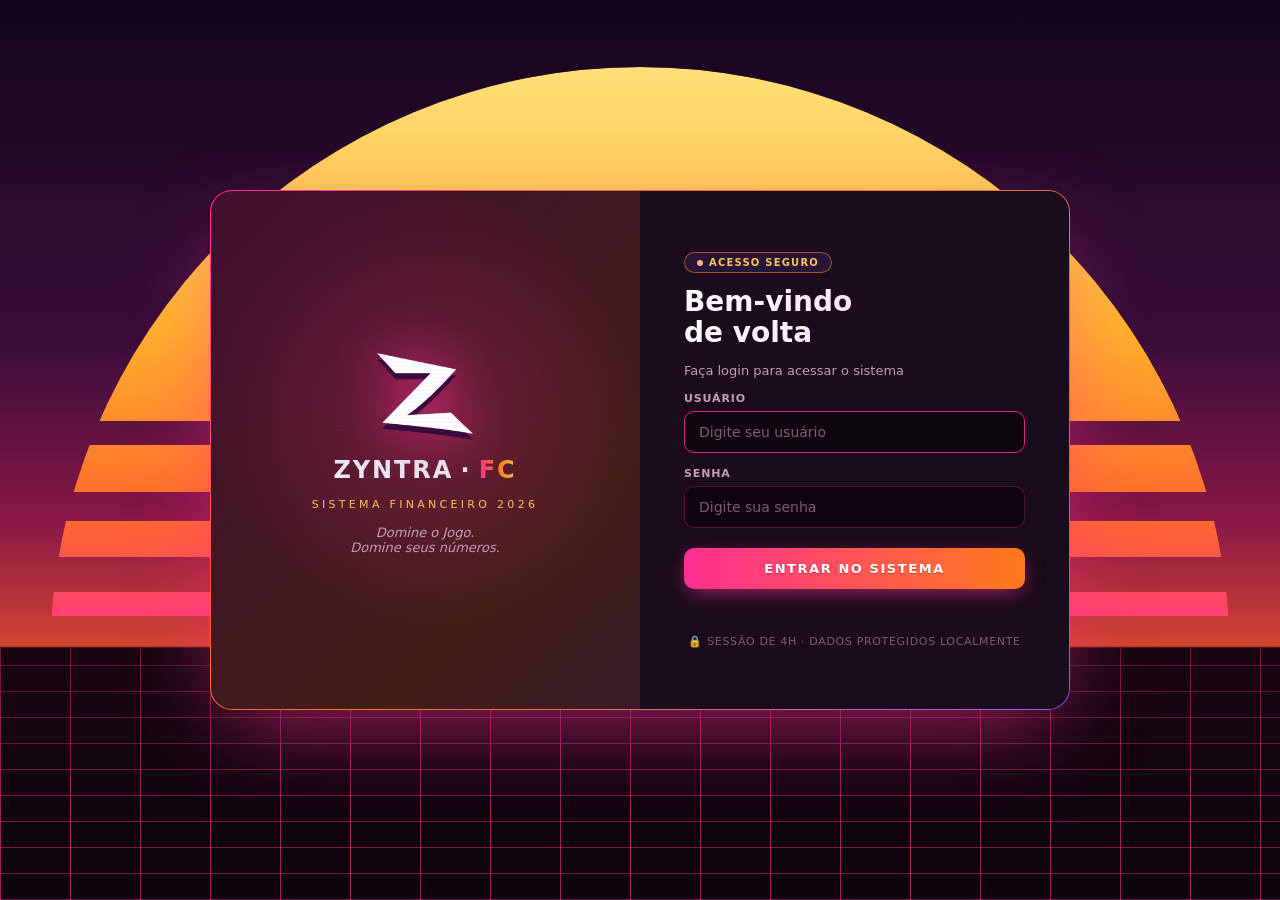
==== commit a993df14: "Tema pôr do sol (GTA VI + Zyntra), logo só com o Z e ícones novos Co-Authored-By: Claude Opus 5.5 <n" ====
--- a/index.html
+++ b/index.html
@@ -11,10 +11,10 @@
   --f-body:"Segoe UI Variable Text","Segoe UI",system-ui,-apple-system,BlinkMacSystemFont,sans-serif;
   --f-disp:"Segoe UI Variable Display","Segoe UI",system-ui,-apple-system,BlinkMacSystemFont,sans-serif;
   --f-num:"Cascadia Mono",ui-monospace,"SF Mono",Consolas,monospace;
-  --bg:#09080d;--w:#13111a;--w2:#1a1724;--w3:#221e2e;--s3:#1a1724;
-  --bdr:#272235;--bdr2:#3a3350;
-  --t:#ece9f3;--t2:#9690a8;--t3:#5f5a70;
-  --gold:#8b5cf6;--ouro:#c9a84c;--ourob:#d4b560;--gd:#7c4dea;--gdb:#cdb8ff;--gl:rgba(139,92,246,.11);--glb:rgba(139,92,246,.3);
+  --bg:#0f0710;--w:#1a0c1c;--w2:#231026;--w3:#2d1531;--s3:#231026;
+  --bdr:#3b1a37;--bdr2:#58264d;
+  --t:#ece9f3;--t2:#c79db6;--t3:#845a72;
+  --gold:#e0218a;--ouro:#c9a84c;--ourob:#d4b560;--gd:#b8186f;--gdb:#ffb37a;--gl:rgba(139,92,246,.11);--glb:rgba(139,92,246,.3);
   --grn:#34d399;--gnbg:rgba(52,211,153,.08);
   --red:#f87171;--rdbg:rgba(248,113,113,.08);
   --amb:#fbbf24;--ambg:rgba(251,191,36,.08);
@@ -144,7 +144,7 @@
 /* PAINEL ESQUERDO */
 .login-brand{
   flex:1;
-  background:linear-gradient(160deg,#09080d 0%,#0e0010 60%,#09080d 100%);
+  background:linear-gradient(160deg,#0f0710 0%,#0e0010 60%,#0f0710 100%);
   border-right:1px solid rgba(107,33,168,.25);
   display:flex;flex-direction:column;align-items:center;justify-content:center;
   padding:52px 40px;position:relative;overflow:hidden;
@@ -178,7 +178,7 @@
 /* PAINEL DIREITO */
 .login-form-side{
   width:380px;
-  background:linear-gradient(160deg,#0a0a0a 0%,#09080d 100%);
+  background:linear-gradient(160deg,#0a0a0a 0%,#0f0710 100%);
   display:flex;flex-direction:column;justify-content:center;
   padding:52px 44px;
   animation:loginSlide .5s cubic-bezier(.34,1.2,.64,1);
@@ -314,7 +314,7 @@
 .btn{border-radius:7px;font-weight:600}
 .btn:hover{border-color:var(--ouro)}
 .btnp,.btn-p{background:var(--gold);color:#fff;border-color:var(--ouro);font-weight:700}
-.btnp:hover,.btn-p:hover{background:#9d74f8;border-color:#9d74f8;color:#fff}
+.btnp:hover,.btn-p:hover{background:#ff3f9a;border-color:#ff3f9a;color:#fff}
 .inp{background:var(--bg);border:1px solid var(--bdr);border-radius:7px}
 .inp:focus{border-color:var(--ouro);background:var(--bg)}
 
@@ -330,30 +330,30 @@
   .topbar-title{font-size:14px}
 }
 /* ── Login no padrão do Black Zyntra ── */
-.login-bg{background:radial-gradient(ellipse at 30% 40%,rgba(139,92,246,.22),transparent 55%),radial-gradient(ellipse at 80% 80%,rgba(139,92,246,.10),transparent 50%),#050408!important;padding:20px}
+.login-bg{background:radial-gradient(ellipse at 30% 40%,rgba(139,92,246,.22),transparent 55%),radial-gradient(ellipse at 80% 80%,rgba(139,92,246,.10),transparent 50%),#08040a!important;padding:20px}
 #login-canvas,.login-logo-ring,.login-logo-ring2,.login-dots,.login-brand::before{display:none!important}
 .login-wrap{display:grid!important;grid-template-columns:1fr 1fr;width:min(860px,100%)!important;max-width:100%!important;min-height:520px;border:1px solid var(--bdr)!important;border-radius:18px!important;overflow:hidden;background:var(--w)!important;box-shadow:0 0 80px rgba(139,92,246,.18)!important;animation:none!important}
-.login-brand{display:flex!important;flex-direction:column;align-items:center;justify-content:center;gap:14px;padding:40px!important;border-right:1px solid var(--bdr)!important;background:radial-gradient(circle at 50% 45%,rgba(139,92,246,.28),transparent 60%),#0c0a13!important}
+.login-brand{display:flex!important;flex-direction:column;align-items:center;justify-content:center;gap:14px;padding:40px!important;border-right:1px solid var(--bdr)!important;background:radial-gradient(circle at 50% 45%,rgba(139,92,246,.28),transparent 60%),#130912!important}
 .login-logo-wrap{width:96px;height:96px;margin:0!important;animation:none!important}
 .login-logo-img{width:96px!important;height:96px!important;object-fit:contain;border-radius:50%;filter:none!important;box-shadow:0 0 40px rgba(139,92,246,.45)}
 .login-brand-name{font:700 24px var(--f-disp)!important;letter-spacing:.08em!important;color:var(--t)!important;text-shadow:none!important;margin:0!important;text-transform:uppercase}
 .login-brand-name em{color:var(--t)!important;font-style:normal;margin:0 .3em!important}
-.login-brand-name span{color:#8b5cf6}
-.login-brand-sub{font-size:11px!important;letter-spacing:.3em!important;color:#cdb8ff!important;text-transform:uppercase;margin:0!important}
+.login-brand-name span{color:#e0218a}
+.login-brand-sub{font-size:11px!important;letter-spacing:.3em!important;color:#ffb37a!important;text-transform:uppercase;margin:0!important}
 .login-tagline{font-size:13px!important;color:var(--t2)!important;font-style:italic;text-align:center;letter-spacing:0!important}
 .login-tagline span{color:var(--t2)!important;font-weight:400!important}
 .login-form-side{width:auto!important;display:flex!important;flex-direction:column;justify-content:center;gap:14px;padding:40px 44px!important;background:var(--w)!important}
-.login-tag{align-self:flex-start;font:700 10px var(--f-body)!important;letter-spacing:.12em!important;color:#cdb8ff!important;border:1px solid rgba(139,92,246,.4)!important;background:rgba(139,92,246,.12)!important;border-radius:99px!important;padding:4px 12px!important;text-transform:uppercase;margin:0!important}
-.login-tag::before{background:#cdb8ff!important;box-shadow:none!important;animation:none!important}
+.login-tag{align-self:flex-start;font:700 10px var(--f-body)!important;letter-spacing:.12em!important;color:#ffb37a!important;border:1px solid rgba(139,92,246,.4)!important;background:rgba(139,92,246,.12)!important;border-radius:99px!important;padding:4px 12px!important;text-transform:uppercase;margin:0!important}
+.login-tag::before{background:#ffb37a!important;box-shadow:none!important;animation:none!important}
 .login-title{font:700 28px/1.1 var(--f-disp)!important;color:var(--t)!important;letter-spacing:0!important;margin:0!important}
 .login-subtitle{font-size:13px!important;color:var(--t2)!important;margin:0!important}
 .login-field{display:flex;flex-direction:column;gap:6px;margin:0!important}
 .login-label{font-size:11px!important;font-weight:700!important;letter-spacing:.08em!important;color:var(--t2)!important;text-transform:uppercase;margin:0!important}
 .login-input{padding:12px 14px!important;font-size:14px;border-radius:10px!important;background:var(--bg)!important;border:1px solid var(--bdr)!important;color:var(--t)!important;box-shadow:none!important}
 .login-input::placeholder{color:var(--t3)!important}
-.login-input:focus{border-color:#8b5cf6!important;box-shadow:none!important;background:var(--bg)!important}
-.login-btn{margin-top:6px!important;padding:13px!important;border:0!important;border-radius:10px!important;background:#8b5cf6!important;color:#fff!important;font:700 13px var(--f-body)!important;letter-spacing:.12em!important;box-shadow:none!important;transform:none!important}
-.login-btn:hover{background:#9d74f8!important;box-shadow:none!important;transform:none!important}
+.login-input:focus{border-color:#e0218a!important;box-shadow:none!important;background:var(--bg)!important}
+.login-btn{margin-top:6px!important;padding:13px!important;border:0!important;border-radius:10px!important;background:#e0218a!important;color:#fff!important;font:700 13px var(--f-body)!important;letter-spacing:.12em!important;box-shadow:none!important;transform:none!important}
+.login-btn:hover{background:#ff3f9a!important;box-shadow:none!important;transform:none!important}
 .login-err{font-size:13px!important;color:#f87171!important;margin:0!important;min-height:18px;text-align:left!important}
 .login-lock{margin:0!important;text-align:left!important}
 .login-footer-txt{font-size:11px!important;color:var(--t3)!important;letter-spacing:.06em!important;text-align:center;margin:0!important}
@@ -369,6 +369,78 @@
   .login-input{font-size:16px!important}
 }
 </style>
+<style id="tema-por-do-sol">
+/* Tema "Pôr do sol" (GTA VI + Zyntra): céu, sol retrô, grade neon, cartões de vidro.
+   Números mantêm as cores originais (dourado/verde/vermelho). Ver tema.sed para a troca da paleta base. */
+:root{--sun1:#ff2e93;--sun2:#ff7a1a;--sun3:#ffc25a;--vio:#8b5cf6;--glass:rgba(26,10,30,.72)}
+body{background:#0c050e!important}
+body::before{content:"";position:fixed;inset:0;z-index:-1;pointer-events:none;background:radial-gradient(ellipse 60% 38% at 78% 108%,rgba(255,122,26,.30),transparent 70%),radial-gradient(ellipse 55% 40% at 40% 112%,rgba(255,46,147,.22),transparent 70%),radial-gradient(ellipse 45% 35% at 105% -5%,rgba(139,92,246,.22),transparent 70%),linear-gradient(180deg,#0c050e 0%,#140818 55%,#1d0a1f 100%)}
+body::after{content:"";position:fixed;left:0;right:0;bottom:0;height:34vh;z-index:-1;pointer-events:none;opacity:.22;background:repeating-linear-gradient(90deg,rgba(255,46,147,.55) 0 1px,transparent 1px 64px),repeating-linear-gradient(0deg,rgba(255,122,26,.55) 0 1px,transparent 1px 34px);transform:perspective(420px) rotateX(62deg);transform-origin:bottom;-webkit-mask-image:linear-gradient(0deg,#000 10%,transparent 90%);mask-image:linear-gradient(0deg,#000 10%,transparent 90%)}
+.main,.pg,.content{background:transparent!important}
+.sb{background:linear-gradient(180deg,#1b0a24 0%,#240b2a 45%,#3a0f33 78%,#5a1438 100%)!important;border-right:1px solid rgba(255,46,147,.28)!important;box-shadow:6px 0 30px -12px rgba(255,46,147,.35)}
+.sb::after{content:"";position:sticky;display:block;bottom:0;height:150px;margin-top:20px;pointer-events:none;background:url("[data-uri]") bottom/100% auto no-repeat,repeating-linear-gradient(180deg,transparent 0 9px,#3a0f33 9px 12px) center 64px/130px 70px no-repeat,radial-gradient(circle at 50% 100%,#ffc25a 0 14%,#ff7a1a 26%,#ff2e93 40%,transparent 41%) bottom/100% 100% no-repeat}
+.sb-logo{background:linear-gradient(180deg,rgba(255,46,147,.10),transparent)!important;border-bottom:1px solid rgba(255,122,26,.25)!important}
+.sb-logo .t1{background:linear-gradient(90deg,#fff 0%,#ffd1e6 40%,#ffc25a 100%);-webkit-background-clip:text;background-clip:text;color:transparent!important;letter-spacing:2px;font-weight:900!important;filter:drop-shadow(0 0 10px rgba(255,46,147,.45))}
+.sb-logo .t1 span{color:#ff7a1a!important;-webkit-text-fill-color:#ff7a1a}
+.sb-logo .t2{color:#ffc25a!important;opacity:.85}
+.sb-sec{color:#ff7a1a!important;letter-spacing:1.6px;text-shadow:0 0 12px rgba(255,122,26,.45)}
+.ni{border-radius:10px!important;margin:1px 8px!important;transition:background .15s,box-shadow .15s}
+.ni:hover{background:rgba(255,46,147,.10)!important;box-shadow:inset 0 0 0 1px rgba(255,46,147,.25)}
+.ni.on{background:linear-gradient(90deg,rgba(255,46,147,.38),rgba(255,122,26,.18))!important;box-shadow:inset 0 0 0 1px rgba(255,122,26,.55),0 0 18px -4px rgba(255,46,147,.6)!important;color:#fff!important;border-left:0!important}
+.topbar{background:rgba(16,6,18,.72)!important;backdrop-filter:blur(10px);-webkit-backdrop-filter:blur(10px);border-bottom:0!important;position:relative}
+.topbar::after{content:"";position:absolute;left:0;right:0;bottom:0;height:2px;background:linear-gradient(90deg,#ff2e93,#ff7a1a 45%,#ffc25a 60%,#8b5cf6);box-shadow:0 0 14px rgba(255,46,147,.7)}
+#ptitle{background:linear-gradient(90deg,#fff,#ffc9e2 55%,#ffc25a);-webkit-background-clip:text;background-clip:text;color:transparent!important;font-weight:900!important;letter-spacing:.5px}
+.card,.panel{background:linear-gradient(rgba(26,10,30,.72),rgba(26,10,30,.72)) padding-box,linear-gradient(135deg,rgba(255,46,147,.75),rgba(255,122,26,.45) 45%,rgba(139,92,246,.6)) border-box!important;border:1px solid transparent!important;border-radius:16px!important;box-shadow:0 12px 40px -18px rgba(255,46,147,.45),inset 0 1px 0 rgba(255,255,255,.06)!important;backdrop-filter:blur(6px)}
+.card:hover{box-shadow:0 16px 48px -14px rgba(255,46,147,.65),inset 0 1px 0 rgba(255,255,255,.08)!important}
+.card .lbl,.ph .pt,.sec{background:linear-gradient(90deg,#ffc25a,#ff2e93);-webkit-background-clip:text;background-clip:text;color:transparent!important;font-weight:800!important;letter-spacing:1.2px}
+.sec{border-bottom:0!important;position:relative}
+.sec::after{content:"";position:absolute;left:0;bottom:-2px;width:120px;height:2px;background:linear-gradient(90deg,#ff2e93,transparent)}
+.card.hl{background:linear-gradient(rgba(42,12,40,.85),rgba(42,12,40,.85)) padding-box,linear-gradient(135deg,#ff2e93,#ff7a1a,#ffc25a) border-box!important}
+.ph{border-bottom:1px solid rgba(255,46,147,.18)!important}
+table thead th{background:linear-gradient(90deg,rgba(255,46,147,.12),rgba(255,122,26,.06))!important;color:#ffc9a4!important}
+tbody tr:hover{background:rgba(255,46,147,.06)!important}
+.btn{border-radius:10px!important}
+.btnp,.login-btn{background:linear-gradient(90deg,#ff2e93,#ff7a1a)!important;border:0!important;color:#fff!important;box-shadow:0 6px 22px -6px rgba(255,46,147,.75)!important;text-shadow:0 1px 0 rgba(0,0,0,.25)}
+.btnp:hover,.login-btn:hover{filter:brightness(1.1);box-shadow:0 8px 28px -4px rgba(255,122,26,.8)!important}
+input:focus,select:focus,textarea:focus{border-color:#ff2e93!important;box-shadow:0 0 0 3px rgba(255,46,147,.25)!important}
+.zseg{background:rgba(26,10,30,.7)!important;border:1px solid rgba(255,46,147,.25)!important}
+.zseg button.on{background:linear-gradient(90deg,#ff2e93,#ff7a1a)!important;color:#fff!important;box-shadow:0 0 18px -4px rgba(255,46,147,.8)}
+.pill,.chip{border-radius:999px!important}
+::-webkit-scrollbar{width:9px;height:9px}::-webkit-scrollbar-thumb{background:linear-gradient(#ff2e93,#ff7a1a);border-radius:9px}::-webkit-scrollbar-track{background:#140818}
+.mob-nav{background:rgba(16,6,18,.86)!important;backdrop-filter:blur(12px);-webkit-backdrop-filter:blur(12px);border-top:0!important;box-shadow:0 -1px 0 0 rgba(255,46,147,.55),0 -10px 30px -10px rgba(255,46,147,.4)!important}
+.mob-nav-btn.on,.mob-nav-btn.ativo{color:#ffc25a!important;text-shadow:0 0 12px rgba(255,122,26,.8)}
+#login-bg{background:linear-gradient(180deg,#14061c 0%,#3a0d3a 38%,#8a1747 58%,#d2452f 71.8%,#1a0612 72%,#0c040d 100%)!important}
+#login-bg::before{content:"";position:absolute;left:50%;top:72%;width:620px;height:620px;transform:translate(-50%,-50%);border-radius:50%;pointer-events:none;background:repeating-linear-gradient(180deg,transparent 0 30px,rgba(12,4,13,.0) 30px 31px),linear-gradient(180deg,#ffc25a 0%,#ff7a1a 28%,#ff2e93 48%,#ff2e93 50%);clip-path:inset(0 0 50% 0);filter:drop-shadow(0 0 50px rgba(255,122,26,.75))}
+#login-bg::after{content:"";position:absolute;left:0;right:0;bottom:0;height:28%;pointer-events:none;background:url("[data-uri]") center -40px/1200px auto no-repeat,repeating-linear-gradient(90deg,rgba(255,46,147,.6) 0 1px,transparent 1px 70px),repeating-linear-gradient(0deg,rgba(255,46,147,.45) 0 1px,transparent 1px 26px);-webkit-mask-image:linear-gradient(0deg,#000 30%,rgba(0,0,0,.6) 100%)}
+#login-canvas{opacity:.3}
+.login-wrap{background:linear-gradient(rgba(18,6,20,.80),rgba(18,6,20,.80)) padding-box,linear-gradient(135deg,#ff2e93,#ff7a1a 50%,#8b5cf6) border-box!important;border:1.5px solid transparent!important;border-radius:22px!important;box-shadow:0 30px 90px -20px rgba(255,46,147,.6)!important;backdrop-filter:blur(14px);-webkit-backdrop-filter:blur(14px);position:relative;z-index:2}
+.login-brand{background:radial-gradient(circle at 50% 42%,rgba(255,46,147,.25),transparent 60%)!important}
+.login-brand-name{letter-spacing:4px}
+.login-brand-name span{background:linear-gradient(90deg,#ff2e93,#ff7a1a,#ffc25a);-webkit-background-clip:text;background-clip:text;color:transparent!important}
+.login-brand-sub{color:#ffc25a!important}
+.login-title{background:linear-gradient(90deg,#fff,#ffc9e2);-webkit-background-clip:text;background-clip:text;color:transparent!important}
+.login-tag{border-color:rgba(255,122,26,.6)!important;color:#ffc25a!important}
+.login-input{background:rgba(10,4,12,.7)!important;border-color:rgba(255,46,147,.3)!important}
+.login-logo-ring,.login-logo-ring2{border-color:rgba(255,122,26,.55)!important;box-shadow:0 0 24px rgba(255,46,147,.55)!important}
+.modc{background:linear-gradient(rgba(26,10,30,.74),rgba(26,10,30,.74)) padding-box,linear-gradient(135deg,rgba(255,46,147,.8),rgba(255,122,26,.5) 45%,rgba(139,92,246,.65)) border-box!important;border:1px solid transparent!important;border-radius:18px!important;box-shadow:0 14px 44px -18px rgba(255,46,147,.5),inset 0 1px 0 rgba(255,255,255,.06);position:relative;overflow:hidden;backdrop-filter:blur(6px)}
+.modc::before{content:"";position:absolute;left:0;right:0;top:0;height:3px;background:linear-gradient(90deg,#34d399,transparent)}
+.modc.st-amb::before{background:linear-gradient(90deg,#fbbf24,transparent)}.modc.st-red::before{background:linear-gradient(90deg,#f87171,transparent)}
+.modc::after{content:"";position:absolute;right:-60px;top:-60px;width:180px;height:180px;border-radius:50%;background:radial-gradient(circle,rgba(255,46,147,.16),transparent 70%);pointer-events:none}
+.modc:hover{box-shadow:0 18px 54px -14px rgba(255,46,147,.7),inset 0 1px 0 rgba(255,255,255,.08)}
+.modc-t{background:linear-gradient(90deg,#ffc25a,#ff2e93);-webkit-background-clip:text;background-clip:text;color:transparent!important;letter-spacing:1.4px!important}
+.login-logo-ring,.login-logo-ring2{display:none!important}
+.login-logo-wrap{background:none!important;box-shadow:none!important;border:0!important}
+.login-logo-img{background:none!important;border-radius:0!important;box-shadow:none!important;filter:drop-shadow(0 6px 0 #3a0a3c) drop-shadow(0 0 24px rgba(255,46,147,.65))!important;object-fit:contain!important}
+#login-bg::before{background:linear-gradient(180deg,#ffe07a 0%,#ffb22e 22%,#ff6a2a 38%,#ff2e93 50%)!important;-webkit-mask-image:linear-gradient(180deg,#000 0 30%,transparent 30% 32%,#000 32% 36%,transparent 36% 38.5%,#000 38.5% 41.5%,transparent 41.5% 44.5%,#000 44.5% 46.5%,transparent 46.5% 50%)!important;mask-image:linear-gradient(180deg,#000 0 30%,transparent 30% 32%,#000 32% 36%,transparent 36% 38.5%,#000 38.5% 41.5%,transparent 41.5% 44.5%,#000 44.5% 46.5%,transparent 46.5% 50%)!important;clip-path:none!important}
+#login-bg::before{width:1180px!important;height:1180px!important;top:73%!important}
+#login-bg::after{background:url("[data-uri]") center -60px/1900px auto no-repeat,repeating-linear-gradient(90deg,rgba(255,46,147,.6) 0 1px,transparent 1px 70px),repeating-linear-gradient(0deg,rgba(255,46,147,.45) 0 1px,transparent 1px 26px)!important}
+.sb-logo .t1{letter-spacing:.6px!important;white-space:nowrap;font-size:17px!important}
+.modc{overflow:visible!important}.modc::after{display:none!important}
+.modc::before{border-radius:18px 18px 0 0}
+#login-bg::after{background:repeating-linear-gradient(90deg,rgba(255,46,147,.6) 0 1px,transparent 1px 70px),repeating-linear-gradient(0deg,rgba(255,46,147,.45) 0 1px,transparent 1px 26px)!important}
+@media(max-width:768px){#login-bg::before{width:760px!important;height:760px!important;top:70%!important}.sb-logo .t1{font-size:16px!important}}
+
+</style>
 </head>
 <body>
 
@@ -425,6 +497,7 @@
   <div class="sb-sec" id="sec-sistema">Sistema</div>
   <div class="ni" id="ni-usuarios" data-tipo="usuarios" onclick="ir('usuarios',0,this)"><span class="ico">👥</span><span class="lbl">Usuários</span></div>
   <div class="ni" onclick="fazerBackup()" id="ni-backup"><span class="ico">💾</span><span class="lbl">Backup Completo</span></div>
+  <div class="ni" onclick="sairSistema()" id="ni-sair"><span class="ico">🚪</span><span class="lbl">Sair</span></div>
 </nav>
 
 <div class="main">
@@ -1770,6 +1843,13 @@
   }
 }
 
+// Botão "Sair": encerra a sessão na hora (antes só caía sozinha após 4h)
+function sairSistema(){
+  if(!confirm("Sair do sistema agora?"))return;
+  try{_cofre.key=null;_cofre.ate=0;}catch(e){}
+  localStorage.removeItem('zyntra_sess');
+  window.location.reload();
+}
 function _expirarSessao(){
   localStorage.removeItem('zyntra_sess');
   // Uma atualização de código ficou esperando o usuário sair — agora que a sessão
@@ -1780,7 +1860,7 @@
   document.getElementById('li-pass').value='';
   document.getElementById('li-err').textContent='';
   var el=document.createElement('div');
-  el.style.cssText='position:fixed;top:20px;left:50%;transform:translateX(-50%);background:#13111a;border:1px solid var(--glb);color:var(--ouro);padding:10px 20px;border-radius:8px;font-size:13px;font-weight:600;z-index:10000;box-shadow:0 8px 32px rgba(0,0,0,.5)';
+  el.style.cssText='position:fixed;top:20px;left:50%;transform:translateX(-50%);background:#1a0c1c;border:1px solid var(--glb);color:var(--ouro);padding:10px 20px;border-radius:8px;font-size:13px;font-weight:600;z-index:10000;box-shadow:0 8px 32px rgba(0,0,0,.5)';
   el.textContent='🔒 Sessão expirada após 4 horas. Faça login novamente.';
   document.body.appendChild(el);
   setTimeout(function(){el.remove();},4000);
@@ -1866,14 +1946,15 @@
   vals=vals||{};
   var pagsHtml=PAGINAS_RESTRITAS.map(function(p){
     var checked=(vals.paginas||[]).indexOf(p.tipo)>=0?' checked':'';
-    return '<label style="display:flex;align-items:center;gap:6px;font-size:12px;font-weight:400;margin-bottom:6px;color:var(--t2)"><input type="checkbox" class="up-pag" value="'+p.tipo+'"'+checked+'> '+p.label+'</label>';
+    return '<label class="up-pag-l"><input type="checkbox" class="up-pag" value="'+p.tipo+'"'+checked+'><span>'+p.label+'</span></label>';
   }).join('');
   return '<div class="fg f3">'+
     '<div><label>Nome *</label><input id="up-nome" value="'+(vals.nome||'')+'" placeholder="Nome do funcionário" autofocus></div>'+
     '<div><label>Login *</label><input id="up-login" value="'+(vals.login||'')+'" placeholder="ex: joao"'+(editando?' readonly style="opacity:.6"':'')+'></div>'+
-    '<div><label>'+(editando?'Nova Senha (opcional)':'Senha *')+'</label><input id="up-senha" type="password" placeholder="'+(editando?'••••••••':'Mínimo 6 caracteres')+'"></div>'+
+    '<div><label>'+(editando?'Nova Senha (opcional)':'Senha *')+'</label>'+_campoSenhaOlho('up-senha',editando?'Só se quiser trocar':'Mínimo 6 caracteres')+'</div>'+
+    (editando?_formSenhaAtual(vals):'')+
     (_cofreAberto()?'':'<div id="up-pinbox" style="grid-column:1/-1;display:none">'+_pinCampo('up-pin',!_cofreRef())+'</div>')+
-    '<div style="grid-column:1/-1;font-size:11px;color:var(--t3);margin-top:-4px">🔒 A senha fica guardada no cofre — depois você vê login e senha em "🔑 Ver senha".</div>'+
+    '<div style="grid-column:1/-1;font-size:11px;color:var(--t3);margin-top:-4px">🔒 A senha fica guardada no cofre (protegida pelo seu PIN). Para ver depois: botão "👁 Mostrar senha" na lista de usuários.</div>'+
     '<div style="grid-column:1/-1"><label>Páginas extras liberadas pra este funcionário</label>'+pagsHtml+'</div>'+
     '</div><div id="up-msg" style="font-size:11px;color:var(--red);margin-top:6px"></div>';
 }
@@ -1938,6 +2019,30 @@
     '<button class="btn bsm" onclick="_copiarTxt(window._pw'+id+',this)">Copiar</button> '+
     '<button class="btn bsm" onclick="pUsuarios()" title="Esconder a senha">Ocultar</button>';
 }
+// Campo de senha com 👁 (mostra/esconde o que está sendo digitado)
+function _campoSenhaOlho(id,ph){
+  return '<div style="display:flex;gap:6px;align-items:center"><input id="'+id+'" type="password" autocomplete="new-password" placeholder="'+ph+'" style="flex:1;min-width:0">'+
+    '<button type="button" class="btn bsm" onclick="_olhoSenha(\''+id+'\',this)" title="Mostrar/esconder o que você digitou">👁</button></div>';
+}
+function _olhoSenha(id,btn){var i=document.getElementById(id);if(!i)return;var v=i.type==='password';i.type=v?'text':'password';if(btn)btn.textContent=v?'🙈':'👁';}
+// No editar: mostra a senha ATUAL (do cofre) ali mesmo, pedindo o PIN no próprio formulário
+function _formSenhaAtual(u){
+  if(!u.senhaEnc)return '<div style="grid-column:1/-1;font-size:11px;color:var(--t3)">Senha atual: não dá para ver (foi criada antes do cofre). Digite a senha acima e salve — depois ela aparece aqui.</div>';
+  return '<div style="grid-column:1/-1" id="up-atual"><label>Senha atual</label><button type="button" class="btn bsm" onclick="_verSenhaAtualForm('+u.id+')">👁 Mostrar senha atual</button></div>';
+}
+async function _verSenhaAtualForm(id,comPin){
+  var u=(DB.usuarios||[]).find(function(x){return x.id===id;});var box=document.getElementById('up-atual');if(!u||!box)return;
+  try{
+    if(!_cofreAberto()){
+      if(!comPin){box.innerHTML='<label>Senha atual — digite seu PIN</label><div style="display:flex;gap:6px;align-items:center"><input id="up-atual-pin" type="password" inputmode="numeric" placeholder="PIN" style="width:120px"><button type="button" class="btn bsm" onclick="_verSenhaAtualForm('+id+',true)">Ver</button><span id="up-atual-err" style="font-size:11px;color:var(--red)"></span></div>';setTimeout(function(){var p=document.getElementById('up-atual-pin');if(p)p.focus();},30);return;}
+      await _cofreAbrir((document.getElementById('up-atual-pin')||{}).value||'');
+    }
+    var s=await _cofreDecifrar(u.senhaEnc);window['_pw'+id]=s;
+    box.innerHTML='<label>Senha atual</label><div style="display:flex;gap:6px;align-items:center"><span style="font-family:var(--f-num,monospace);font-size:14px;color:var(--t)">'+_escH(s)+'</span><button type="button" class="btn bsm" onclick="_copiarTxt(window._pw'+id+',this)">Copiar</button></div>';
+    var pb=document.getElementById('up-pinbox');if(pb)pb.remove();
+  }catch(e){var er=document.getElementById('up-atual-err');if(er)er.textContent=e.message||'Não foi possível abrir.';else alert(e.message);}
+}
+(function(){try{var st=document.createElement('style');st.textContent='.up-pag-l{display:flex!important;align-items:center;justify-content:flex-start;gap:8px;margin:0 0 7px!important;font-size:12px!important;font-weight:400!important;color:var(--t2)!important;text-transform:none!important;letter-spacing:0!important;text-align:left;cursor:pointer}.up-pag-l input{width:16px!important;height:16px;margin:0!important;flex:0 0 auto}';document.head.appendChild(st);}catch(e){}})();
 
 function modalAddUsuario(){
   abrirM('Novo Usuário',_formUsuario({}),async function(){
@@ -2223,7 +2328,7 @@
 function _mostrarNotif(titulo, msg, tipo){
   var n=document.createElement('div');
   var cor=tipo==='grn'?'var(--grn)':tipo==='red'?'var(--red)':'var(--ouro)';
-  n.style.cssText='position:fixed;bottom:20px;right:20px;background:#13111a;border:1px solid #272235;border-left:4px solid '+cor+';border-radius:10px;padding:14px 18px;max-width:300px;box-shadow:0 8px 32px rgba(0,0,0,.6);z-index:9000;animation:slideIn .3s ease';
+  n.style.cssText='position:fixed;bottom:20px;right:20px;background:#1a0c1c;border:1px solid #272235;border-left:4px solid '+cor+';border-radius:10px;padding:14px 18px;max-width:300px;box-shadow:0 8px 32px rgba(0,0,0,.6);z-index:9000;animation:slideIn .3s ease';
   n.innerHTML='<div style="font-size:13px;font-weight:700;color:#ece9f3;margin-bottom:3px">'+titulo+'</div><div style="font-size:11px;color:#9690a8">'+msg+'</div>';
   document.body.appendChild(n);
   setTimeout(function(){n.style.opacity='0';n.style.transition='opacity .3s';setTimeout(function(){n.remove();},300);},4000);
@@ -2319,7 +2424,7 @@
     <!-- PAINEL ESQUERDO: MARCA -->
     <div class="login-brand">
       <div class="login-logo-wrap">
-        <img class="login-logo-img" src="_files/zyntra-logo.png"
+        <img class="login-logo-img" src="_files/zyntra-z.png"
           onerror="this.src='icon-192.png'"
           alt="Zyntra">
         <div class="login-logo-ring"></div>
@@ -2336,7 +2441,7 @@
     </div>
 
     <!-- PAINEL DIREITO: FORMULÁRIO -->
-    <div class="login-form-side"><div class="login-logo-mob" style="display:none"><img src="_files/zyntra-logo.png" alt="Zyntra"><div class="t1">ZYNTRA <em>·</em> FC</div></div>
+    <div class="login-form-side"><div class="login-logo-mob" style="display:none"><img src="_files/zyntra-z.png" alt="Zyntra"><div class="t1">ZYNTRA <em>·</em> FC</div></div>
       <div class="login-tag">Acesso Seguro</div>
       <div class="login-title">Bem-vindo<br>de volta</div>
       <div class="login-subtitle">Faça login para acessar o sistema</div>
